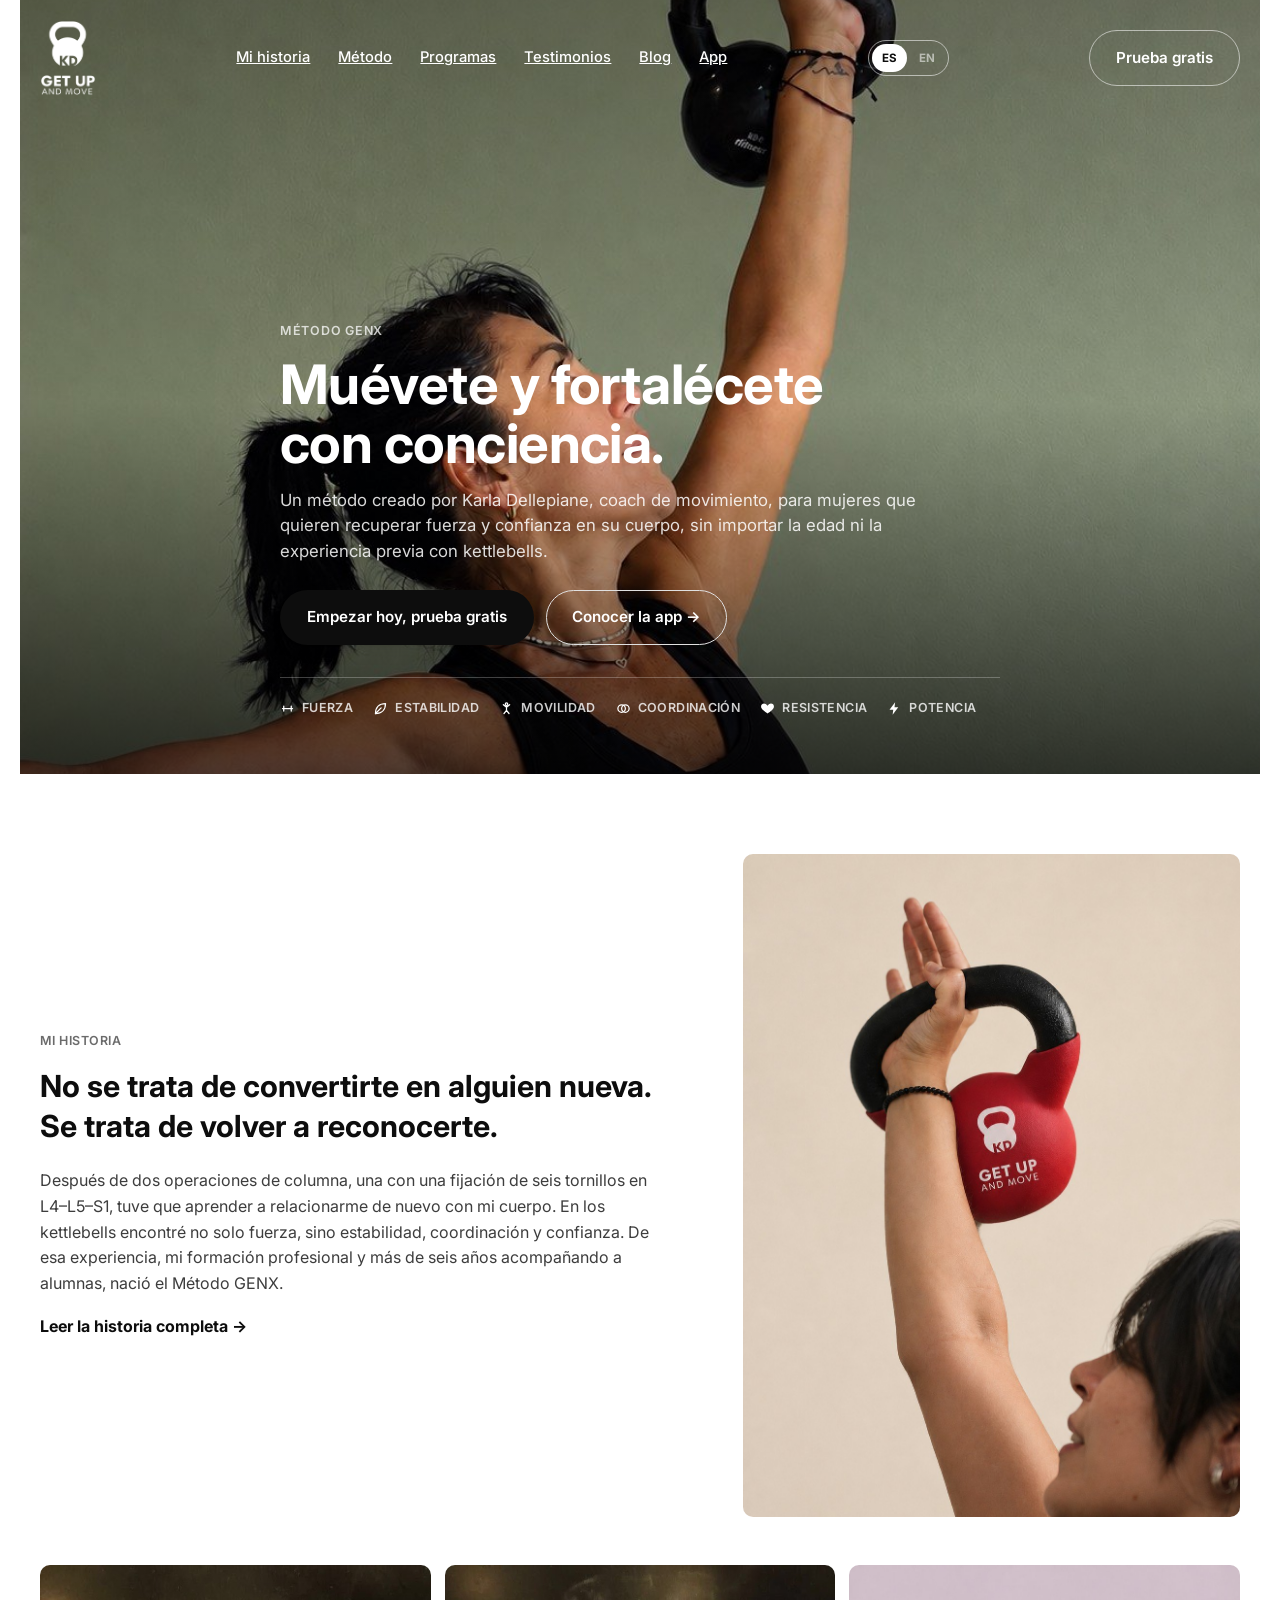
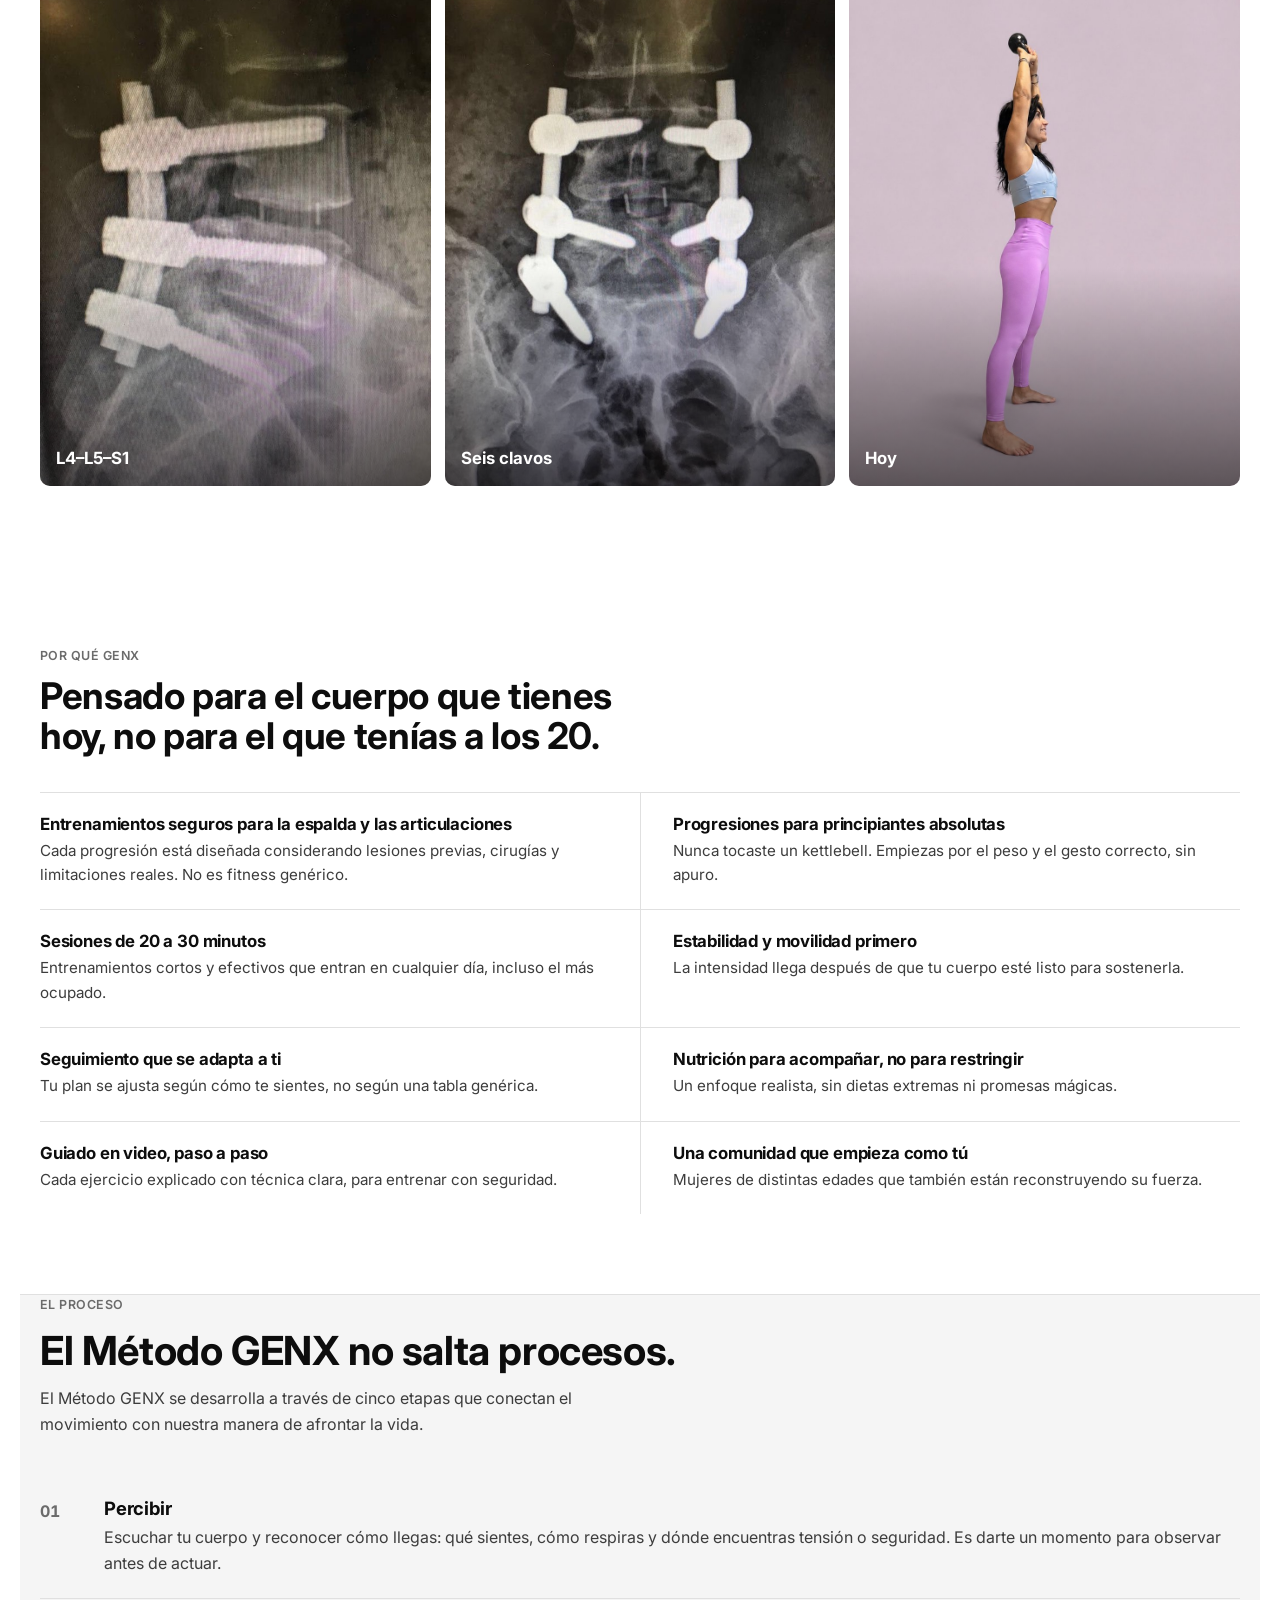
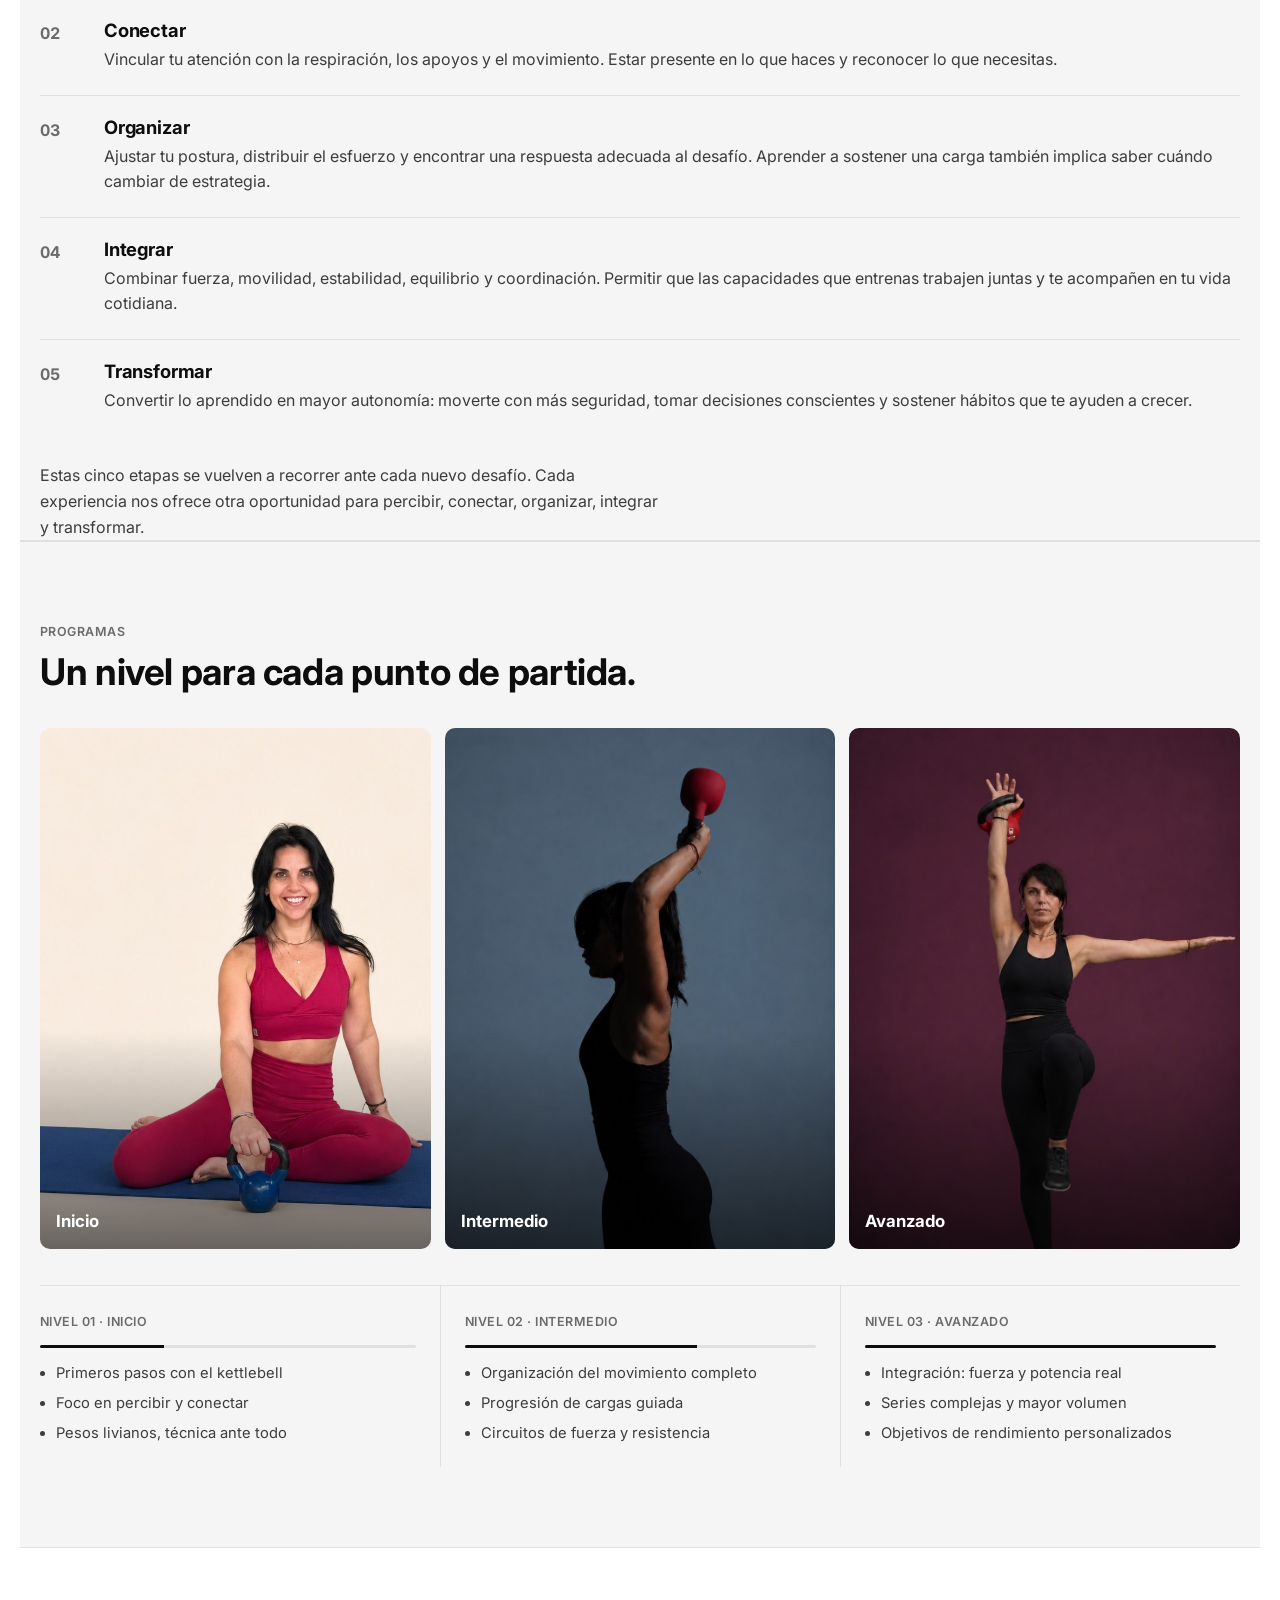
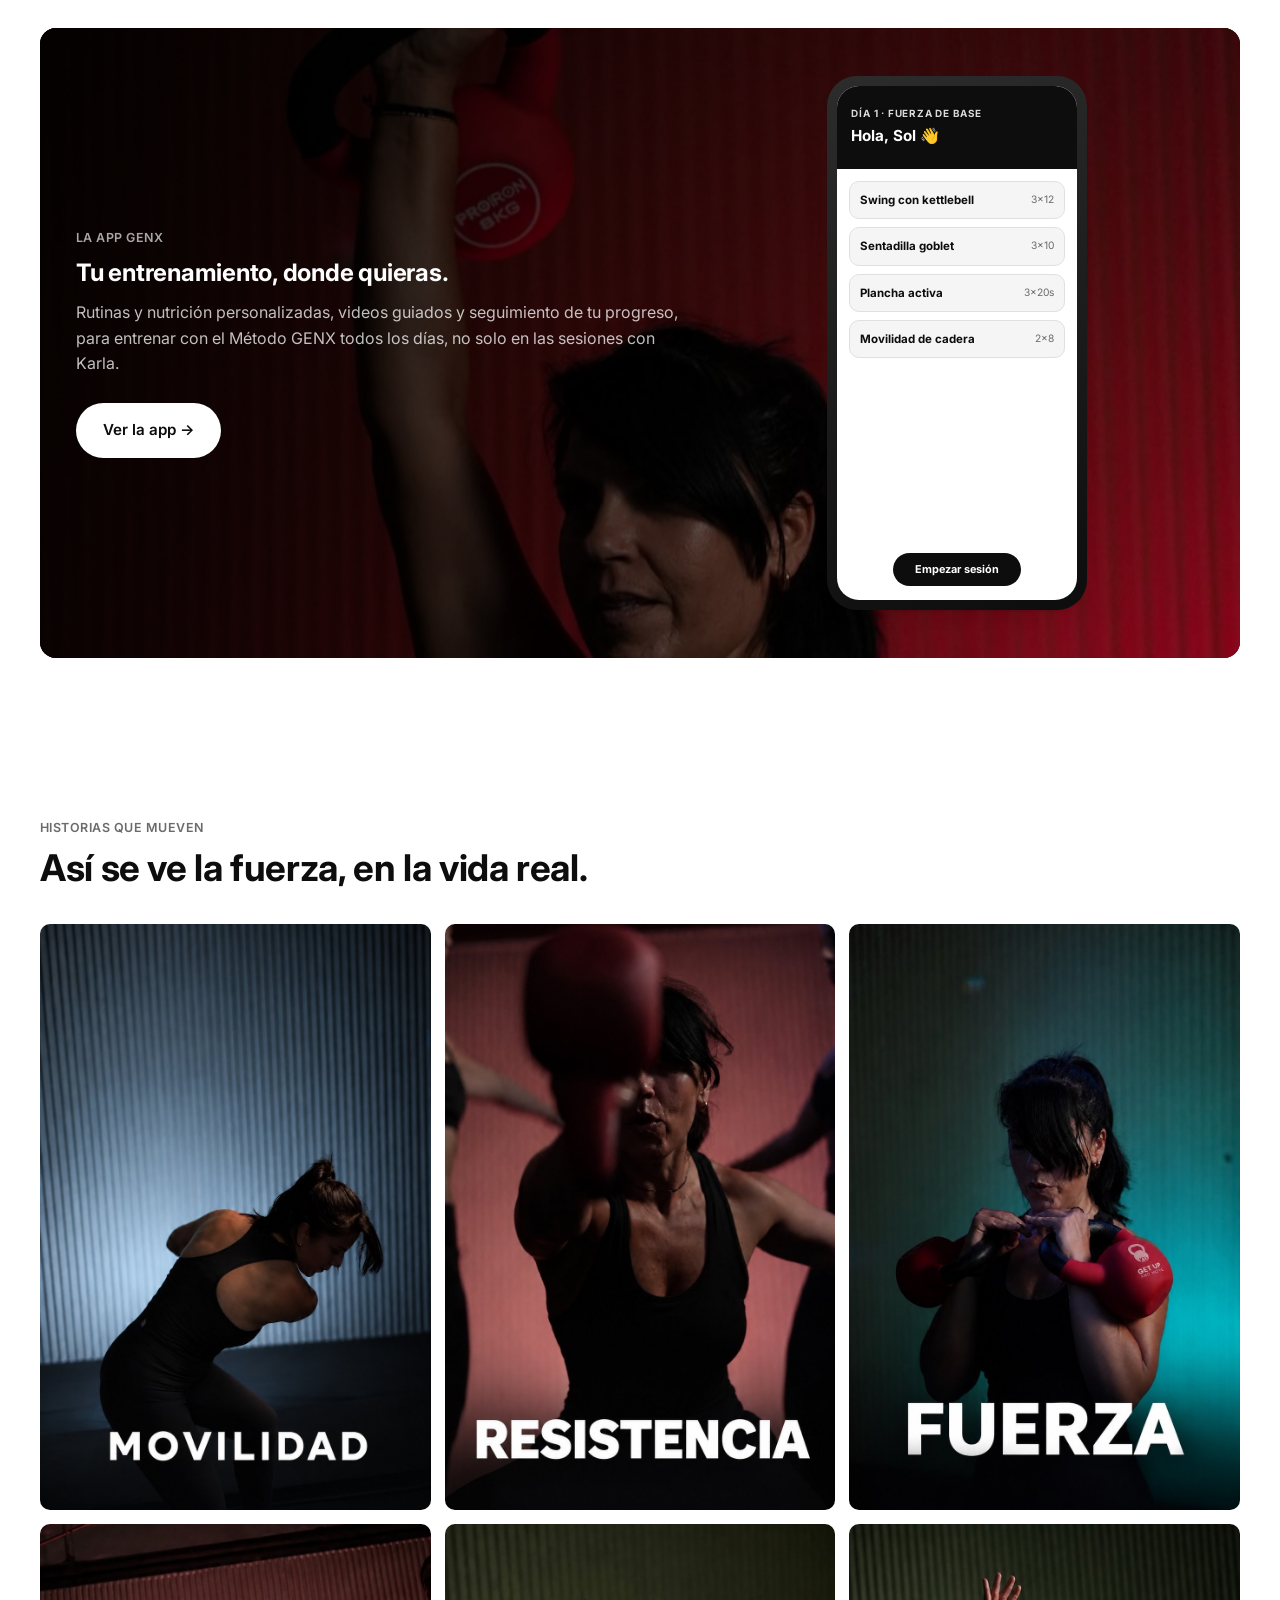
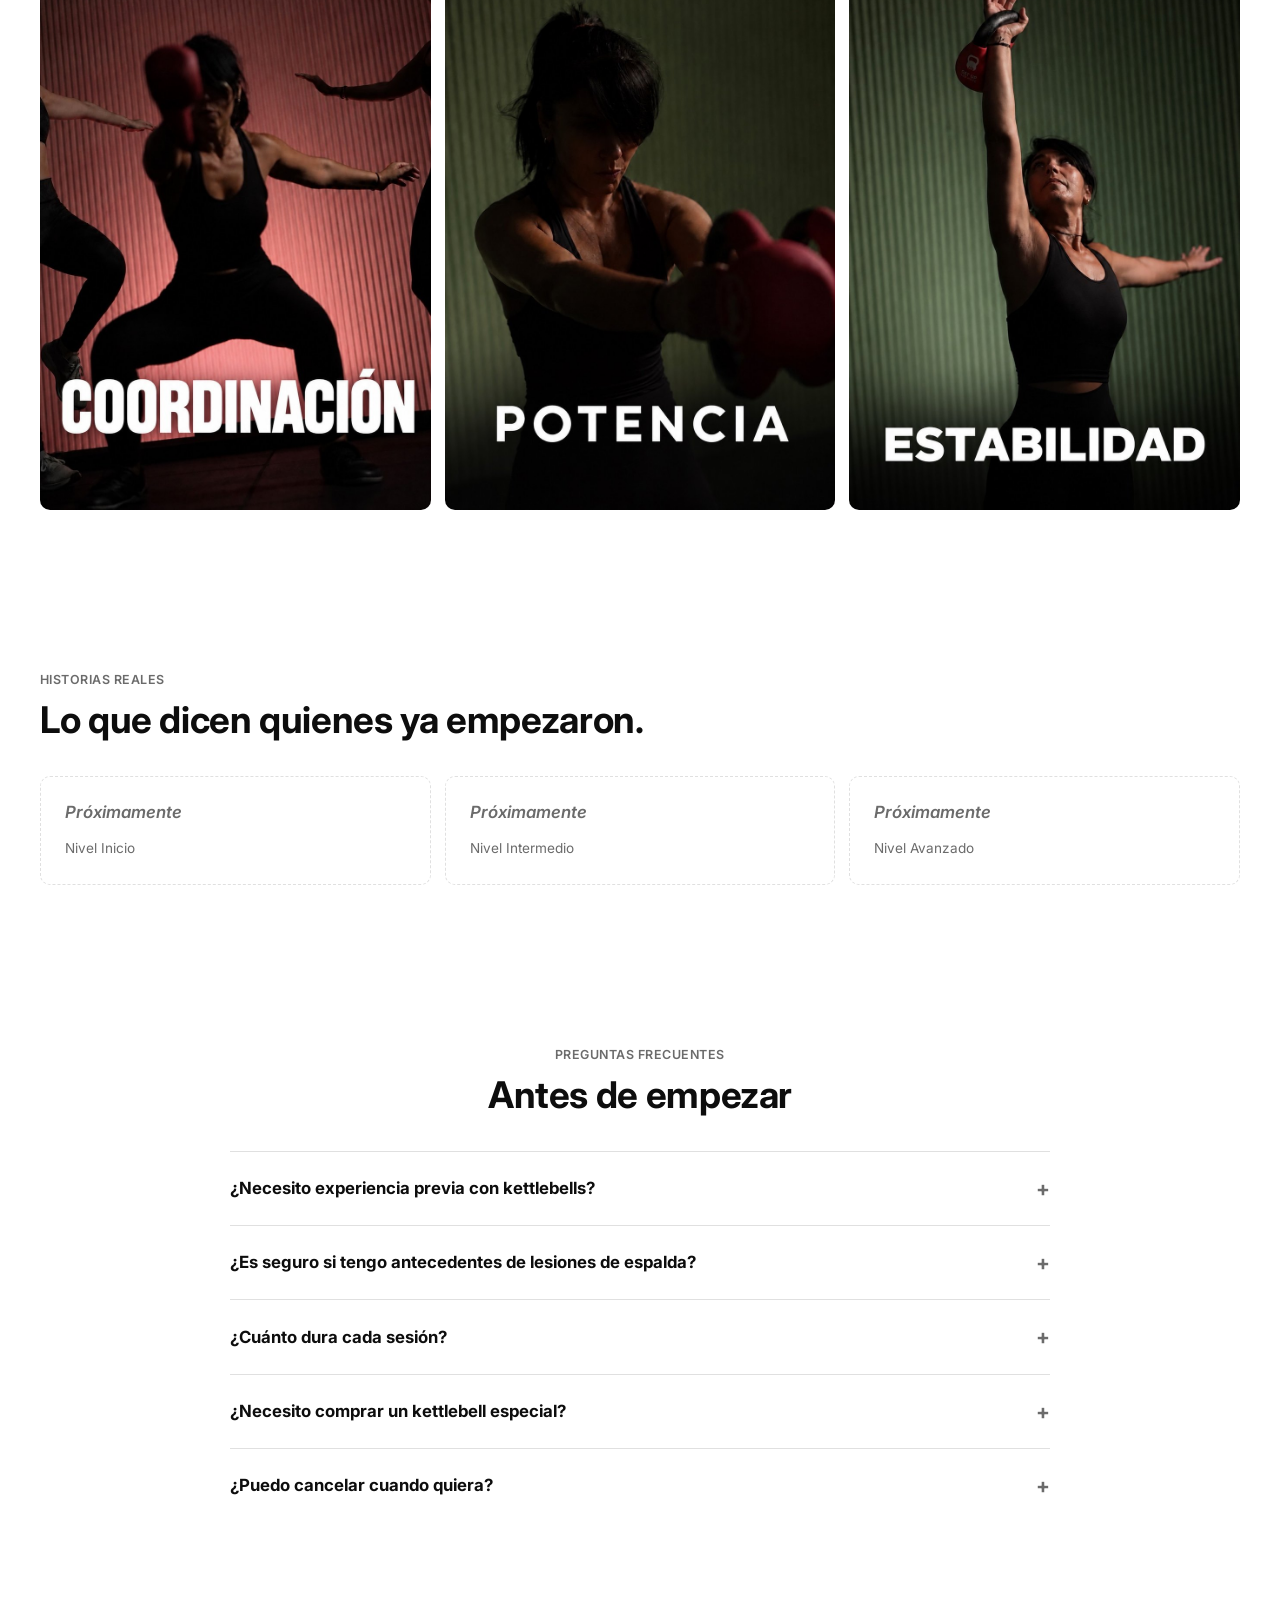
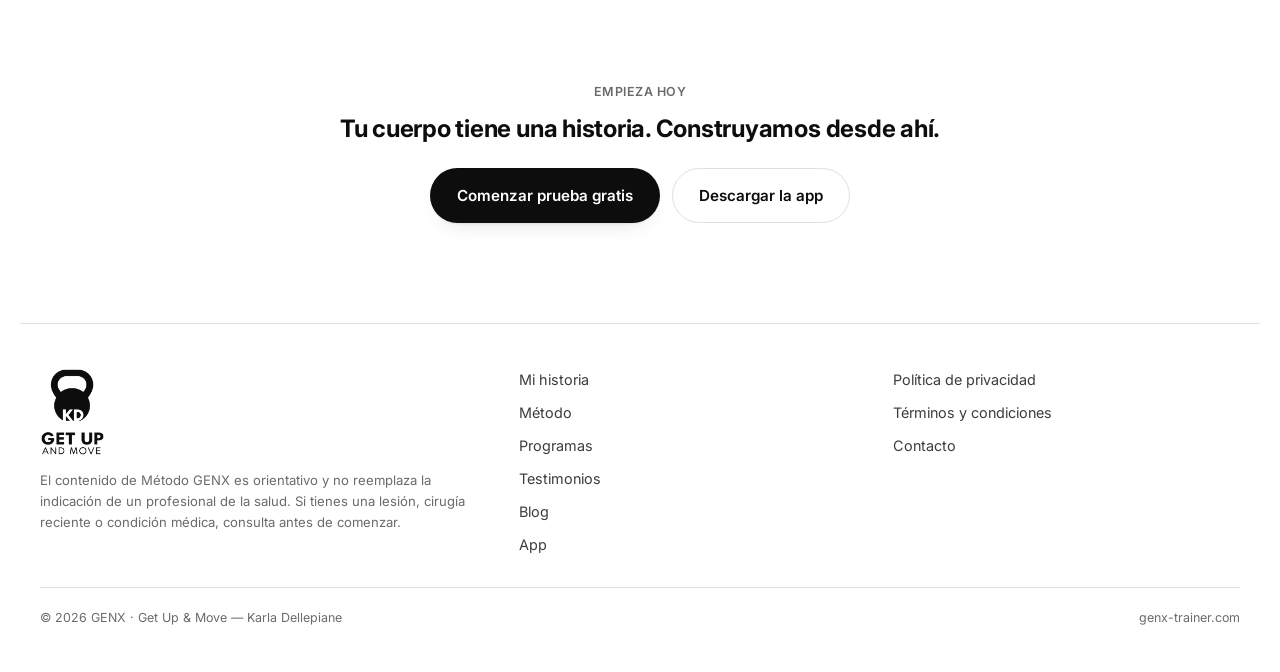
==== index.html @ 12da4c3a "Titulo de la radiografia: Seis clavos Co-Authored-By: Claude Sonnet 5.5 <noreply@anthropic.com>" ====
<!doctype html>
<html lang="es" translate="no">
<head>
<meta charset="UTF-8">
<meta name="google" content="notranslate">
<title data-i18n="meta.title_index">GENX Trainer</title>
<meta name="viewport" content="width=device-width, initial-scale=1, viewport-fit=cover">
<meta name="description" content="Método GENX de Karla Dellepiane: fuerza, estabilidad y confianza con kettlebells, pensado para mujeres que empiezan desde cero. Web y app de entrenamiento en español." data-i18n-content="meta.description_index">
<link rel="preconnect" href="https://fonts.googleapis.com">
<link rel="preconnect" href="https://fonts.gstatic.com" crossorigin>
<link href="https://fonts.googleapis.com/css2?family=Inter:wght@400;500;600;700;800&display=swap" rel="stylesheet">
<link rel="icon" href="favicon.ico" sizes="any">
<link rel="icon" type="image/png" sizes="32x32" href="img/favicon-32.png">
<link rel="apple-touch-icon" href="img/apple-touch-icon.png">
<link rel="stylesheet" href="styles.css">
</head>
<body>
<a class="skip-link" href="#main" data-i18n="skip.link">Saltar al contenido</a>

<header class="site">
  <div class="wrap nav-row on-photo">
    <a class="wordmark" href="#main">
      <img class="logo-img logo-header" src="img/logo-white.png" alt="Get Up and Move, logo de Karla Dellepiane" width="471" height="640">
    </a>
    <nav class="links" aria-label="Principal">
      <a href="#historia" data-i18n="nav.historia">Mi historia</a>
      <a href="#metodo" data-i18n="nav.metodo">Método</a>
      <a href="#programas" data-i18n="nav.programas">Programas</a>
      <a href="#testimonios" data-i18n="nav.testimonios">Testimonios</a>
      <a href="blog.html" data-i18n="nav.blog">Blog</a>
      <a href="app.html" data-i18n="nav.app">App</a>
    </nav>
    <div class="lang-toggle" role="group" aria-label="Idioma / Language">
      <button type="button" data-lang="es" aria-pressed="true">ES</button>
      <button type="button" data-lang="en" aria-pressed="false">EN</button>
    </div>
    <a class="btn btn-secondary on-photo" href="#empezar" data-i18n="nav.cta_free">Prueba gratis</a>
  </div>
</header>

<main id="main">

  <!-- HERO -->
  <section class="hero">
    <img src="img/hero-karla.jpg" alt="Karla Dellepiane presionando un kettlebell sobre su cabeza, con remera Get Up and Move" data-i18n-alt="hero.alt">
    <div class="wrap hero-inner">
      <p class="eyebrow-ruled" data-i18n="hero.eyebrow">MÉTODO GENX</p>
      <h1 data-i18n="hero.h1">Muévete y fortalécete con conciencia.</h1>
      <p class="lede measure" data-i18n="hero.lede">Un método creado por Karla Dellepiane, coach de movimiento, para mujeres que quieren recuperar fuerza y confianza en su cuerpo, sin importar la edad ni la experiencia previa con kettlebells.</p>
      <div class="hero-ctas">
        <a class="btn btn-primary" href="#empezar" data-i18n="hero.cta1">Empezar hoy, prueba gratis</a>
        <a class="btn btn-secondary on-photo" href="app.html" data-i18n="hero.cta2">Conocer la app →</a>
      </div>
      <div class="capacities">
        <div class="capacity"><svg class="ic" viewBox="0 0 24 24" fill="none" stroke="currentColor" stroke-width="2" stroke-linecap="round" aria-hidden="true"><line x1="4" y1="12" x2="20" y2="12"></line><line x1="6" y1="8" x2="6" y2="16"></line><line x1="18" y1="8" x2="18" y2="16"></line></svg><span data-i18n="cap.fuerza">Fuerza</span></div>
        <div class="capacity"><svg class="ic" viewBox="0 0 24 24" fill="none" stroke="currentColor" stroke-width="2" stroke-linecap="round" stroke-linejoin="round" aria-hidden="true"><path d="M4 20C4 10 10 4 20 4c0 10-6 16-16 16Z"></path><path d="M4 20 13 11"></path></svg><span data-i18n="cap.estabilidad">Estabilidad</span></div>
        <div class="capacity"><svg class="ic" viewBox="0 0 24 24" fill="none" stroke="currentColor" stroke-width="2" stroke-linecap="round" aria-hidden="true"><circle cx="12" cy="5" r="2"></circle><path d="M12 8v7M12 10l-5-4M12 10l5-4M12 15l-4 5M12 15l4 5"></path></svg><span data-i18n="cap.movilidad">Movilidad</span></div>
        <div class="capacity"><svg class="ic" viewBox="0 0 24 24" fill="none" stroke="currentColor" stroke-width="2" aria-hidden="true"><circle cx="9" cy="12" r="6"></circle><circle cx="15" cy="12" r="6"></circle></svg><span data-i18n="cap.coordinacion">Coordinación</span></div>
        <div class="capacity"><svg class="ic" viewBox="0 0 24 24" fill="currentColor" aria-hidden="true"><path d="M12 20s-7-4.35-9.5-8.5C.5 8 2.5 4 6.5 4c2 0 3.5 1.2 5.5 3.5C14 5.2 15.5 4 17.5 4c4 0 6 4 4 7.5C19 15.65 12 20 12 20Z"></path></svg><span data-i18n="cap.resistencia">Resistencia</span></div>
        <div class="capacity"><svg class="ic" viewBox="0 0 24 24" fill="currentColor" aria-hidden="true"><path d="M13 2 4 14h6l-1 8 9-12h-6z"></path></svg><span data-i18n="cap.potencia">Potencia</span></div>
      </div>
    </div>
  </section>

  <!-- HISTORIA -->
  <section class="section" id="historia">
    <div class="wrap split">
      <div>
        <p class="eyebrow" data-i18n="historia.eyebrow">Mi historia</p>
        <p class="pull" style="margin-top:16px;" data-i18n="historia.pull">No se trata de convertirte en alguien nueva. Se trata de volver a reconocerte.</p>
        <p class="measure" style="margin-top:22px; color:var(--gray-700);" data-i18n="historia.p1">Después de dos operaciones de columna, una con una fijación de seis tornillos en L4–L5–S1, tuve que aprender a relacionarme de nuevo con mi cuerpo. En los kettlebells encontré no solo fuerza, sino estabilidad, coordinación y confianza. De esa experiencia, mi formación profesional y más de seis años acompañando a alumnas, nació el Método GENX.</p>

        <details class="bio-toggle">
          <summary data-i18n="historia.toggle">Leer la historia completa</summary>
          <div class="bio-full">
            <p data-i18n="historia.bio1">Soy Karla Dellepiane, coach de movimiento especializada en kettlebells (pesas rusas), entrenamiento funcional, neurofísica aplicada al movimiento y nutrición deportiva.</p>
            <p data-i18n="historia.bio2">Mi camino como entrenadora no comenzó únicamente con el deseo de hacer ejercicio. Comenzó con mi propia necesidad de recuperar la confianza en mi cuerpo. Después de atravesar dos operaciones de columna, quedaron algunas consecuencias en mi lado izquierdo: sentía el pie acartonado y me costaba conectar y estabilizar esa pierna y esa cadera. Mi cuerpo había cambiado y yo necesitaba aprender a relacionarme con él de una manera diferente.</p>
            <p data-i18n="historia.bio3">En ese proceso aparecieron los kettlebells. Entrenar con ellos no solo me ayudó a desarrollar fuerza: también me permitió trabajar mi estabilidad, coordinación, atención y confianza. Aprendí a percibir mejor mi cuerpo, comprender sus señales y organizar cada movimiento antes de exigirle más.</p>
            <p data-i18n="historia.bio4">Lo que comenzó como parte de mi propio proceso se convirtió en una vocación. Me especialicé durante más de seis años en entrenamiento con kettlebells y complementé mi formación con entrenamiento funcional, TRX, mace y mazo, nutrición deportiva y neurofísica aplicada al movimiento. De esa experiencia nació el Método GENX, creado por mí bajo la identidad de Get Up &amp; Move.</p>
            <p data-i18n="historia.bio5">GENX reconoce que cada cuerpo tiene una historia. Por eso no saltamos procesos ni confundimos rapidez con progreso. Primero aprendemos a percibir, después a conectar y organizar; desde allí podemos integrar y transformar.</p>
            <p data-i18n-html="historia.signature"><strong>Karla Dellepiane</strong><br>Creadora del Método GENX / Get Up &amp; Move<br>Muévete y fortalécete con conciencia.</p>
          </div>
        </details>
      </div>
      <div class="mission-photo" style="aspect-ratio:3/4;">
        <img src="img/historia-karla.jpg" style="object-position:center 70%;" alt="Karla Dellepiane sosteniendo un kettlebell Get Up and Move sobre su cabeza" data-i18n-alt="historia.alt_portrait">
      </div>
    </div>

    <div class="wrap" style="margin-top:48px;">
      <div class="photo-grid cols-3">
        <figure class="photo-card"><img src="img/xray-lateral.jpg" alt="Radiografía lateral de la columna de Karla con la fijación de tornillos" data-i18n-alt="historia.alt_xray_lat"><figcaption>L4–L5–S1</figcaption></figure>
        <figure class="photo-card"><img src="img/xray-frontal.jpg" alt="Radiografía frontal de la columna de Karla con la fijación de tornillos" data-i18n-alt="historia.alt_xray_front"><figcaption data-i18n="caption.tornillos">Seis clavos</figcaption></figure>
        <figure class="photo-card"><img src="img/hoy.jpg" alt="Karla Dellepiane de pie con un kettlebell sobre la cabeza hoy" data-i18n-alt="historia.alt_hoy"><figcaption data-i18n="caption.hoy">Hoy</figcaption></figure>
      </div>
    </div>
  </section>

  <!-- BENEFICIOS -->
  <section class="section" id="beneficios">
    <div class="wrap">
      <div class="section-head">
        <p class="eyebrow" data-i18n="beneficios.eyebrow">Por qué GENX</p>
        <h2 data-i18n="beneficios.h2">Pensado para el cuerpo que tienes hoy, no para el que tenías a los 20.</h2>
      </div>
      <div class="benefits">
        <div class="benefit"><h4 data-i18n="benefit1.h">Entrenamientos seguros para la espalda y las articulaciones</h4><p data-i18n="benefit1.p">Cada progresión está diseñada considerando lesiones previas, cirugías y limitaciones reales. No es fitness genérico.</p></div>
        <div class="benefit"><h4 data-i18n="benefit2.h">Progresiones para principiantes absolutas</h4><p data-i18n="benefit2.p">Nunca tocaste un kettlebell. Empiezas por el peso y el gesto correcto, sin apuro.</p></div>
        <div class="benefit"><h4 data-i18n="benefit3.h">Sesiones de 20 a 30 minutos</h4><p data-i18n="benefit3.p">Entrenamientos cortos y efectivos que entran en cualquier día, incluso el más ocupado.</p></div>
        <div class="benefit"><h4 data-i18n="benefit4.h">Estabilidad y movilidad primero</h4><p data-i18n="benefit4.p">La intensidad llega después de que tu cuerpo esté listo para sostenerla.</p></div>
        <div class="benefit"><h4 data-i18n="benefit5.h">Seguimiento que se adapta a ti</h4><p data-i18n="benefit5.p">Tu plan se ajusta según cómo te sientes, no según una tabla genérica.</p></div>
        <div class="benefit"><h4 data-i18n="benefit6.h">Nutrición para acompañar, no para restringir</h4><p data-i18n="benefit6.p">Un enfoque realista, sin dietas extremas ni promesas mágicas.</p></div>
        <div class="benefit"><h4 data-i18n="benefit7.h">Guiado en video, paso a paso</h4><p data-i18n="benefit7.p">Cada ejercicio explicado con técnica clara, para entrenar con seguridad.</p></div>
        <div class="benefit"><h4 data-i18n="benefit8.h">Una comunidad que empieza como tú</h4><p data-i18n="benefit8.p">Mujeres de distintas edades que también están reconstruyendo su fuerza.</p></div>
      </div>
    </div>
  </section>

  <!-- MÉTODO -->
  <section class="method" id="metodo">
    <div class="wrap">
      <div class="method-head">
        <p class="eyebrow" data-i18n="metodo.eyebrow">El proceso</p>
        <h2 style="font-size:clamp(1.8rem,3.6vw,2.5rem); margin-top:14px;" data-i18n="metodo.h2">El Método GENX no salta procesos.</h2>
        <p class="measure" style="margin-top:14px; color:var(--gray-700);" data-i18n="metodo.lede">El Método GENX se desarrolla a través de cinco etapas que conectan el movimiento con nuestra manera de afrontar la vida.</p>
      </div>
      <ul class="step-list">
        <li class="step-list-item">
          <span class="step-num">01</span>
          <div><h3 data-i18n="step1.h">Percibir</h3><p data-i18n="step1.p">Escuchar tu cuerpo y reconocer cómo llegas: qué sientes, cómo respiras y dónde encuentras tensión o seguridad. Es darte un momento para observar antes de actuar.</p></div>
        </li>
        <li class="step-list-item">
          <span class="step-num">02</span>
          <div><h3 data-i18n="step2.h">Conectar</h3><p data-i18n="step2.p">Vincular tu atención con la respiración, los apoyos y el movimiento. Estar presente en lo que haces y reconocer lo que necesitas.</p></div>
        </li>
        <li class="step-list-item">
          <span class="step-num">03</span>
          <div><h3 data-i18n="step3.h">Organizar</h3><p data-i18n="step3.p">Ajustar tu postura, distribuir el esfuerzo y encontrar una respuesta adecuada al desafío. Aprender a sostener una carga también implica saber cuándo cambiar de estrategia.</p></div>
        </li>
        <li class="step-list-item">
          <span class="step-num">04</span>
          <div><h3 data-i18n="step4.h">Integrar</h3><p data-i18n="step4.p">Combinar fuerza, movilidad, estabilidad, equilibrio y coordinación. Permitir que las capacidades que entrenas trabajen juntas y te acompañen en tu vida cotidiana.</p></div>
        </li>
        <li class="step-list-item">
          <span class="step-num">05</span>
          <div><h3 data-i18n="step5.h">Transformar</h3><p data-i18n="step5.p">Convertir lo aprendido en mayor autonomía: moverte con más seguridad, tomar decisiones conscientes y sostener hábitos que te ayuden a crecer.</p></div>
        </li>
      </ul>
      <p class="measure" style="margin-top:28px; color:var(--gray-700);" data-i18n="metodo.note">Estas cinco etapas se vuelven a recorrer ante cada nuevo desafío. Cada experiencia nos ofrece otra oportunidad para percibir, conectar, organizar, integrar y transformar.</p>
    </div>
  </section>

  <!-- PROGRAMAS -->
  <section class="section" id="programas" style="background:var(--gray-50); border-block:1px solid var(--gray-200);">
    <div class="wrap">
      <div class="section-head">
        <p class="eyebrow" data-i18n="programas.eyebrow">Programas</p>
        <h2 data-i18n="programas.h2">Un nivel para cada punto de partida.</h2>
      </div>
      <div class="photo-grid cols-3">
        <figure class="photo-card photo-card-inicio"><img src="img/nivel1.jpg" alt="Nivel Inicio del Método GENX" data-i18n-alt="programas.alt_inicio"><figcaption data-i18n="caption.inicio">Inicio</figcaption></figure>
        <figure class="photo-card photo-card-intermedio"><img src="img/nivel2.jpg" alt="Nivel Intermedio del Método GENX" data-i18n-alt="programas.alt_intermedio"><figcaption data-i18n="caption.intermedio">Intermedio</figcaption></figure>
        <figure class="photo-card photo-card-avanzado"><img src="img/nivel3.jpg" alt="Nivel Avanzado del Método GENX" data-i18n-alt="programas.alt_avanzado"><figcaption data-i18n="caption.avanzado">Avanzado</figcaption></figure>
      </div>
      <div class="levels">
        <div class="level">
          <span class="eyebrow" data-i18n="level1.eyebrow">Nivel 01 · Inicio</span>
          <div class="bar"><i style="width:33%"></i></div>
          <ul>
            <li data-i18n="level1.li1">Primeros pasos con el kettlebell</li>
            <li data-i18n="level1.li2">Foco en percibir y conectar</li>
            <li data-i18n="level1.li3">Pesos livianos, técnica ante todo</li>
          </ul>
        </div>
        <div class="level">
          <span class="eyebrow" data-i18n="level2.eyebrow">Nivel 02 · Intermedio</span>
          <div class="bar"><i style="width:66%"></i></div>
          <ul>
            <li data-i18n="level2.li1">Organización del movimiento completo</li>
            <li data-i18n="level2.li2">Progresión de cargas guiada</li>
            <li data-i18n="level2.li3">Circuitos de fuerza y resistencia</li>
          </ul>
        </div>
        <div class="level">
          <span class="eyebrow" data-i18n="level3.eyebrow">Nivel 03 · Avanzado</span>
          <div class="bar"><i style="width:100%"></i></div>
          <ul>
            <li data-i18n="level3.li1">Integración: fuerza y potencia real</li>
            <li data-i18n="level3.li2">Series complejas y mayor volumen</li>
            <li data-i18n="level3.li3">Objetivos de rendimiento personalizados</li>
          </ul>
        </div>
      </div>
    </div>
  </section>

  <!-- APP TEASER -->
  <section class="section">
    <div class="wrap">
      <div class="dark-block teaser-photo">
        <img class="teaser-bg" src="img/accion-karla.jpg" alt="">
        <div class="dark-grid">
          <div>
            <p class="eyebrow" style="color:rgba(255,255,255,.65);" data-i18n="appteaser.eyebrow">La app GENX</p>
            <h2 style="margin-top:12px;" data-i18n="appteaser.h2">Tu entrenamiento, donde quieras.</h2>
            <p class="lede measure" style="margin-top:14px;" data-i18n="appteaser.p">Rutinas y nutrición personalizadas, videos guiados y seguimiento de tu progreso, para entrenar con el Método GENX todos los días, no solo en las sesiones con Karla.</p>
            <a class="btn btn-on-dark" href="app.html" style="margin-top:26px;" data-i18n="appteaser.cta">Ver la app →</a>
          </div>
          <div class="phone" aria-hidden="true">
            <div class="screen">
              <header><span class="day" data-i18n="phone.day1">Día 1 · Fuerza de base</span><br><span data-i18n="phone.hello">Hola, Sol 👋</span></header>
              <div class="rows">
                <div class="row"><b data-i18n="phone.row1">Swing con kettlebell</b><span>3×12</span></div>
                <div class="row"><b data-i18n="phone.row2">Sentadilla goblet</b><span>3×10</span></div>
                <div class="row"><b data-i18n="phone.row3">Plancha activa</b><span>3×20s</span></div>
                <div class="row"><b data-i18n="phone.row4">Movilidad de cadera</b><span>2×8</span></div>
              </div>
              <span class="fab" data-i18n="phone.start">Empezar sesión</span>
            </div>
          </div>
        </div>
      </div>
    </div>
  </section>

  <!-- HISTORIAS QUE MUEVEN -->
  <section class="section" id="historias">
    <div class="wrap">
      <div class="section-head">
        <p class="eyebrow" data-i18n="historias.eyebrow">Historias que mueven</p>
        <h2 data-i18n="historias.h2">Así se ve la fuerza, en la vida real.</h2>
      </div>
      <div class="photo-grid cols-pilares">
        <figure class="photo-card photo-card-pilar"><img src="img/pilar-movilidad.jpg" data-src-es="img/pilar-movilidad.jpg" data-src-en="img/pilar-movilidad-en.jpg" alt="Karla Dellepiane en movimiento, inclinada hacia adelante con la espalda al frente" data-i18n-alt="historias.alt_movilidad" loading="lazy" width="900" height="1347"></figure>
        <figure class="photo-card photo-card-pilar"><img src="img/pilar-resistencia.jpg" data-src-es="img/pilar-resistencia.jpg" data-src-en="img/pilar-resistencia-en.jpg" alt="Karla Dellepiane sosteniendo un kettlebell hacia la cámara, con gesto de esfuerzo" data-i18n-alt="historias.alt_resistencia" loading="lazy" width="900" height="1347"></figure>
        <figure class="photo-card photo-card-pilar"><img src="img/pilar-fuerza.jpg" data-src-es="img/pilar-fuerza.jpg" data-src-en="img/pilar-fuerza-en.jpg" alt="Karla Dellepiane sosteniendo dos kettlebells cruzadas al pecho" data-i18n-alt="historias.alt_fuerza" loading="lazy" width="900" height="1347"></figure>
        <figure class="photo-card photo-card-pilar"><img src="img/pilar-coordinacion.jpg" data-src-es="img/pilar-coordinacion.jpg" data-src-en="img/pilar-coordinacion-en.jpg" alt="Karla Dellepiane en sentadilla amplia con un kettlebell, durante una clase grupal" data-i18n-alt="historias.alt_coordinacion" loading="lazy" width="900" height="1347"></figure>
        <figure class="photo-card photo-card-pilar"><img src="img/pilar-potencia.jpg" data-src-es="img/pilar-potencia.jpg" data-src-en="img/pilar-potencia-en.jpg" alt="Karla Dellepiane extendiendo un kettlebell hacia adelante con el brazo estirado" data-i18n-alt="historias.alt_potencia" loading="lazy" width="900" height="1347"></figure>
        <figure class="photo-card photo-card-pilar"><img src="img/pilar-estabilidad.jpg" data-src-es="img/pilar-estabilidad.jpg" data-src-en="img/pilar-estabilidad-en.jpg" alt="Karla Dellepiane con un kettlebell sobre la cabeza y el otro brazo abierto" data-i18n-alt="historias.alt_estabilidad" loading="lazy" width="900" height="1347"></figure>
      </div>
    </div>
  </section>

  <!-- TESTIMONIOS -->
  <section class="section" id="testimonios">
    <div class="wrap">
      <div class="section-head">
        <p class="eyebrow" data-i18n="testimonios.eyebrow">Historias reales</p>
        <h2 data-i18n="testimonios.h2">Lo que dicen quienes ya empezaron.</h2>
      </div>
      <div class="testis">
        <div class="testi testi-placeholder">
          <p class="quote" data-i18n="testi.soon">Próximamente</p>
          <p class="who" data-i18n="testi.who1">Nivel Inicio</p>
        </div>
        <div class="testi testi-placeholder">
          <p class="quote" data-i18n="testi.soon">Próximamente</p>
          <p class="who" data-i18n="testi.who2">Nivel Intermedio</p>
        </div>
        <div class="testi testi-placeholder">
          <p class="quote" data-i18n="testi.soon">Próximamente</p>
          <p class="who" data-i18n="testi.who3">Nivel Avanzado</p>
        </div>
      </div>
    </div>
  </section>

  <!-- FAQ -->
  <section class="section" id="faq">
    <div class="wrap" style="max-width:820px; margin-inline:auto;">
      <div class="section-head center">
        <p class="eyebrow" data-i18n="faq.eyebrow">Preguntas frecuentes</p>
        <h2 data-i18n="faq.h2">Antes de empezar</h2>
      </div>
      <details class="faq-item"><summary data-i18n="faq1.q">¿Necesito experiencia previa con kettlebells?</summary><p data-i18n="faq1.a">No. El nivel Inicio está pensado para quien nunca entrenó con pesas rusas. Empiezas por la técnica y el peso adecuado para ti.</p></details>
      <details class="faq-item"><summary data-i18n="faq2.q">¿Es seguro si tengo antecedentes de lesiones de espalda?</summary><p data-i18n="faq2.a">El método nació de una recuperación real y prioriza la seguridad articular en cada progresión. Aun así, no reemplaza la indicación de tu médico o kinesiólogo: consulta antes de empezar si tienes una condición activa.</p></details>
      <details class="faq-item"><summary data-i18n="faq3.q">¿Cuánto dura cada sesión?</summary><p data-i18n="faq3.a">Entre 20 y 30 minutos, pensadas para sostenerse en el tiempo sin ocupar toda tu agenda.</p></details>
      <details class="faq-item"><summary data-i18n="faq4.q">¿Necesito comprar un kettlebell especial?</summary><p data-i18n="faq4.a">Alcanza con un kettlebell del peso indicado según tu nivel; en la app te decimos exactamente cuál conseguir antes de empezar.</p></details>
      <details class="faq-item"><summary data-i18n="faq5.q">¿Puedo cancelar cuando quiera?</summary><p data-i18n="faq5.a">Sí, la suscripción se cancela cuando quieras desde tu cuenta, sin permanencia mínima.</p></details>
    </div>
  </section>

  <!-- CTA FINAL -->
  <section class="section" id="empezar">
    <div class="wrap center" style="max-width:640px;">
      <p class="eyebrow" data-i18n="final.eyebrow">Empieza hoy</p>
      <h2 style="margin-top:14px;" data-i18n="final.h2">Tu cuerpo tiene una historia. Construyamos desde ahí.</h2>
      <div class="hero-ctas" style="justify-content:center; margin-top:26px;">
        <a class="btn btn-primary" href="#" data-i18n="final.cta1">Comenzar prueba gratis</a>
        <a class="btn btn-secondary" href="app.html" data-i18n="final.cta2">Descargar la app</a>
      </div>
    </div>
  </section>

</main>

<footer class="site">
  <div class="wrap foot-grid">
    <div>
      <a class="wordmark" href="#main">
        <img class="logo-img" src="img/logo.png" alt="Get Up and Move, logo de Karla Dellepiane" width="471" height="640">
      </a>
      <p class="disclaimer" data-i18n="footer.disclaimer_index">El contenido de Método GENX es orientativo y no reemplaza la indicación de un profesional de la salud. Si tienes una lesión, cirugía reciente o condición médica, consulta antes de comenzar.</p>
    </div>
    <nav aria-label="Sitio">
      <a href="#historia" data-i18n="nav.historia">Mi historia</a>
      <a href="#metodo" data-i18n="nav.metodo">Método</a>
      <a href="#programas" data-i18n="nav.programas">Programas</a>
      <a href="#testimonios" data-i18n="nav.testimonios">Testimonios</a>
      <a href="blog.html" data-i18n="nav.blog">Blog</a>
      <a href="app.html" data-i18n="nav.app">App</a>
    </nav>
    <nav aria-label="Legal">
      <a href="#" data-i18n="footer.privacy">Política de privacidad</a>
      <a href="#" data-i18n="footer.terms">Términos y condiciones</a>
      <a href="#" data-i18n="footer.contact">Contacto</a>
    </nav>
  </div>
  <div class="wrap foot-legal">
    <span>© 2026 GENX · Get Up &amp; Move — Karla Dellepiane</span>
    <span>genx-trainer.com</span>
  </div>
</footer>

<script src="i18n.js" defer></script>
</body>
</html>
---- styles.css ----
/* ============================================================
   GET UP & MOVE / Método GENX — sistema de diseño
   Dirección "On": blanco / negro / gris puro, sin acento de
   color — todo el color lo aportan las fotos reales de Karla.
   Muy fotográfico: hero a sangre, grillas de fotos con caption,
   tipografía bold simple (Inter), botones en píldora.
   ============================================================ */

:root{
  color-scheme: light;

  --ink: #0D0D0D;
  --white: #FFFFFF;
  --gray-50: #F5F5F5;
  --gray-100: #EDEDED;
  --gray-200: #E0E0E0;
  --gray-500: #6B6B6B;
  --gray-700: #3D3D3D;

  --logo-ink: #0D0D0D;
  --logo-chalk: #FFFFFF;
  --chalk: #FFFFFF;

  --radius-s: 4px;
  --radius-m: 10px;
  --radius-l: 16px;
  --radius-pill: 999px;

  --max-w: 1200px;
  --measure: 62ch;

  --shadow-soft: 0 1px 2px rgba(0,0,0,.06), 0 10px 24px -16px rgba(0,0,0,.25);

  padding-top: env(safe-area-inset-top, 0px);
  padding-bottom: env(safe-area-inset-bottom, 0px);
}

*{ box-sizing: border-box; }
html,body{ margin:0; }

body{
  background: var(--white);
  color: var(--ink);
  font-family: "Inter", ui-sans-serif, system-ui, "Segoe UI", Roboto, sans-serif;
  font-size: 16px;
  line-height: 1.6;
  -webkit-font-smoothing: antialiased;
  padding-inline: max(20px, env(safe-area-inset-left, 0px));
}

img{ max-width:100%; display:block; }
[hidden]{ display:none !important; }

.wrap{ max-width: var(--max-w); margin-inline: auto; }

h1,h2,h3,h4{
  font-family: inherit;
  font-weight: 700;
  letter-spacing: -0.01em;
  line-height: 1.08;
  text-wrap: balance;
  margin: 0;
  color: var(--ink);
}
em, .accent-script{ font-style:normal; font-weight:700; }

p{ margin:0; }
.measure{ max-width: var(--measure); }

a{ color: inherit; }

.eyebrow{
  font-family: inherit;
  font-weight: 600;
  font-size: .78rem;
  letter-spacing: .04em;
  text-transform: uppercase;
  color: var(--gray-500);
}
.eyebrow-ruled{ font-family:inherit; font-weight:600; font-size:.78rem; letter-spacing:.06em; text-transform:uppercase; color:rgba(255,255,255,.75); }

.skip-link{
  position:absolute; left:12px; top:-60px;
  background:var(--ink); color:var(--white);
  padding:10px 16px; border-radius: var(--radius-s);
  transition: top .15s ease;
  z-index: 100;
}
.skip-link:focus{ top:12px; }

:focus-visible{
  outline: 2.5px solid var(--ink);
  outline-offset: 3px;
}

button, .btn{
  font-family: inherit;
  font-weight: 600;
  font-size: .95rem;
  cursor: pointer;
  border: 1.5px solid transparent;
  border-radius: var(--radius-pill);
  padding: .95em 1.7em;
  display: inline-flex;
  align-items: center;
  gap: .5em;
  text-decoration: none;
  transition: transform .15s ease, box-shadow .15s ease, background .15s ease;
}
.btn-primary{ background: var(--ink); color: var(--white); box-shadow: var(--shadow-soft); }
.btn-primary:hover{ transform: translateY(-2px); }
.btn-secondary{ background: transparent; color: var(--ink); border-color: var(--gray-200); }
.btn-secondary:hover{ border-color: var(--ink); }
.btn-on-dark{ background: var(--white); color: var(--ink); }

/* on-photo variants (sit directly over an image, no card behind them) */
.on-photo{ color:#fff; }
.on-photo .btn-secondary{ color:#fff; border-color: rgba(255,255,255,.55); }
.on-photo .btn-secondary:hover{ border-color:#fff; }

/* ---------- header ---------- */
header.site{ position: relative; z-index: 40; }
.nav-row{
  display:flex; align-items:center; justify-content:space-between;
  padding-block: 20px;
}
.nav-row.on-photo{ position:absolute; inset: env(safe-area-inset-top,0px) 0 auto 0; color:#fff; }
.nav-row.on-photo .wordmark, .nav-row.on-photo nav.links a{ color:#fff; }
.wordmark{
  display:flex; align-items:center; gap:10px;
  text-decoration:none;
  color: inherit;
  font-weight:800; letter-spacing:-0.01em; font-size:.95rem;
}
.wordmark .logo-img{ display:block; height:56px; width:auto; flex-shrink:0; }
footer.site .wordmark .logo-img{ height:88px; }
.nav-row .wordmark .logo-img{ height:64px; }
@media (min-width: 760px){ .nav-row .wordmark .logo-img{ height:76px; } }
nav.links{ display:none; gap: 28px; font-weight:500; font-size:.92rem; }
nav.links a:hover{ opacity:.7; }
@media (min-width: 900px){ nav.links{ display:flex; } }

/* ---------- hero (foto a sangre) ---------- */
.hero{ position:relative; min-height:86vh; min-height:86svh; display:flex; align-items:flex-end; overflow:hidden; }
.hero > img{ position:absolute; inset:0; width:100%; height:100%; object-fit:cover; object-position:center 10%; }
.hero::after{ content:""; position:absolute; inset:0; background:linear-gradient(0deg, rgba(0,0,0,.68) 0%, rgba(0,0,0,.05) 48%, rgba(0,0,0,.28) 100%); }
.hero-inner{ position:relative; z-index:1; padding:48px 0 56px; color:#fff; max-width:720px; }
.hero-inner h1{ font-size: clamp(2.1rem, 5.2vw, 3.4rem); line-height:1.1; color:#fff; margin-top:14px; }
.hero-inner .lede{ color:rgba(255,255,255,.85); margin-top:14px; font-size:1.05rem; line-height:1.5; }
.hero-ctas{ display:flex; flex-wrap:wrap; gap:12px; margin-top:26px; }

.capacities{ display:flex; flex-wrap:wrap; gap:16px 20px; margin-top:32px; padding-top:20px; border-top:1px solid rgba(255,255,255,.25); }
.capacity{ display:flex; align-items:center; gap:7px; color:rgba(255,255,255,.8); }
.capacity .ic{ width:15px; height:15px; color:#fff; flex-shrink:0; }
.capacity span{ font-size:.78rem; font-weight:600; text-transform:uppercase; letter-spacing:.03em; }

@media (max-width: 640px){
  .hero{ min-height:100vh; min-height:100svh; }
  .hero-inner{ padding: 24px 0 36px; max-width:100%; }
  .eyebrow-ruled{ font-size:.7rem; }
  .hero-inner h1{ font-size: 1.8rem; line-height:1.15; margin-top:10px; }
  .hero-inner .lede{ font-size:.9rem; line-height:1.45; margin-top:10px; }
  .hero-ctas{ gap:10px; margin-top:18px; }
  .hero-ctas .btn{ padding:.8em 1.3em; font-size:.85rem; }
  .capacities{ gap:8px 14px; margin-top:18px; padding-top:12px; }
  .capacity .ic{ width:12px; height:12px; }
  .capacity span{ font-size:.64rem; }
  .section-head h2{ font-size:1.5rem; }
  .pull{ font-size:1.25rem; }
}

/* ---------- sections ---------- */
.section{ padding-block: 80px; }
.section-tight{ padding-block: 40px; }
.section-head{ max-width: 640px; margin-bottom: 36px; }
.section-head h2{ font-size: clamp(1.7rem, 3.2vw, 2.3rem); margin-top: 10px; }
.section-head p.lede{ color:var(--gray-700); margin-top:10px; }
.center{ text-align:center; margin-inline:auto; }

/* ---------- historia: misión grid ---------- */
.split{ display:grid; gap: 36px; }
@media (min-width: 900px){ .split{ grid-template-columns: 1.3fr 1fr; align-items:center; gap:56px; } }
.pull{ font-size: clamp(1.4rem, 2.8vw, 1.9rem); line-height:1.3; font-weight:700; color:var(--ink); margin:0; }

.mission-grid{ display:grid; gap:14px; grid-template-columns:1fr; margin-top:40px; }
@media (min-width:900px){ .mission-grid{ grid-template-columns: 1.3fr 1fr; } }
.mission-photo{ border-radius: var(--radius-m); overflow:hidden; aspect-ratio:16/11; }
.mission-photo img{ width:100%; height:100%; object-fit:cover; object-position:center 15%; }
.mission-side{ display:flex; flex-direction:column; gap:14px; }
.mission-small-row{ display:grid; grid-template-columns:1fr 1fr; gap:14px; }
.mission-small{ border-radius: var(--radius-m); overflow:hidden; aspect-ratio:4/5; background:#000; }
.mission-small img{ width:100%; height:100%; object-fit:cover; }

.bio-toggle{ margin-top: 18px; }
.bio-toggle summary{ cursor:pointer; font-weight:700; color: var(--ink); list-style:none; }
.bio-toggle summary::-webkit-details-marker{ display:none; }
.bio-toggle summary::after{ content:" →"; }
.bio-toggle[open] summary::after{ content:" ↑"; }
.bio-full{ margin-top:16px; display:flex; flex-direction:column; gap:14px; color: var(--gray-700); }

/* ---------- método: lista simple ---------- */
.method{ background: var(--gray-50); border-block: 1px solid var(--gray-200); }
.method-head{ max-width: 640px; margin-bottom: 40px; }
.step-list{ list-style:none; margin:0; padding:0; display:flex; flex-direction:column; }
.step-list-item{ display:grid; grid-template-columns:44px 1fr; gap:20px; padding-block:22px; border-top:1px solid var(--gray-200); }
.step-list-item:first-child{ border-top:none; }
.step-num{ font-weight:700; color:var(--gray-500); font-variant-numeric:tabular-nums; }
.step-list-item h3{ font-size:1.15rem; margin-bottom:6px; }
.step-list-item p{ color:var(--gray-700); }

/* ---------- photo grid (programas / historias que mueven) ---------- */
.photo-grid{ display:grid; gap:14px; grid-template-columns:1fr; }
@media (min-width:700px){ .photo-grid.cols-3{ grid-template-columns:repeat(3,1fr); } }
@media (min-width:700px){ .photo-grid.cols-4{ grid-template-columns:repeat(2,1fr); } }
@media (min-width:1000px){ .photo-grid.cols-4{ grid-template-columns:repeat(4,1fr); } }
.photo-card{ position:relative; aspect-ratio:3/4; border-radius: var(--radius-m); overflow:hidden; margin:0; }
.photo-card img{ width:100%; height:100%; object-fit:cover; object-position:center; }
.photo-card-inicio img{ object-position:center 8%; }
.photo-card-intermedio img{ object-position:center 20%; }
.photo-card-avanzado img{ object-position:center 60%; }
.photo-card-fuerza img{ object-position:center 25%; }
.photo-card-alegria img{ object-position:center 22%; }
.photo-card-potencia img{ object-position:center 22%; }
.photo-card-comunidad img{ object-position:center 32%; }
.photo-grid.cols-pilares{ gap:14px; }
@media (min-width:600px){ .photo-grid.cols-pilares{ grid-template-columns:repeat(2,1fr); } }
@media (min-width:1000px){ .photo-grid.cols-pilares{ grid-template-columns:repeat(3,1fr); } }
.photo-card-pilar{ aspect-ratio:2/3; }
.photo-card-pilar img{ object-position:center bottom; }
.photo-card-pilar::after{ display:none; }
.photo-card::after{ content:""; position:absolute; inset:0; background:linear-gradient(0deg, rgba(0,0,0,.58) 0%, transparent 42%); }
.photo-card figcaption{ position:absolute; left:16px; bottom:14px; z-index:1; color:#fff; font-weight:700; font-size:1.05rem; }

/* ---------- programas: detalle por nivel ---------- */
.levels{ display:grid; gap:0; grid-template-columns:1fr; margin-top:36px; }
@media (min-width:860px){ .levels{ grid-template-columns:repeat(3,1fr); } }
.level{ padding:22px 24px 22px 0; border-top:1px solid var(--gray-200); }
@media (min-width:860px){ .level:not(:first-child){ padding-left:24px; border-left:1px solid var(--gray-200); } }
.level .bar{ height:3px; background:var(--gray-200); border-radius:2px; margin:12px 0 14px; overflow:hidden; }
.level .bar i{ display:block; height:100%; background:var(--ink); }
.level ul{ margin:0; padding-left:1.1em; color:var(--gray-700); font-size:.92rem; display:flex; flex-direction:column; gap:6px; }

/* ---------- beneficios ---------- */
.benefits{ display:grid; gap:0; grid-template-columns:1fr; }
@media (min-width:760px){ .benefits{ grid-template-columns:1fr 1fr; } }
.benefit{ padding:22px 24px 22px 0; border-top:1px solid var(--gray-200); }
@media (min-width:760px){ .benefit:nth-child(even){ padding-left:32px; border-left:1px solid var(--gray-200); } }
.benefit.lg{ grid-column:1 / -1; padding-left:0; border-left:none; }
.benefit h4{ font-size: 1.05rem; margin-bottom:6px; }
.benefit p{ color: var(--gray-700); font-size:.95rem; }

/* ---------- testimonios ---------- */
.testi-note{ font-size:.85rem; color: var(--gray-500); margin-bottom: 24px; }
.testis{ display:grid; gap:14px; }
@media (min-width:860px){ .testis{ grid-template-columns: repeat(3,1fr); } }
.testi{ background: var(--white); border-radius: var(--radius-m); padding: 24px; border: 1.5px solid var(--gray-200); }
.testi p.quote{ font-weight:600; font-size:1.05rem; line-height:1.4; margin-bottom:14px; }
.testi .who{ font-size:.85rem; color: var(--gray-500); }
.testi-placeholder{ border-style:dashed; }
.testi-placeholder .quote{ color:var(--gray-500); font-style:italic; font-weight:500; }

/* ---------- language toggle ---------- */
.lang-toggle{ display:flex; align-items:center; gap:2px; border:1.5px solid var(--gray-200); border-radius: var(--radius-pill); padding:3px; }
.nav-row.on-photo .lang-toggle{ border-color: rgba(255,255,255,.55); }
.lang-toggle button{ border:none; background:transparent; padding:.4em .85em; border-radius: var(--radius-pill); cursor:pointer; color:inherit; font:inherit; font-size:.72rem; font-weight:700; letter-spacing:.02em; opacity:.55; }
.lang-toggle button:hover{ opacity:.85; }
.lang-toggle button[aria-pressed="true"]{ opacity:1; background:var(--ink); color:var(--white); }
.nav-row.on-photo .lang-toggle button[aria-pressed="true"]{ background:#fff; color:var(--ink); }

/* ---------- app teaser: foto card oscura ---------- */
.dark-block{ position:relative; isolation:isolate; overflow:hidden; border-radius: var(--radius-l); background:var(--ink); color:var(--white); padding:48px 36px; }
.dark-block h2{ color: var(--white); }
.dark-block .lede{ color: rgba(255,255,255,.75); }
.dark-block.teaser-photo::before{ content:""; position:absolute; inset:0; z-index:0; background: linear-gradient(100deg, rgba(0,0,0,.9) 0%, rgba(0,0,0,.5) 55%, rgba(0,0,0,.15) 100%), var(--teaser-img, none); background-size:cover; background-position:70% 30%; }
.dark-block.teaser-photo{ background-image: none; }
.dark-block.teaser-photo img.teaser-bg{ position:absolute; inset:0; width:100%; height:100%; object-fit:cover; object-position:70% 30%; z-index:-1; }
.dark-grid{ position:relative; z-index:1; display:grid; gap:32px; align-items:center; }
@media (min-width: 900px){ .dark-grid{ grid-template-columns: 1.1fr .9fr; } }

/* ---------- phone mock ---------- */
.phone{ width: min(100%, 260px); aspect-ratio: 9/18.5; margin-inline:auto; border-radius: 30px; background: linear-gradient(160deg, #2c2c2c, #0d0d0d); padding: 10px; box-shadow: var(--shadow-soft); }
.phone .screen{ height:100%; width:100%; border-radius: 22px; background: var(--white); color: var(--ink); overflow:hidden; display:flex; flex-direction:column; font-size:.72rem; }
.phone .screen header{ background: var(--ink); color:var(--white); padding: 14px 14px 20px; font-weight:700; font-size:.95rem; }
.phone .screen .day{ font-size:.62rem; opacity:.85; letter-spacing:.08em; text-transform:uppercase; }
.phone .screen .rows{ padding: 12px; display:flex; flex-direction:column; gap:8px; flex:1; }
.phone .row{ background: var(--gray-50); border-radius: 10px; padding: 9px 10px; display:flex; justify-content:space-between; border: 1px solid var(--gray-200); }
.phone .row b{ font-size:.72rem; }
.phone .row span{ color: var(--gray-500); font-size:.64rem; }
.phone .fab{ align-self:center; margin: 6px 0 14px; background: var(--ink); color:var(--white); border-radius:999px; padding:8px 22px; font-weight:700; font-size:.68rem; }

/* ---------- features grid (app) ---------- */
.features{ display:grid; gap:0; grid-template-columns: 1fr; }
@media (min-width: 700px){ .features{ grid-template-columns: repeat(2,1fr); } }
@media (min-width: 1020px){ .features{ grid-template-columns: repeat(3,1fr); } }
.feature{ padding:22px 24px 22px 0; border-top:1px solid var(--gray-200); }
@media (min-width:700px){ .feature:not(:nth-child(3n+1)){ padding-left:24px; border-left:1px solid var(--gray-200); } }
.feature .ic{ width:34px; height:34px; display:flex; align-items:center; justify-content:center; margin-bottom:12px; font-size:1.3rem; }
.feature h4{ margin-bottom:6px; font-size:1.02rem; }
.feature p{ color:var(--gray-700); font-size:.92rem; }

/* ---------- screenshots row ---------- */
.shots{ display:grid; gap: 24px; }
@media (min-width: 860px){ .shots{ grid-template-columns: repeat(3,1fr); } }
.shot figcaption{ margin-top:14px; text-align:center; color:var(--gray-700); font-size:.9rem; }

/* ---------- waitlist form ---------- */
.waitlist{ display:flex; flex-wrap:wrap; gap:12px; margin-top: 20px; }
.waitlist input[type="email"]{ flex:1; min-width:220px; padding: .95em 1.1em; border-radius:999px; border:1.5px solid var(--gray-200); background: var(--white); color: var(--ink); font-family:inherit; font-size:.95rem; }
.dark-block .waitlist input[type="email"]{ background: rgba(255,255,255,.1); border-color: rgba(255,255,255,.35); color: var(--white); }
.form-note{ font-size:.78rem; color:var(--gray-500); margin-top:10px; }
.dark-block .form-note{ color: rgba(255,255,255,.65); }

/* ---------- store row ---------- */
.stores{ display:flex; flex-wrap:wrap; gap:12px; margin-top:22px; }
.store-btn{ display:flex; align-items:center; gap:10px; border:1.5px solid var(--gray-200); border-radius: var(--radius-s); padding: 10px 16px; font-size:.82rem; color: var(--gray-700); }
.dark-block .store-btn{ border-color: rgba(255,255,255,.35); color: rgba(255,255,255,.85); }
.store-btn b{ display:block; font-size:.92rem; color:inherit; }

/* ---------- faq ---------- */
.faq-item{ border-top: 1px solid var(--gray-200); padding-block: 20px; }
.faq-item summary{ cursor:pointer; list-style:none; display:flex; justify-content:space-between; align-items:center; font-weight:700; font-size:1.05rem; gap: 16px; }
.faq-item summary::-webkit-details-marker{ display:none; }
.faq-item summary::after{ content:"+"; font-size:1.3rem; color:var(--gray-500); flex-shrink:0; }
.faq-item[open] summary::after{ content:"–"; }
.faq-item p{ margin-top:12px; color:var(--gray-700); max-width: var(--measure); }

/* ---------- footer ---------- */
footer.site{ border-top:1px solid var(--gray-200); padding-block: 44px; margin-top: 20px; }
.foot-grid{ display:grid; gap: 28px; }
@media (min-width: 760px){ .foot-grid{ grid-template-columns: 1.3fr 1fr 1fr; } }
.foot-grid nav{ display:flex; flex-direction:column; gap:10px; font-size:.9rem; }
.foot-grid a{ text-decoration:none; color:var(--gray-700); }
.foot-legal{ margin-top: 30px; padding-top:20px; border-top:1px solid var(--gray-200); font-size:.78rem; color:var(--gray-500); display:flex; flex-wrap:wrap; gap:16px; justify-content:space-between; }
.disclaimer{ font-size:.82rem; color:var(--gray-500); max-width: 74ch; margin-top:14px; }

@media (prefers-reduced-motion: no-preference){
  .rise{ animation: rise .6s ease both; }
  @keyframes rise{ from{ opacity:0; transform: translateY(14px);} to{ opacity:1; transform:none; } }
}

/* ---------- blog ---------- */
html[lang="en"] [data-lang-block="es"]{ display:none; }
html:not([lang="en"]) [data-lang-block="en"]{ display:none; }
.post-list{ display:grid; gap:28px; grid-template-columns:1fr; }
.post-card{ display:grid; grid-template-columns:1fr; gap:0; text-decoration:none; border:1px solid var(--gray-200); border-radius:var(--radius-l); overflow:hidden; background:var(--white); }
.post-card:hover .post-more{ text-decoration:underline; }
.post-card-img{ aspect-ratio:4/3; overflow:hidden; background:var(--gray-100); }
.post-card-img img{ width:100%; height:100%; object-fit:cover; object-position:center 30%; }
.post-card-body{ padding:26px 24px 28px; display:flex; flex-direction:column; gap:12px; justify-content:center; }
.post-card-body h2{ font-size:clamp(1.4rem,2.6vw,1.9rem); }
.post-excerpt{ color:var(--gray-700); }
.post-more{ font-weight:600; margin-top:4px; }
@media (min-width:860px){
  .post-card{ grid-template-columns:5fr 6fr; }
  .post-card-img{ aspect-ratio:auto; min-height:360px; }
  .post-card-body{ padding:40px; }
}
.post-back{ display:inline-block; margin-bottom:28px; color:var(--gray-700); font-weight:500; text-decoration:none; }
.post-back:hover{ text-decoration:underline; }
.post-hero{ display:grid; grid-template-columns:1fr; gap:28px; align-items:center; margin-bottom:48px; }
.post-hero h1{ font-size:clamp(1.9rem,4vw,2.9rem); margin-top:12px; }
.post-by{ color:var(--gray-500); margin-top:16px; }
.post-hero-img{ border-radius:var(--radius-l); overflow:hidden; aspect-ratio:4/5; background:var(--gray-100); }
.post-hero-img img{ width:100%; height:100%; object-fit:cover; object-position:center 20%; }
@media (min-width:860px){
  .post-hero{ grid-template-columns:6fr 5fr; gap:56px; }
}
.post-body{ max-width:var(--measure); margin-inline:auto; display:flow-root; font-size:1.0625rem; line-height:1.75; color:var(--gray-700); }
.post-body > *{ margin:0 0 20px; }
.post-body h2{ font-size:clamp(1.4rem,2.6vw,1.8rem); margin-top:32px; clear:right; color:var(--ink); }
.post-lede{ font-size:1.25rem; line-height:1.6; color:var(--ink); }
.post-quote{ border-left:3px solid var(--ink); padding-left:20px; color:var(--ink); font-weight:500; }
.post-stages{ padding-left:1.3em; display:flex; flex-direction:column; gap:12px; clear:right; }
.post-stages strong{ color:var(--ink); }
.post-figure{ margin:4px 0 16px; width:150px; }
@media (min-width:600px){ .post-figure{ float:right; margin:6px 0 16px 28px; width:170px; } }
.post-figure img{ width:100%; height:auto; border-radius:var(--radius-m); }
.post-figure figcaption{ color:var(--gray-500); font-size:.8rem; line-height:1.4; margin-top:6px; }
.post-sign{ margin-top:16px; color:var(--ink); clear:both; }
.post-disclaimer{ max-width:var(--measure); margin:48px auto 0; padding-top:20px; border-top:1px solid var(--gray-200); color:var(--gray-500); font-size:.9rem; }
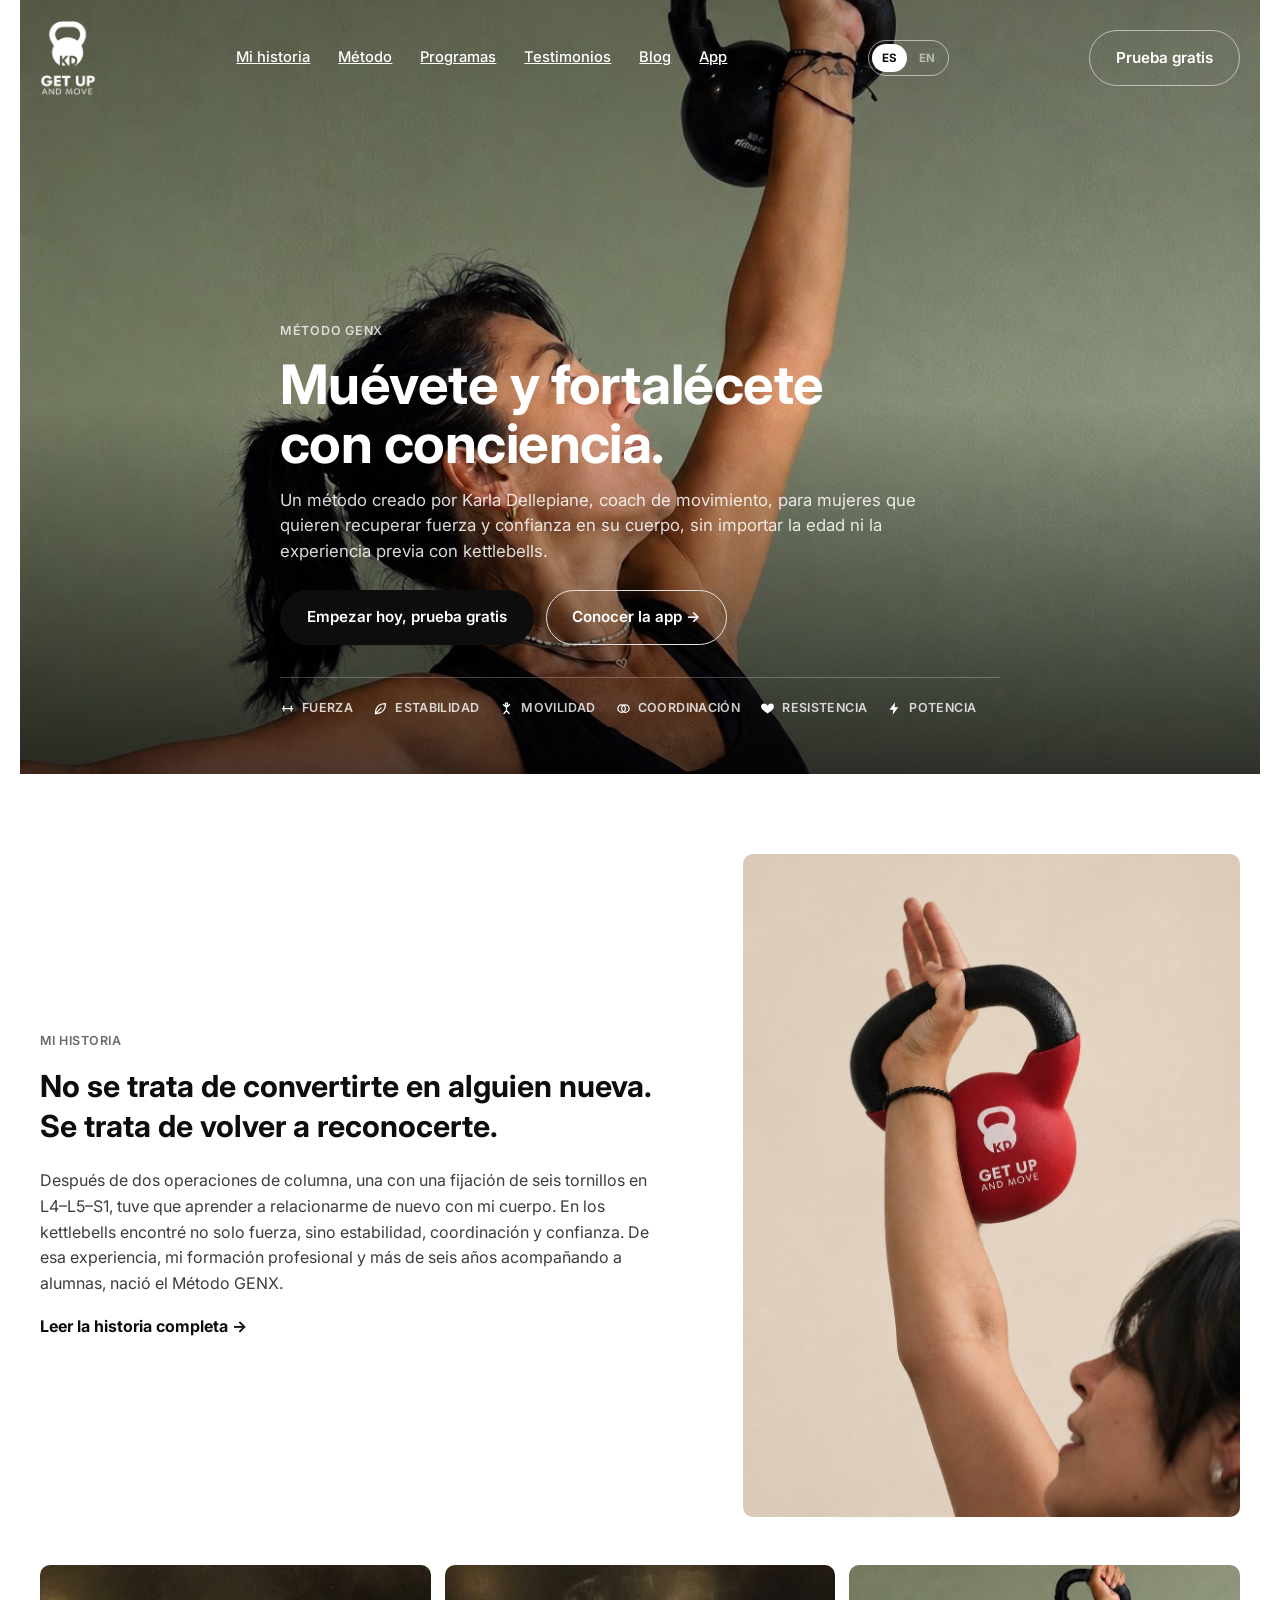
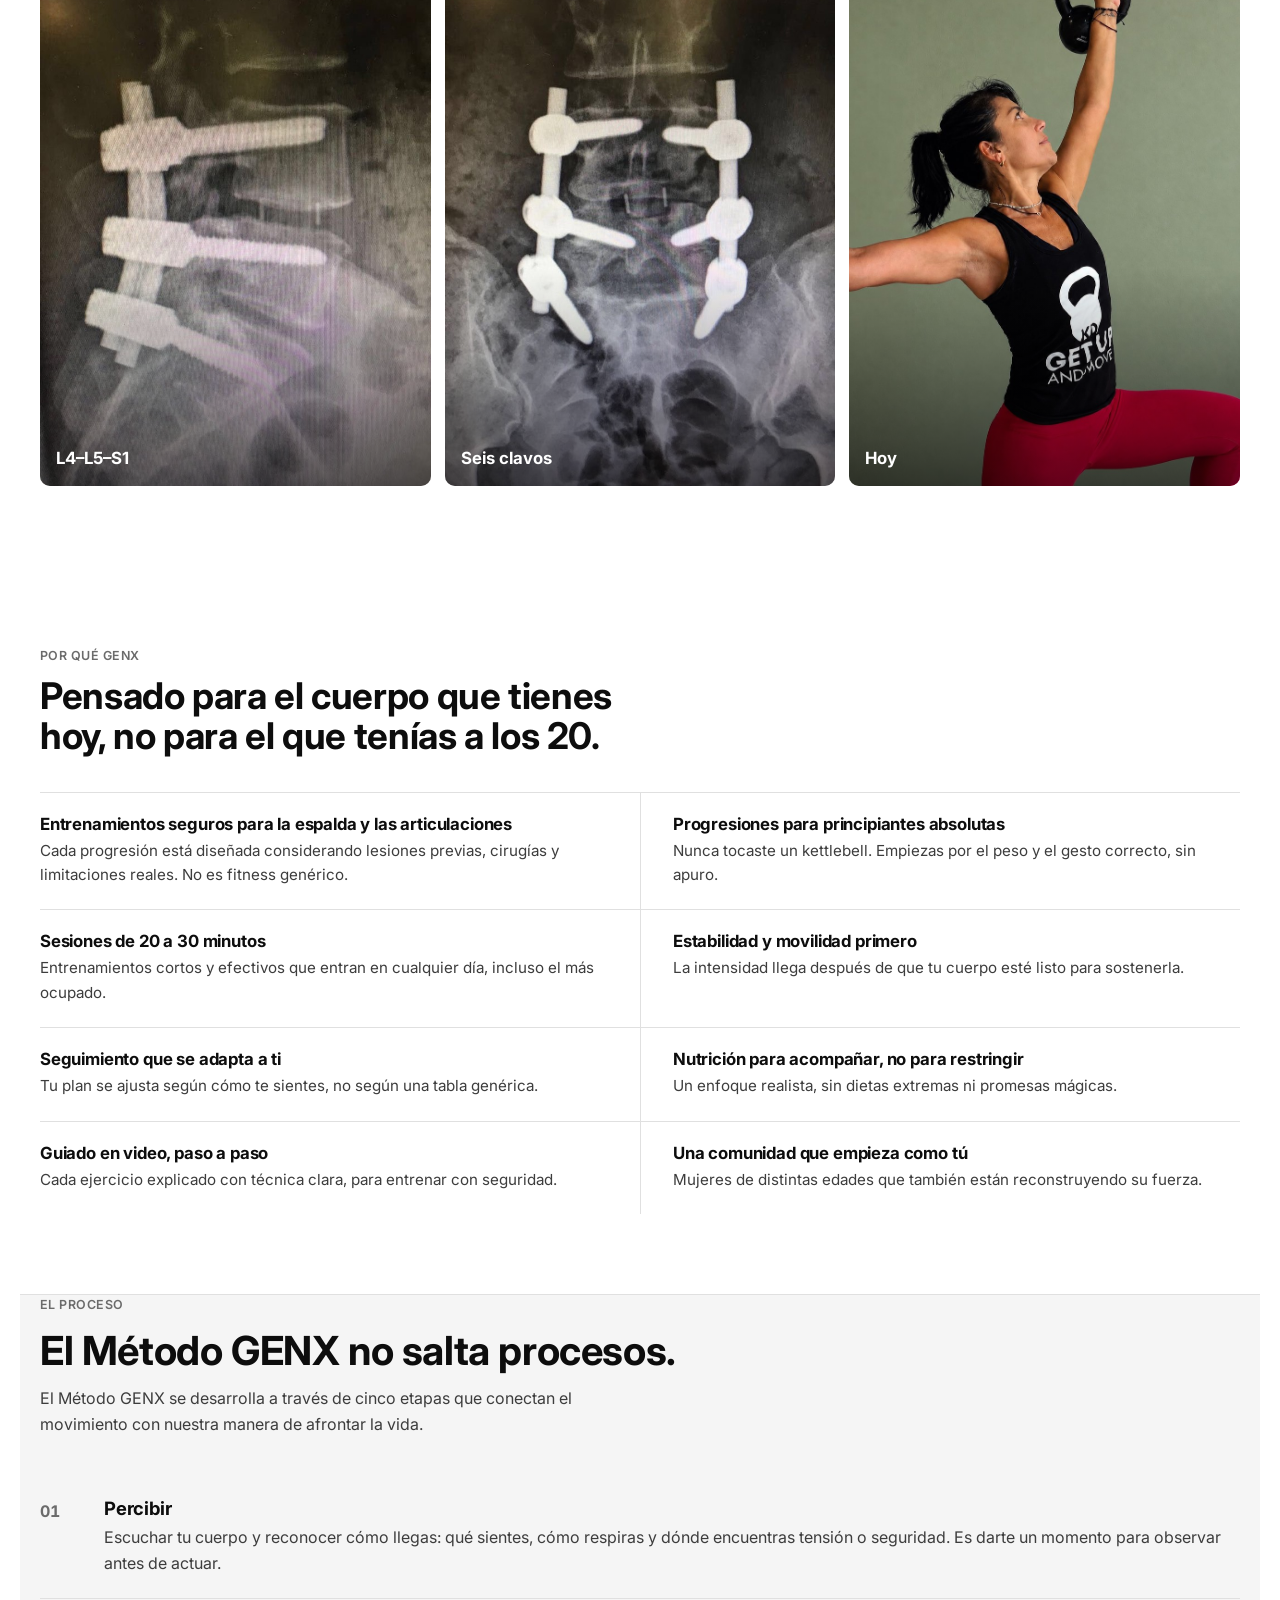
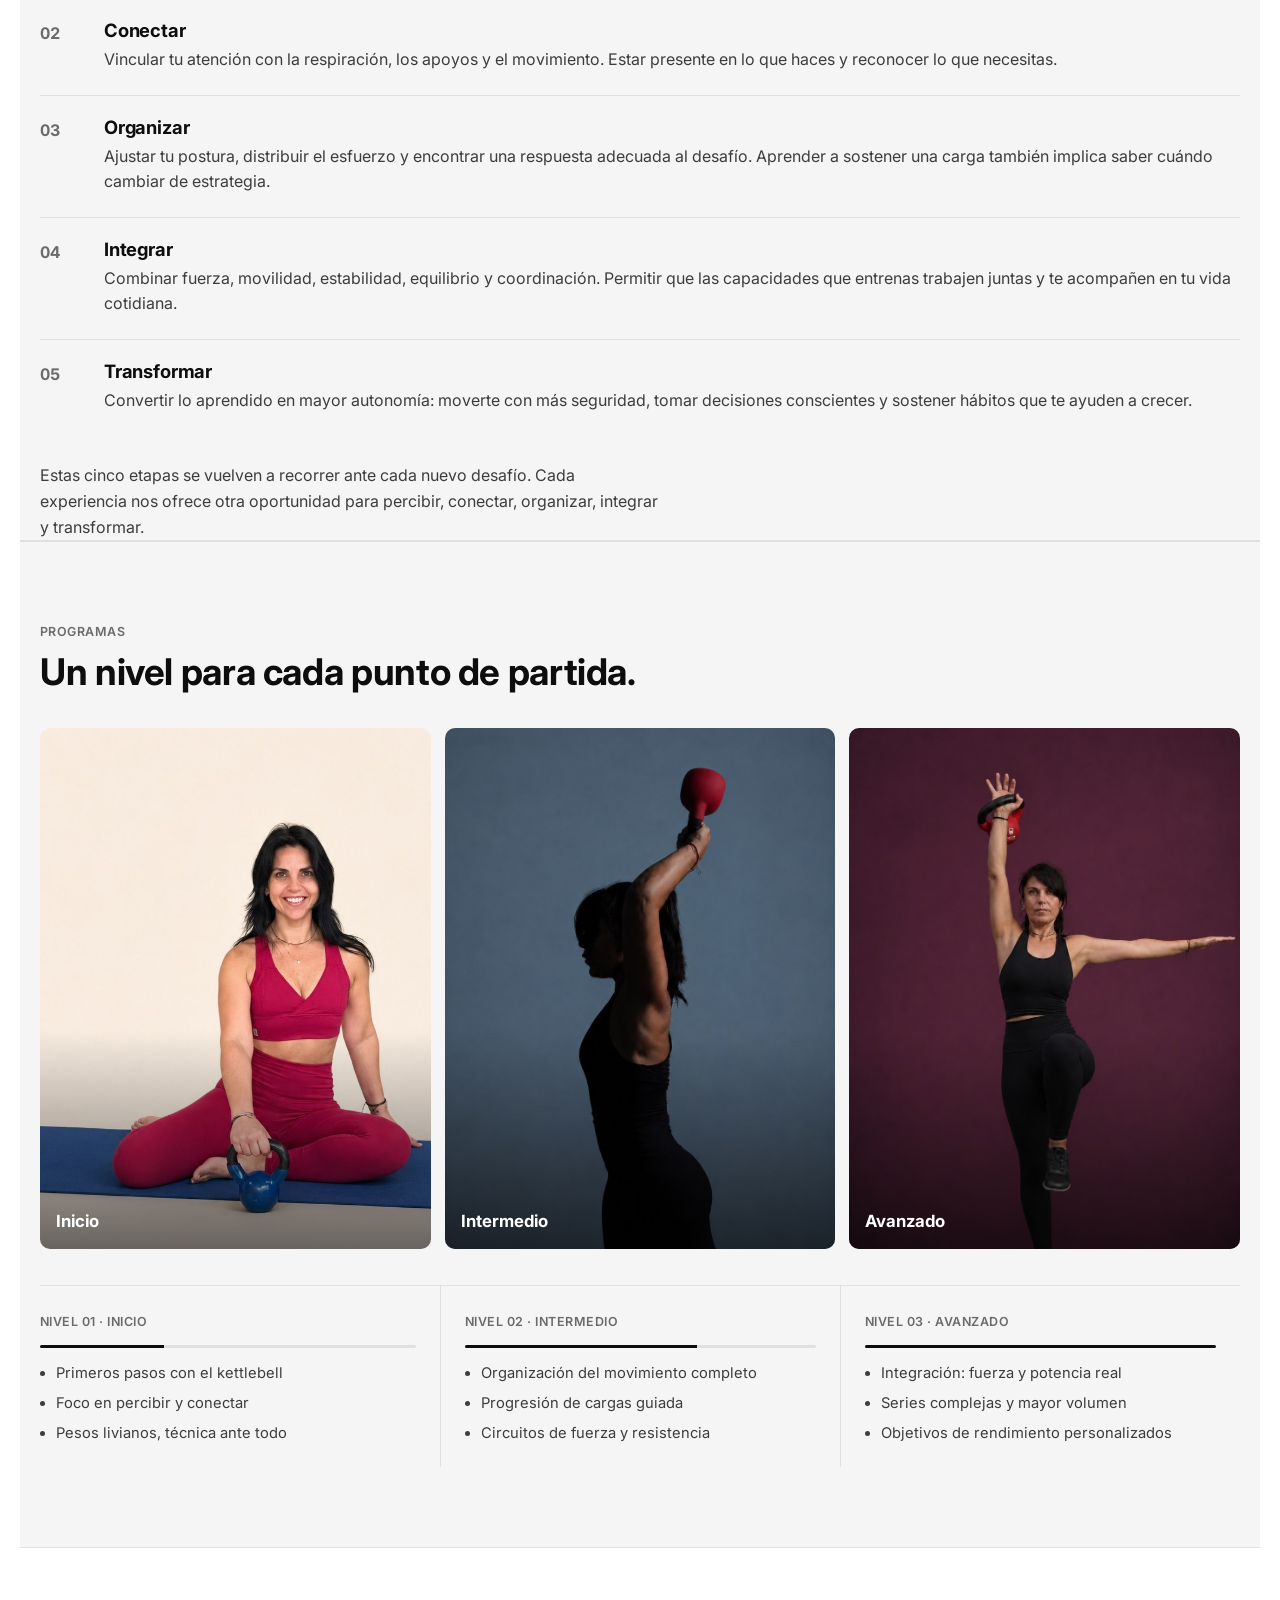
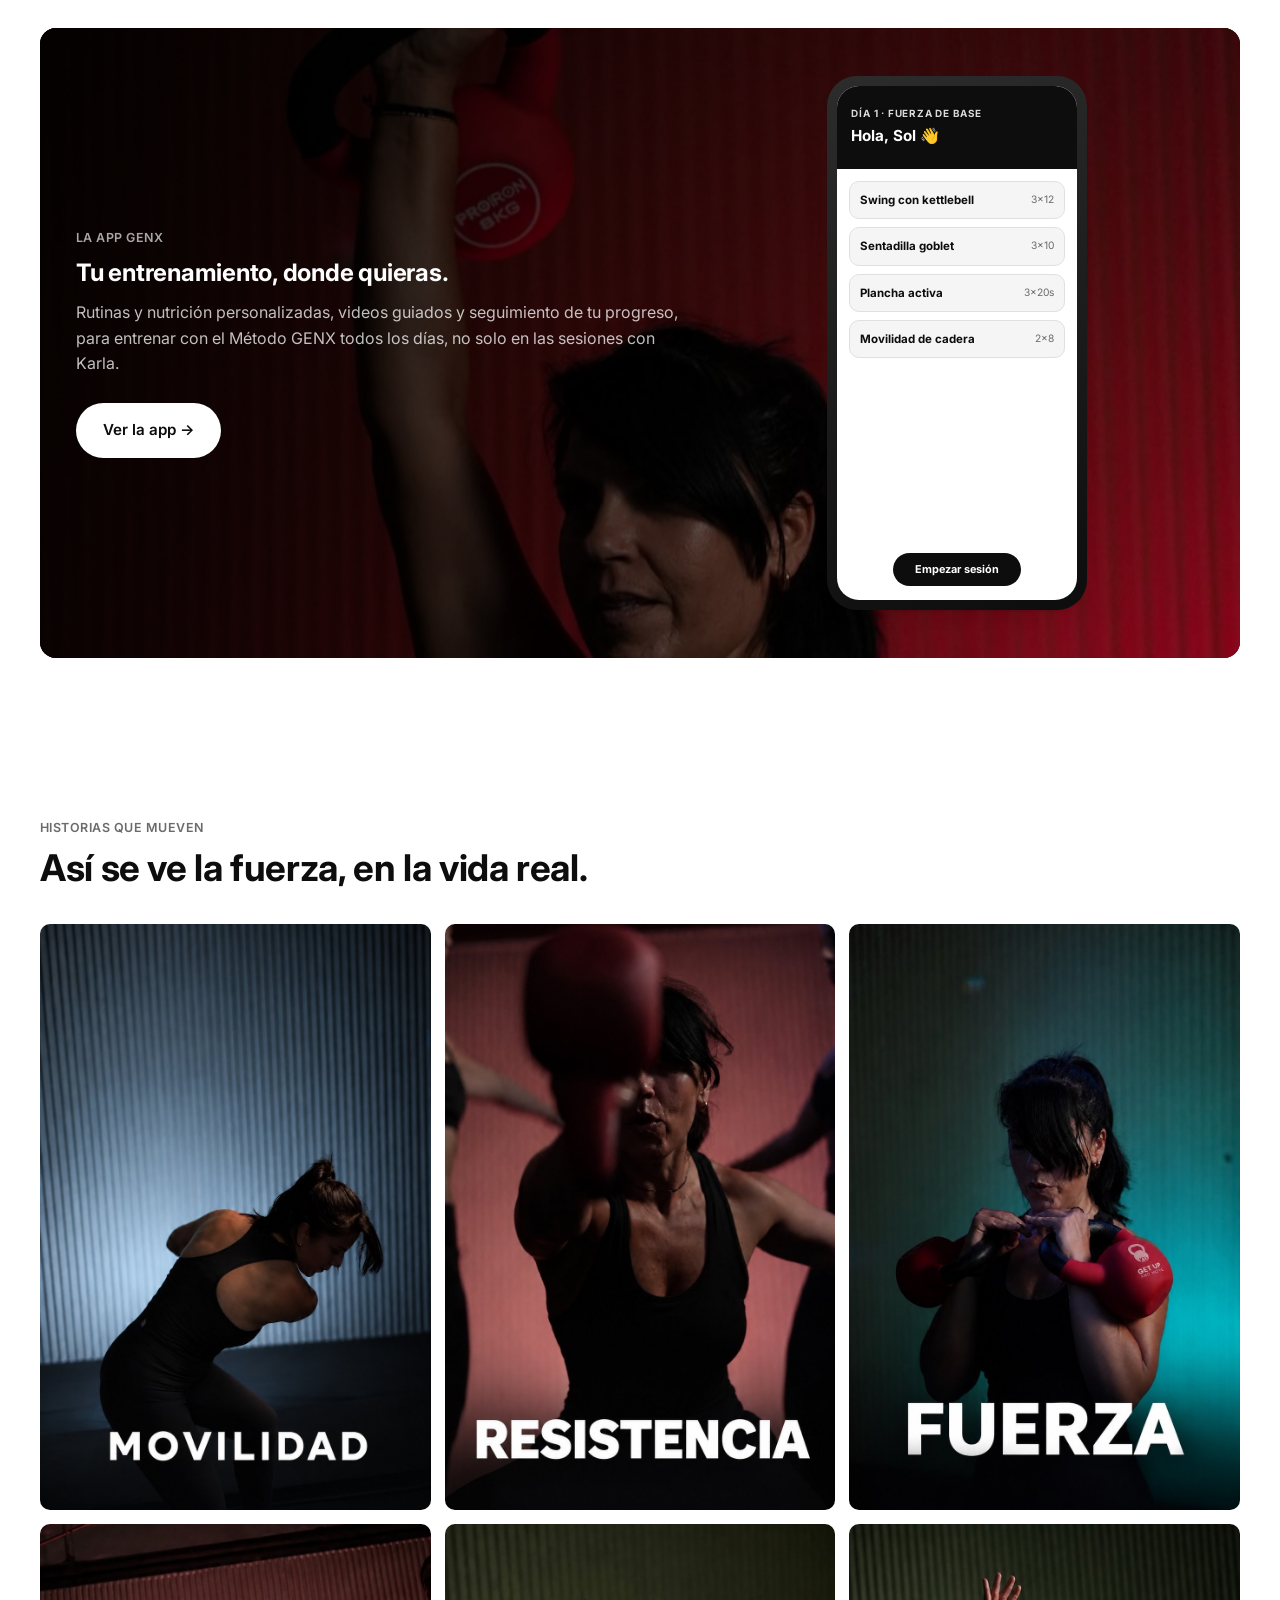
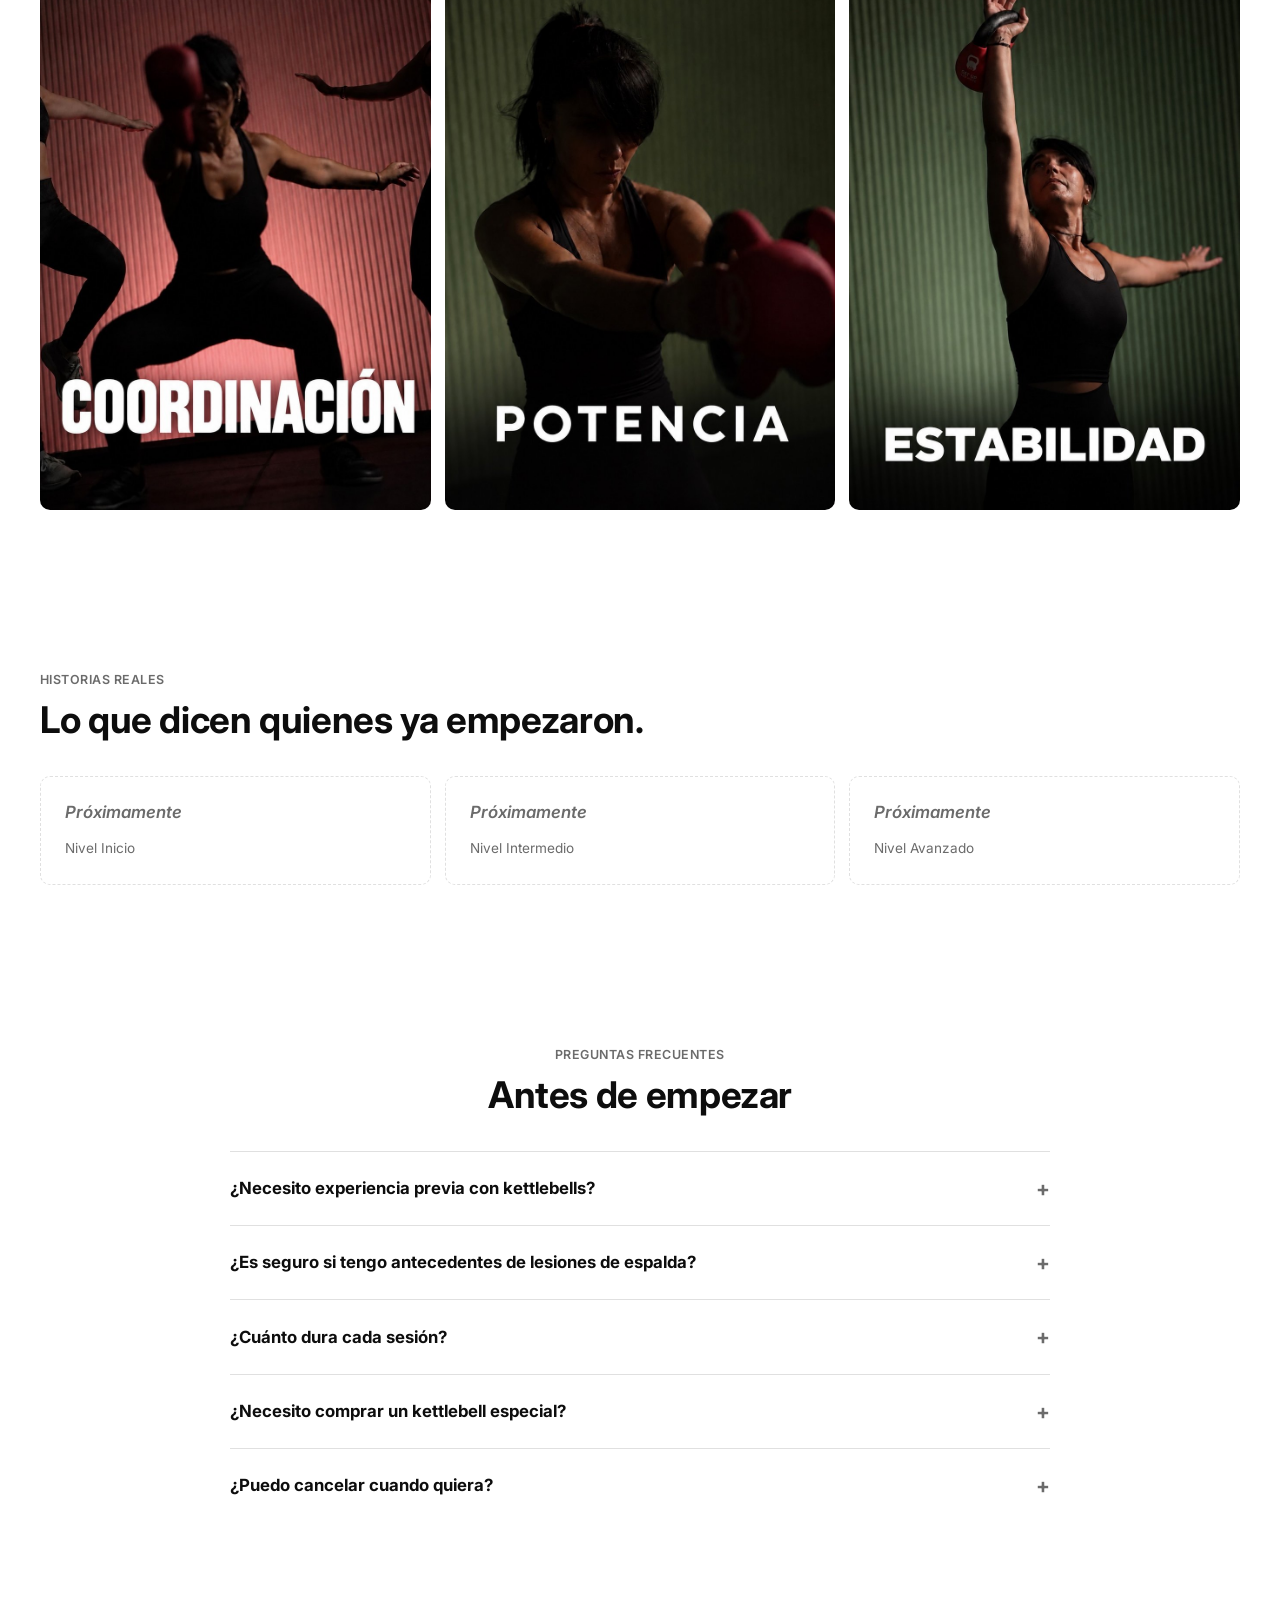
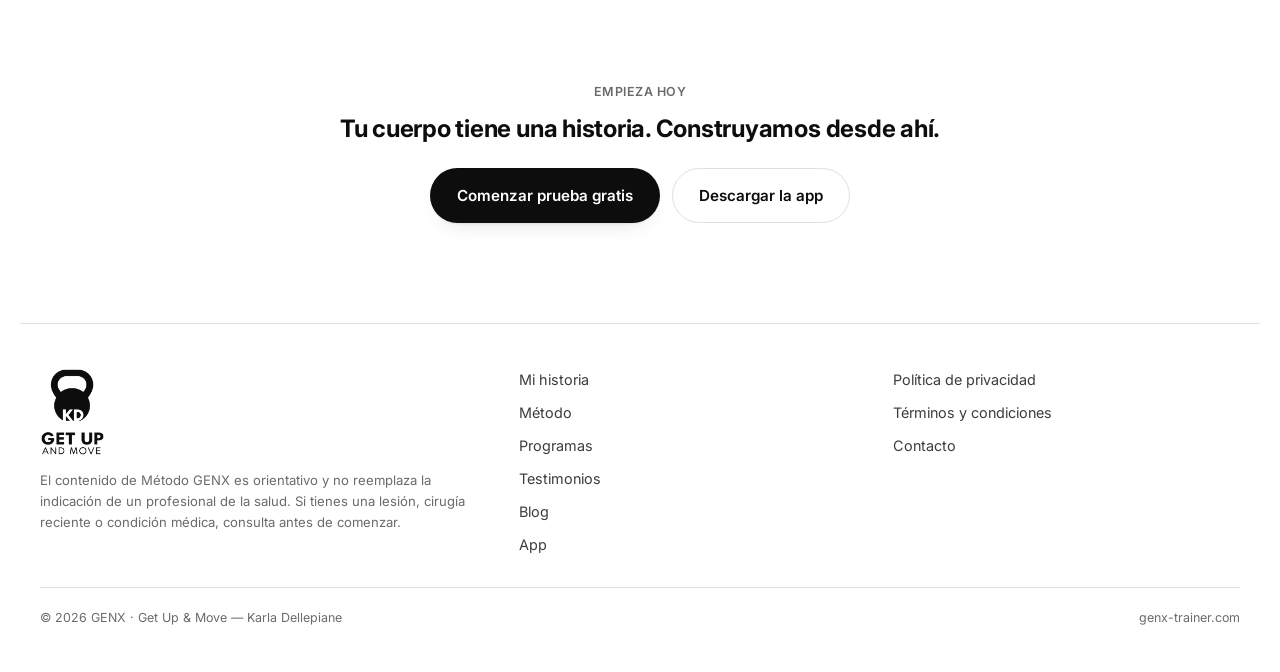
==== commit 69683ad6: "Foto Hoy: kettlebell sobre la cabeza con fondo verde Co-Authored-By: Claude Sonnet 5.5 <noreply@anth" ====
--- a/index.html
+++ b/index.html
@@ -91,7 +91,7 @@
       <div class="photo-grid cols-3">
         <figure class="photo-card"><img src="img/xray-lateral.jpg" alt="Radiografía lateral de la columna de Karla con la fijación de tornillos" data-i18n-alt="historia.alt_xray_lat"><figcaption>L4–L5–S1</figcaption></figure>
         <figure class="photo-card"><img src="img/xray-frontal.jpg" alt="Radiografía frontal de la columna de Karla con la fijación de tornillos" data-i18n-alt="historia.alt_xray_front"><figcaption data-i18n="caption.tornillos">Seis clavos</figcaption></figure>
-        <figure class="photo-card"><img src="img/hoy.jpg" alt="Karla Dellepiane de pie con un kettlebell sobre la cabeza hoy" data-i18n-alt="historia.alt_hoy"><figcaption data-i18n="caption.hoy">Hoy</figcaption></figure>
+        <figure class="photo-card"><img src="img/hoy.jpg" alt="Karla Dellepiane entrenando con un kettlebell sobre la cabeza hoy" data-i18n-alt="historia.alt_hoy"><figcaption data-i18n="caption.hoy">Hoy</figcaption></figure>
       </div>
     </div>
   </section>
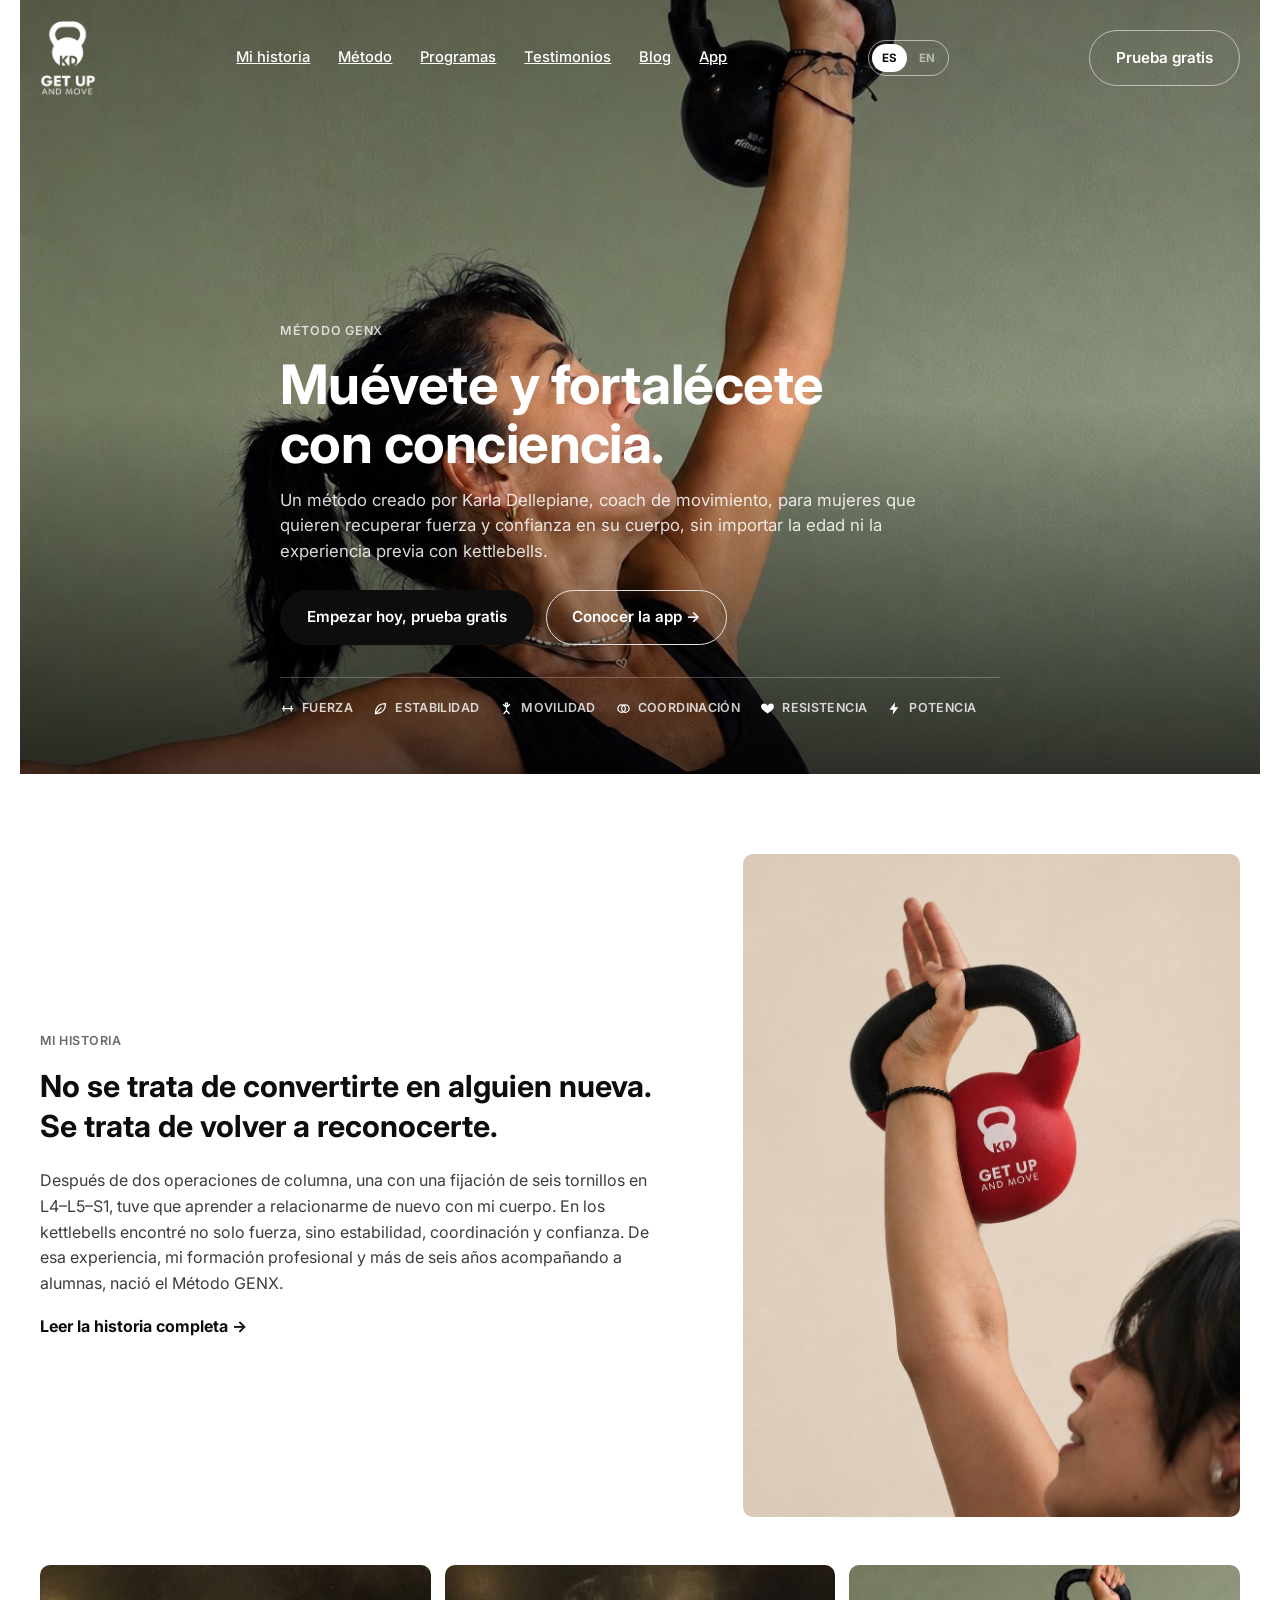
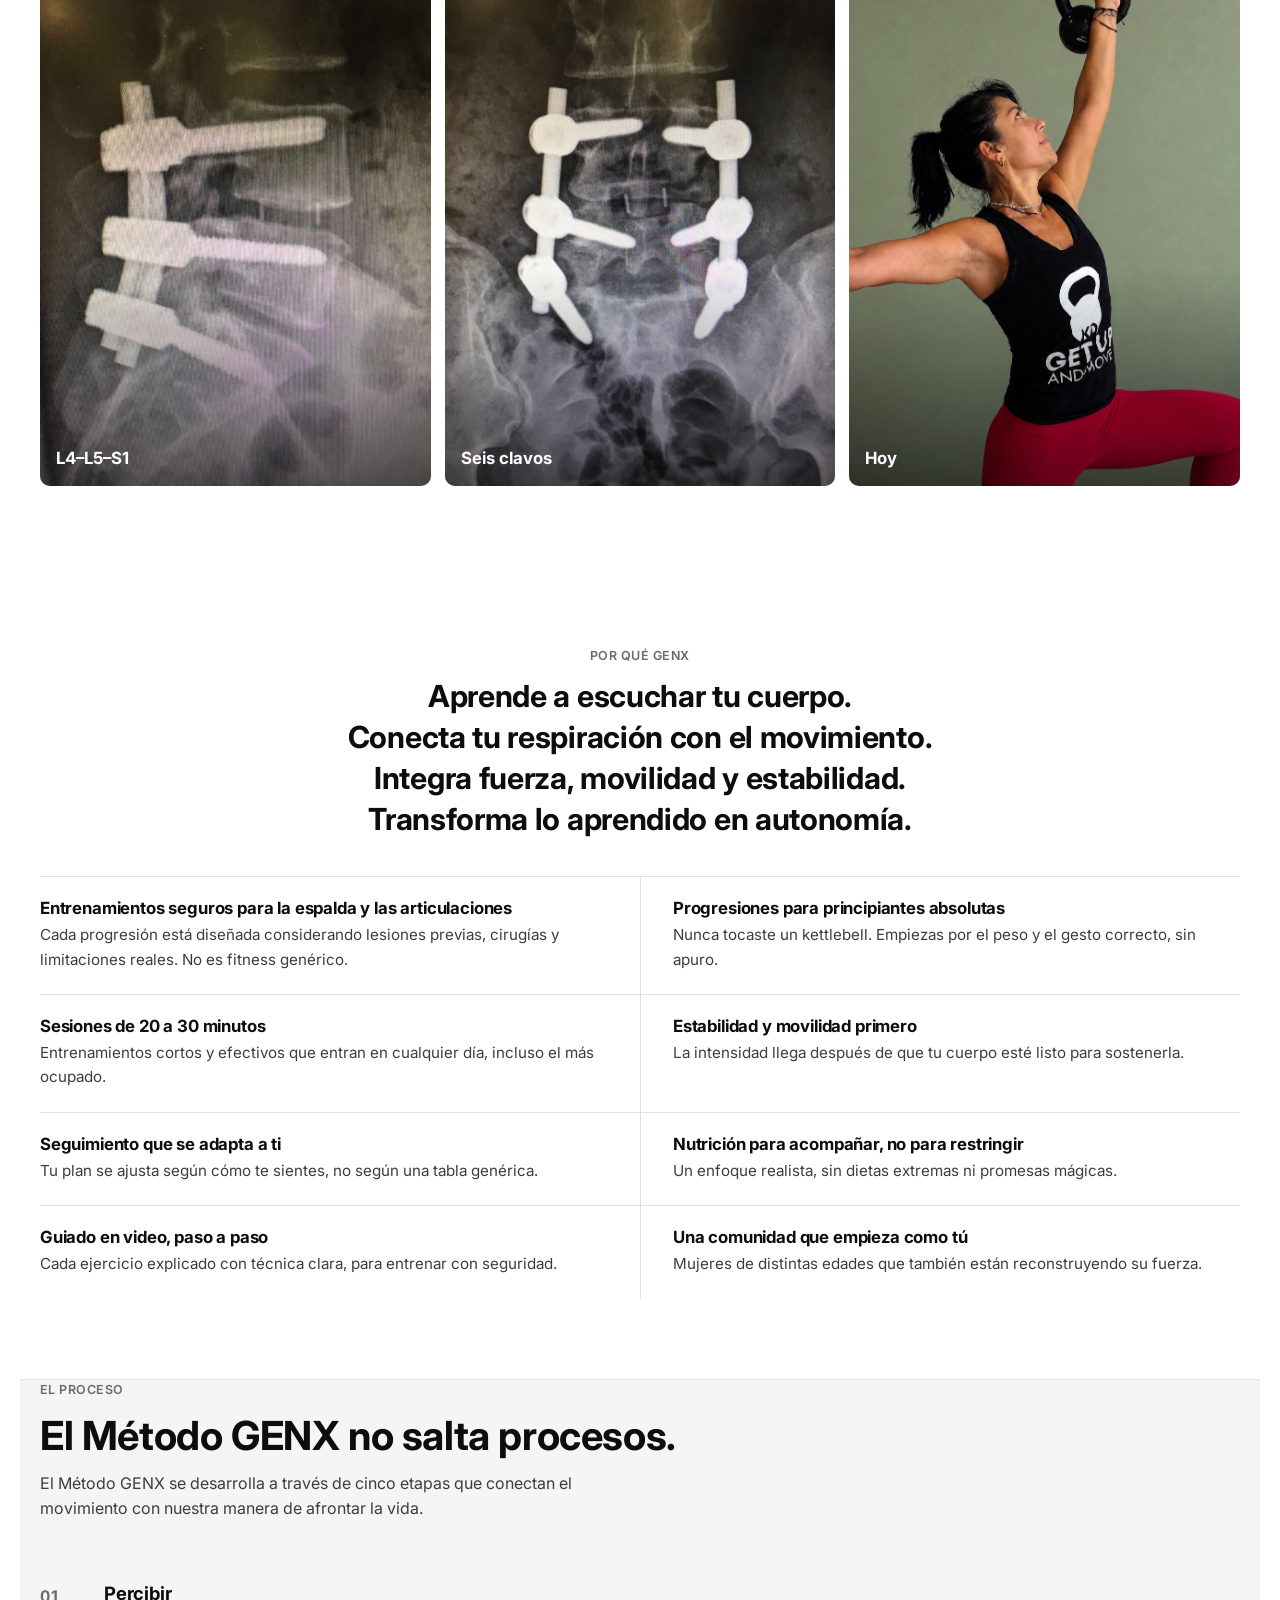
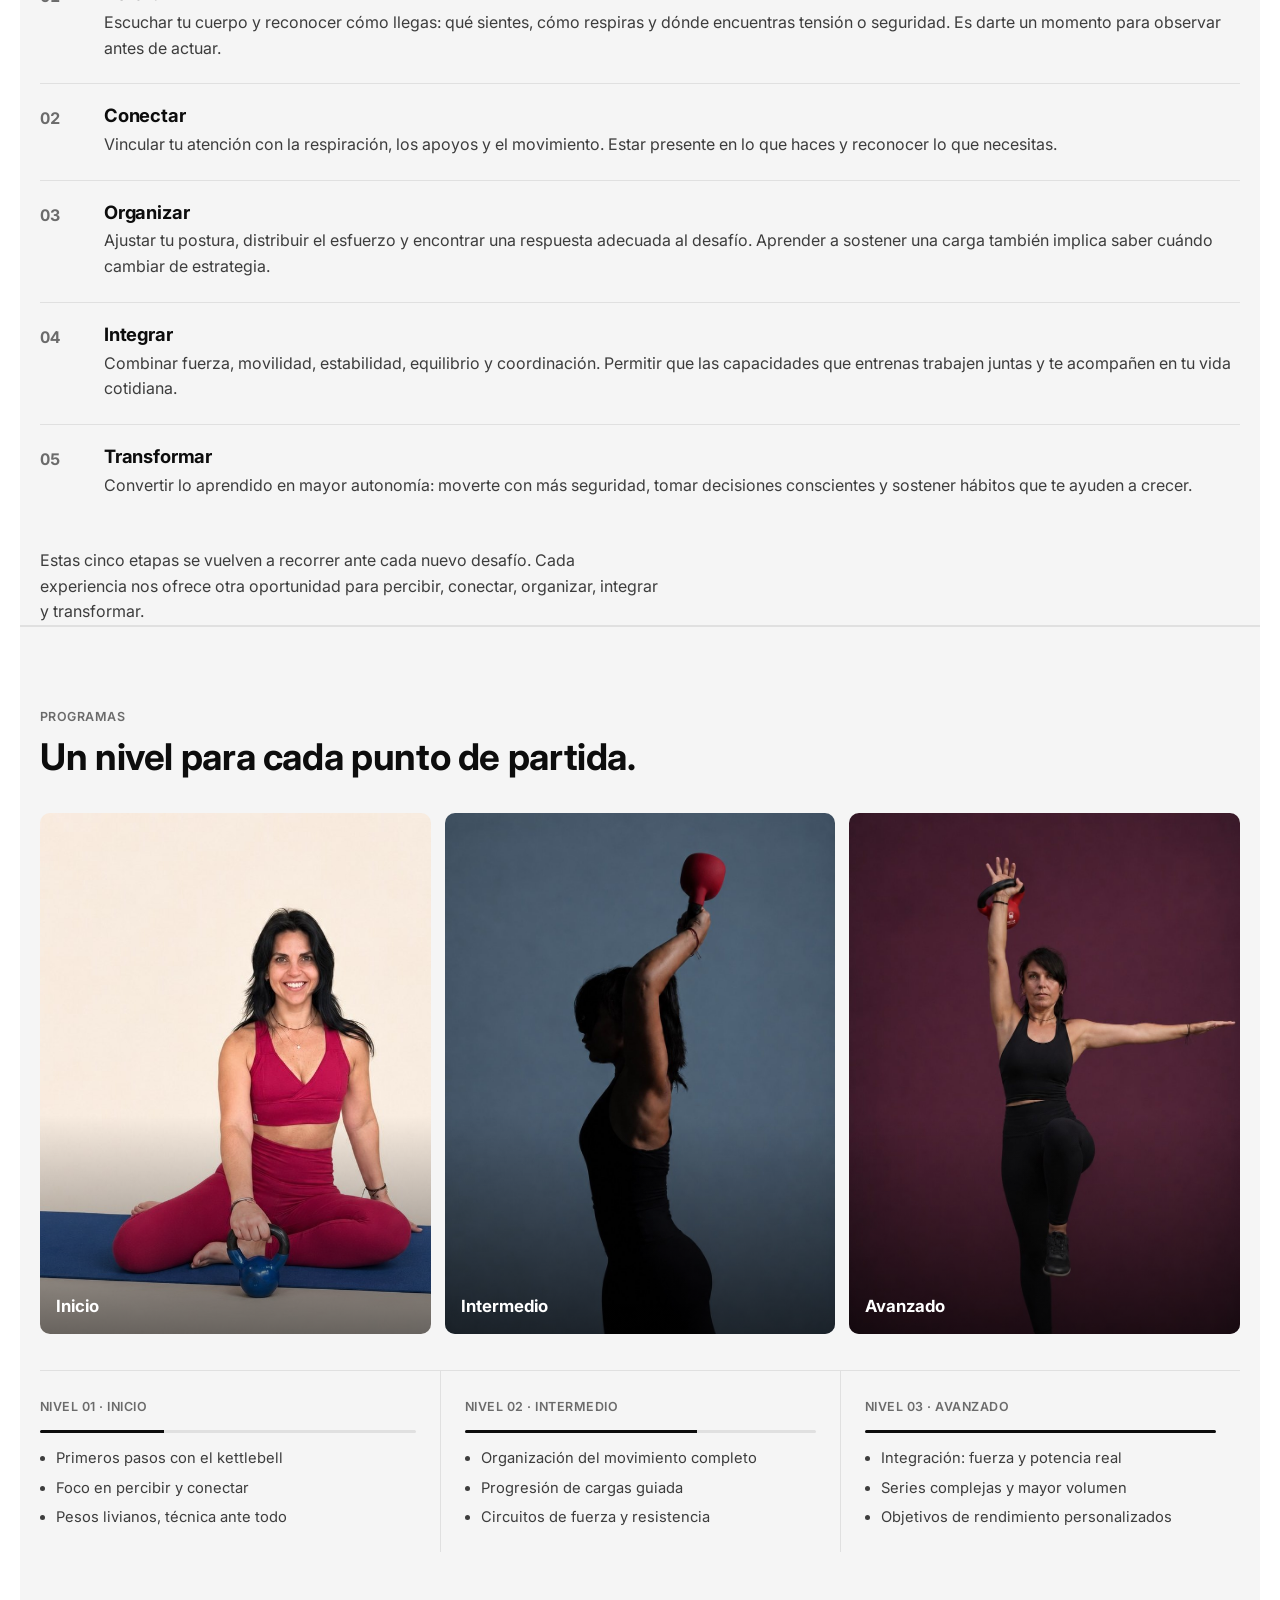
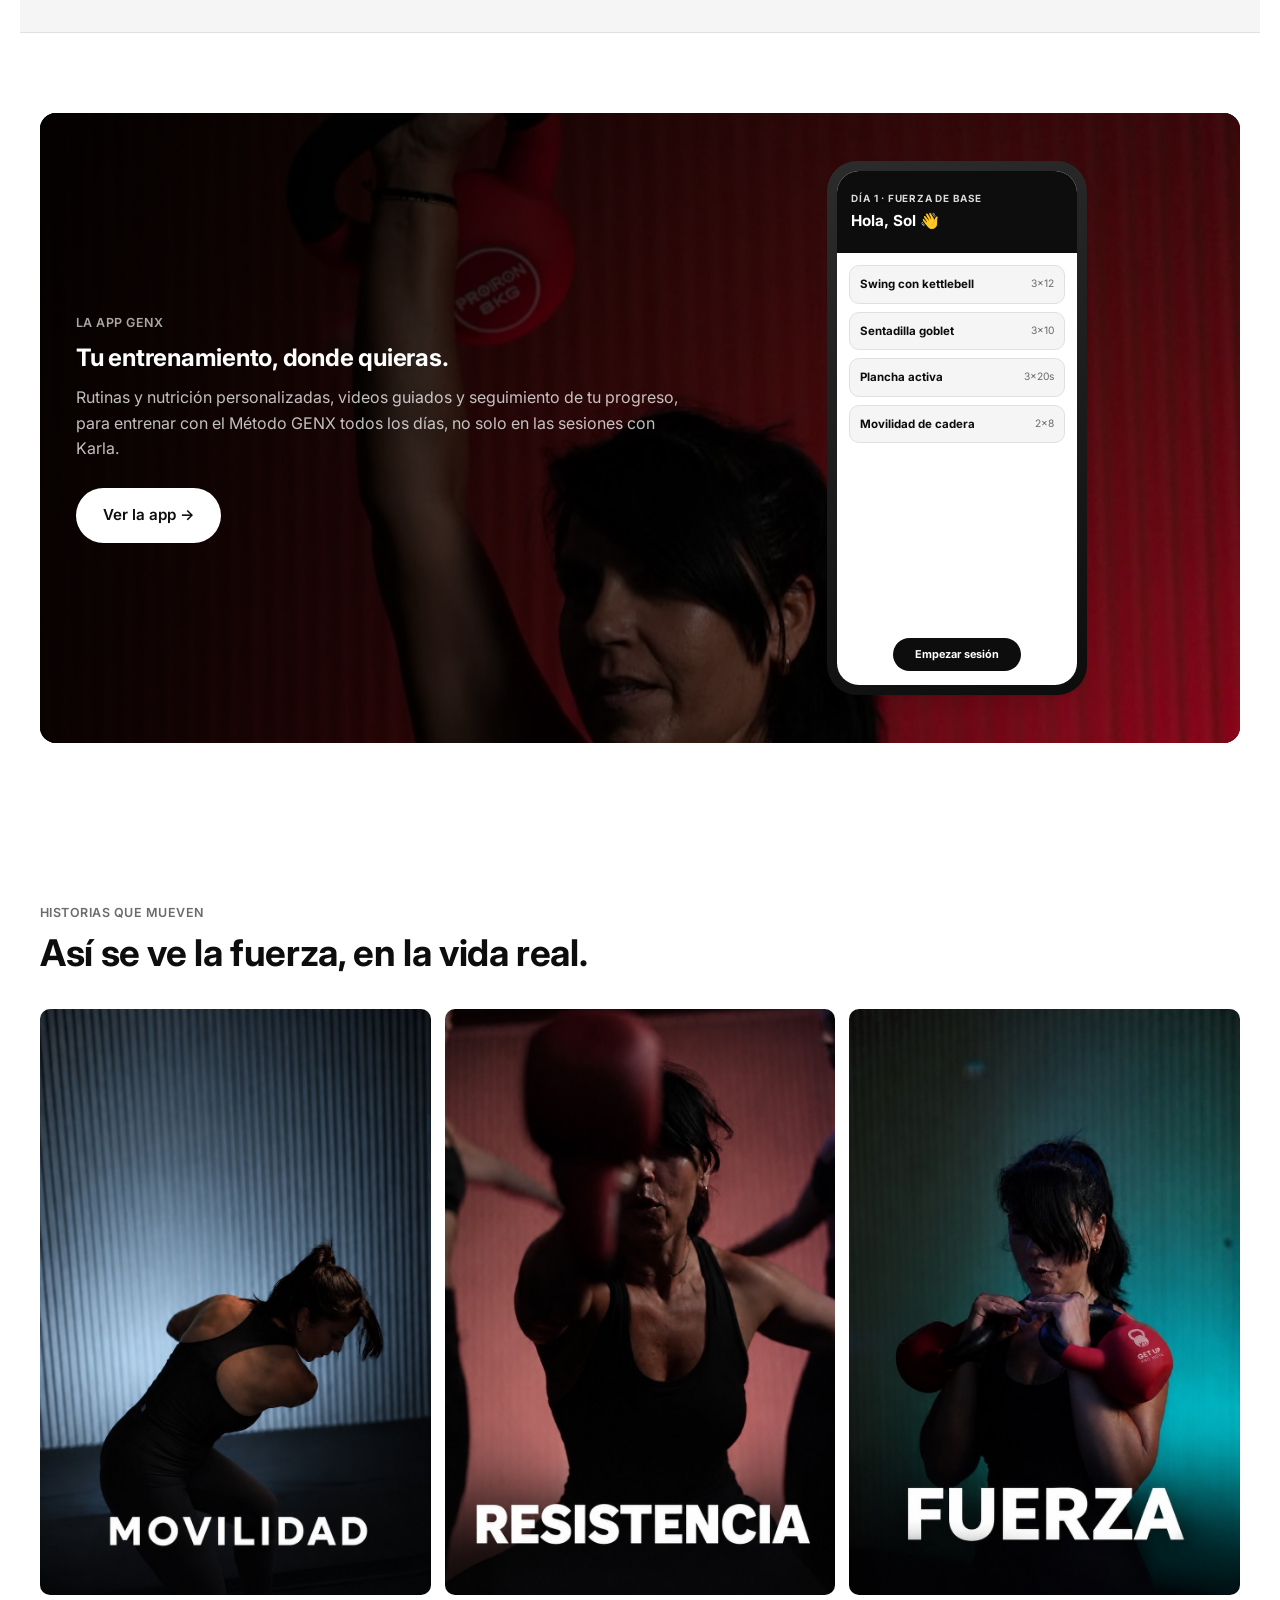
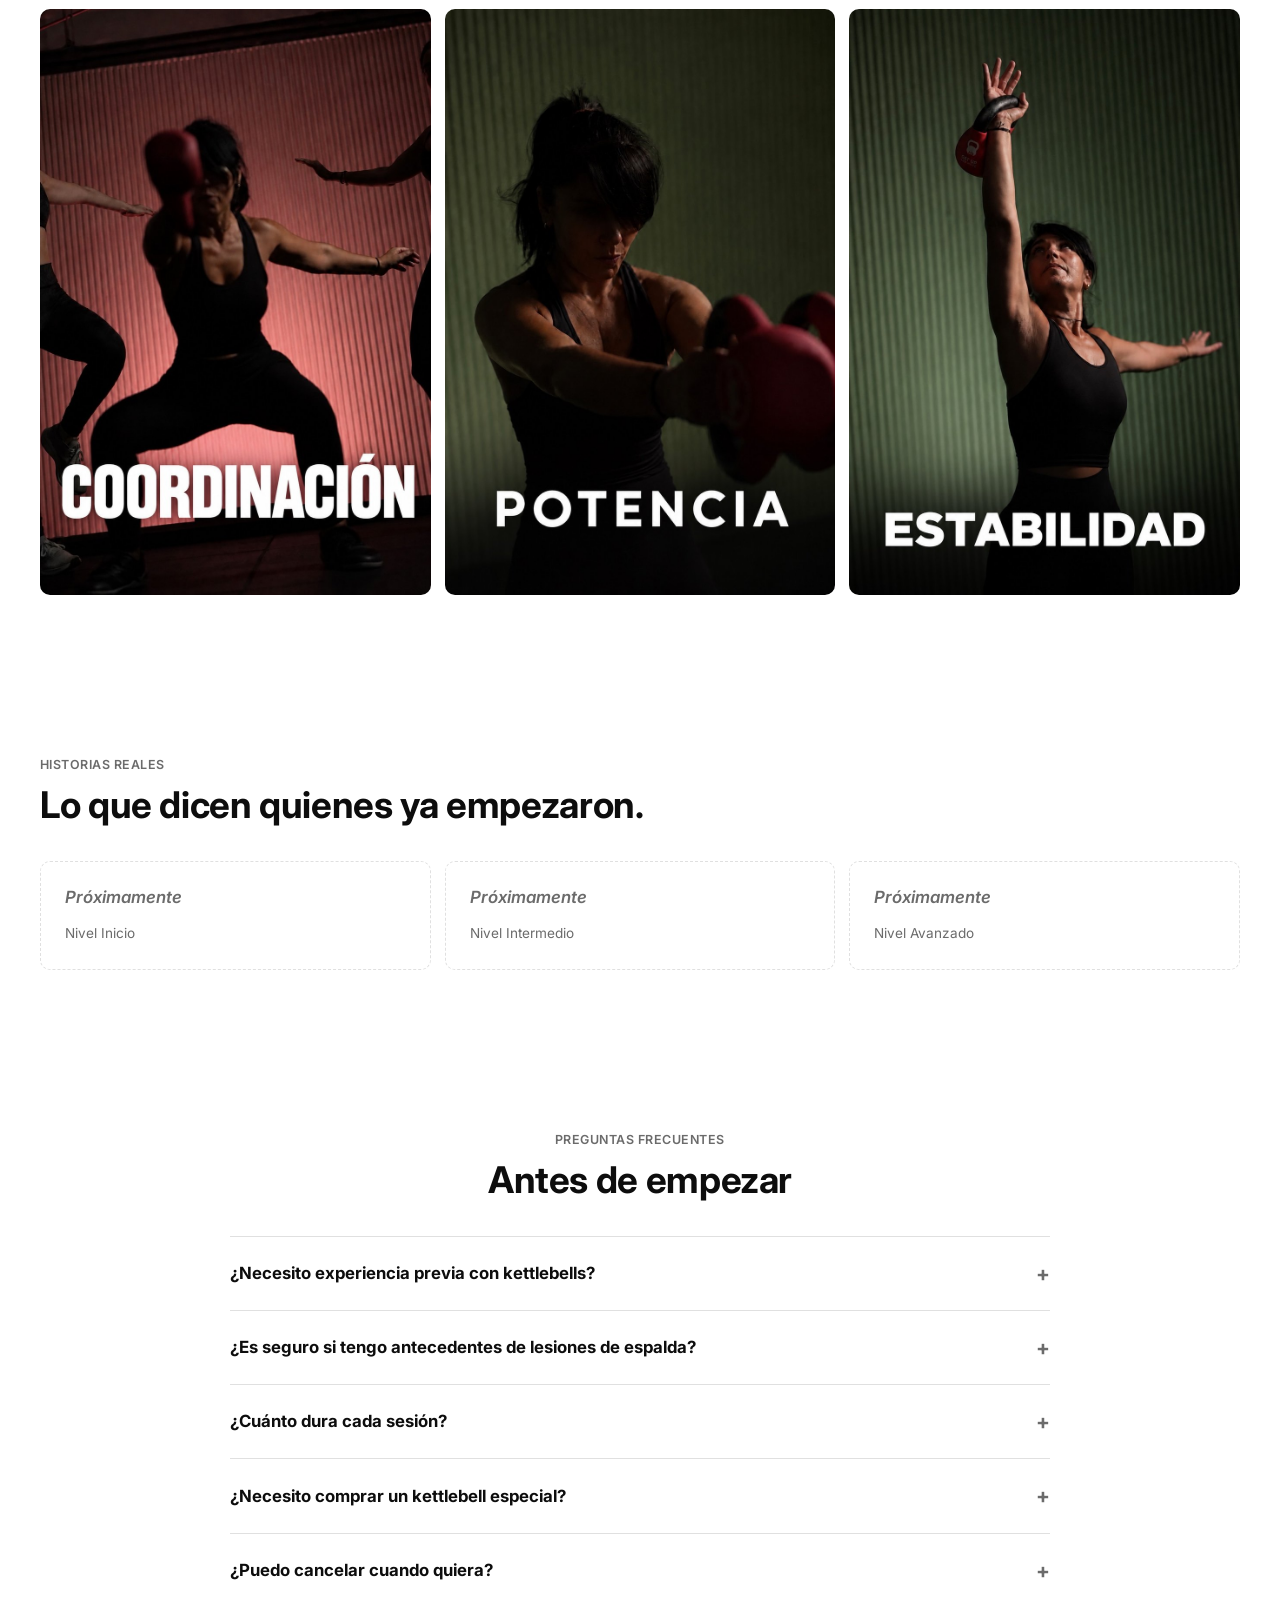
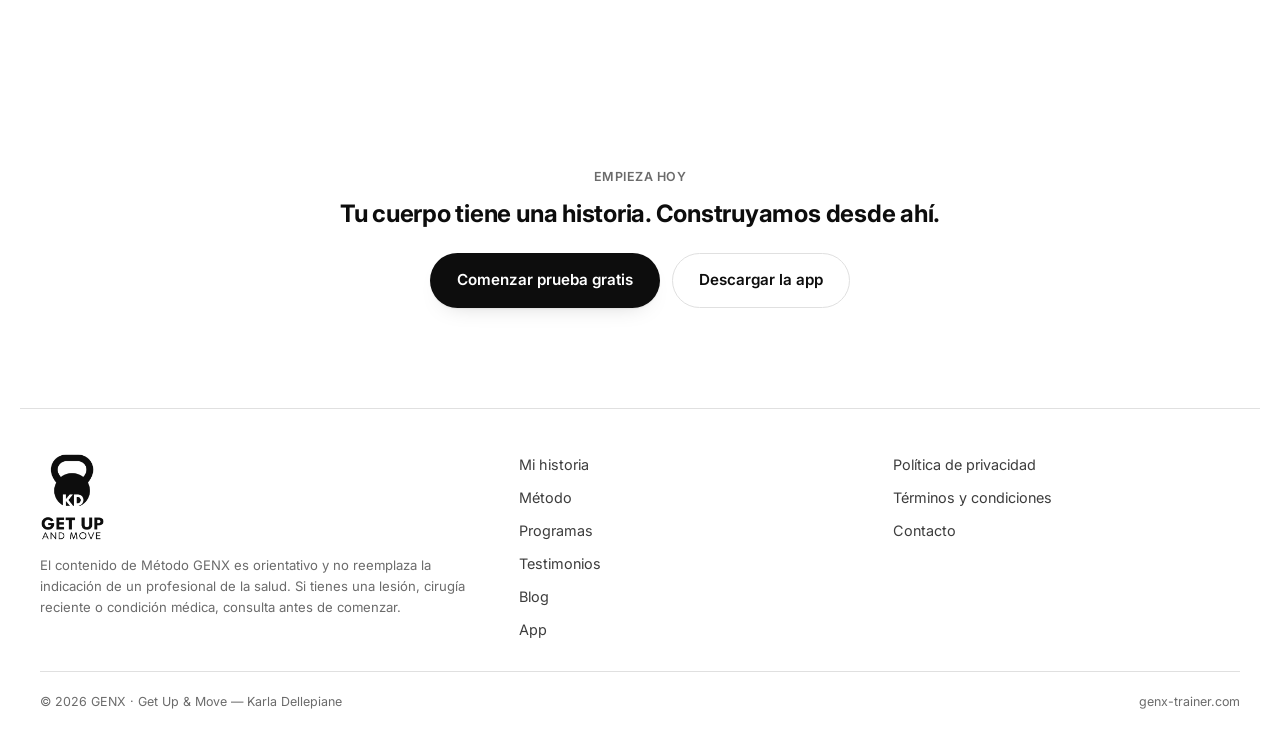
==== commit 40902287: "Por que GENX: nuevo titular en cuatro lineas, centrado Co-Authored-By: Claude Sonnet 5.5 <noreply@an" ====
--- a/index.html
+++ b/index.html
@@ -99,9 +99,9 @@
   <!-- BENEFICIOS -->
   <section class="section" id="beneficios">
     <div class="wrap">
-      <div class="section-head">
+      <div class="section-head section-head-center">
         <p class="eyebrow" data-i18n="beneficios.eyebrow">Por qué GENX</p>
-        <h2 data-i18n="beneficios.h2">Pensado para el cuerpo que tienes hoy, no para el que tenías a los 20.</h2>
+        <h2 class="h2-lines" data-i18n-html="beneficios.h2">Aprende a escuchar tu cuerpo.<br>Conecta tu respiración con el movimiento.<br>Integra fuerza, movilidad y estabilidad.<br>Transforma lo aprendido en autonomía.</h2>
       </div>
       <div class="benefits">
         <div class="benefit"><h4 data-i18n="benefit1.h">Entrenamientos seguros para la espalda y las articulaciones</h4><p data-i18n="benefit1.p">Cada progresión está diseñada considerando lesiones previas, cirugías y limitaciones reales. No es fitness genérico.</p></div>
--- a/styles.css
+++ b/styles.css
@@ -241,6 +241,9 @@
 .level ul{ margin:0; padding-left:1.1em; color:var(--gray-700); font-size:.92rem; display:flex; flex-direction:column; gap:6px; }
 
 /* ---------- beneficios ---------- */
+.section-head.section-head-center{ text-align:center; margin-left:auto; margin-right:auto; max-width:900px; }
+.section-head-center .eyebrow{ text-align:center; }
+.section-head .h2-lines{ font-size:clamp(1.25rem,2.6vw,1.9rem); line-height:1.35; }
 .benefits{ display:grid; gap:0; grid-template-columns:1fr; }
 @media (min-width:760px){ .benefits{ grid-template-columns:1fr 1fr; } }
 .benefit{ padding:22px 24px 22px 0; border-top:1px solid var(--gray-200); }
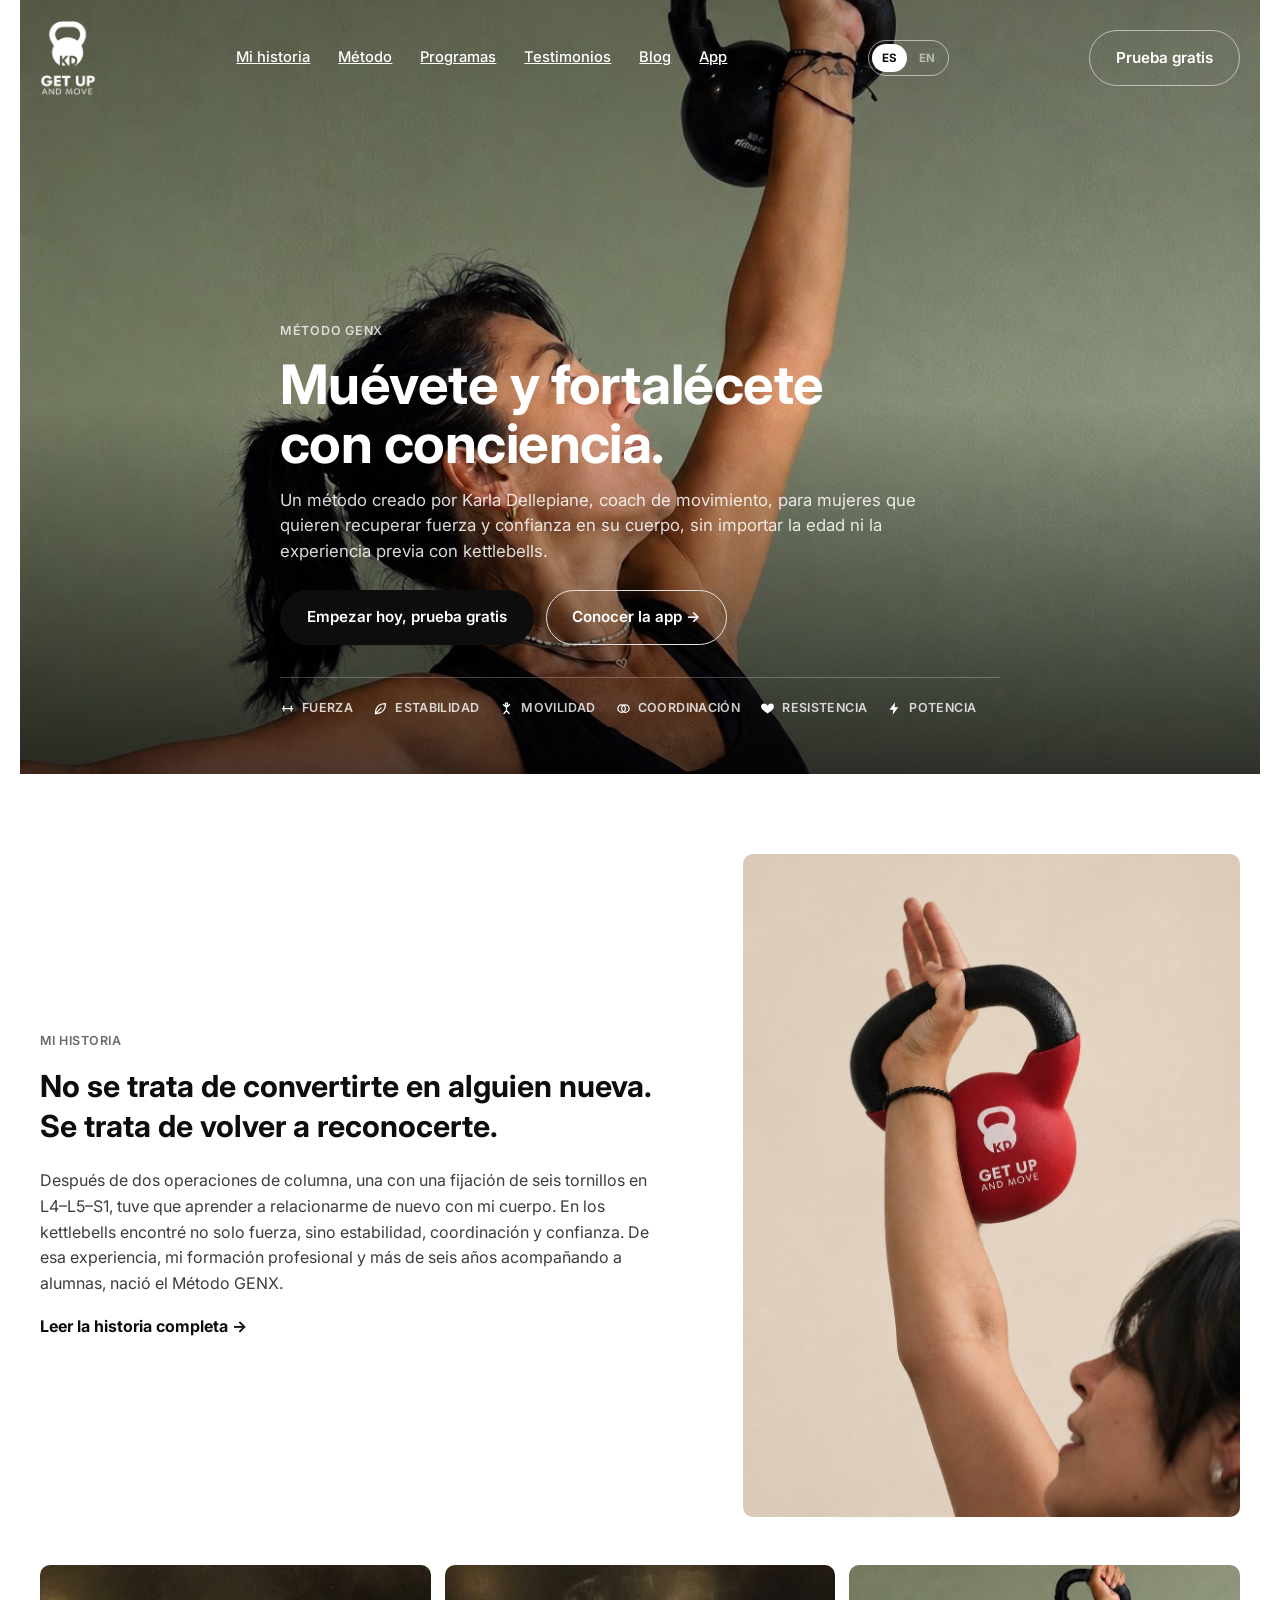
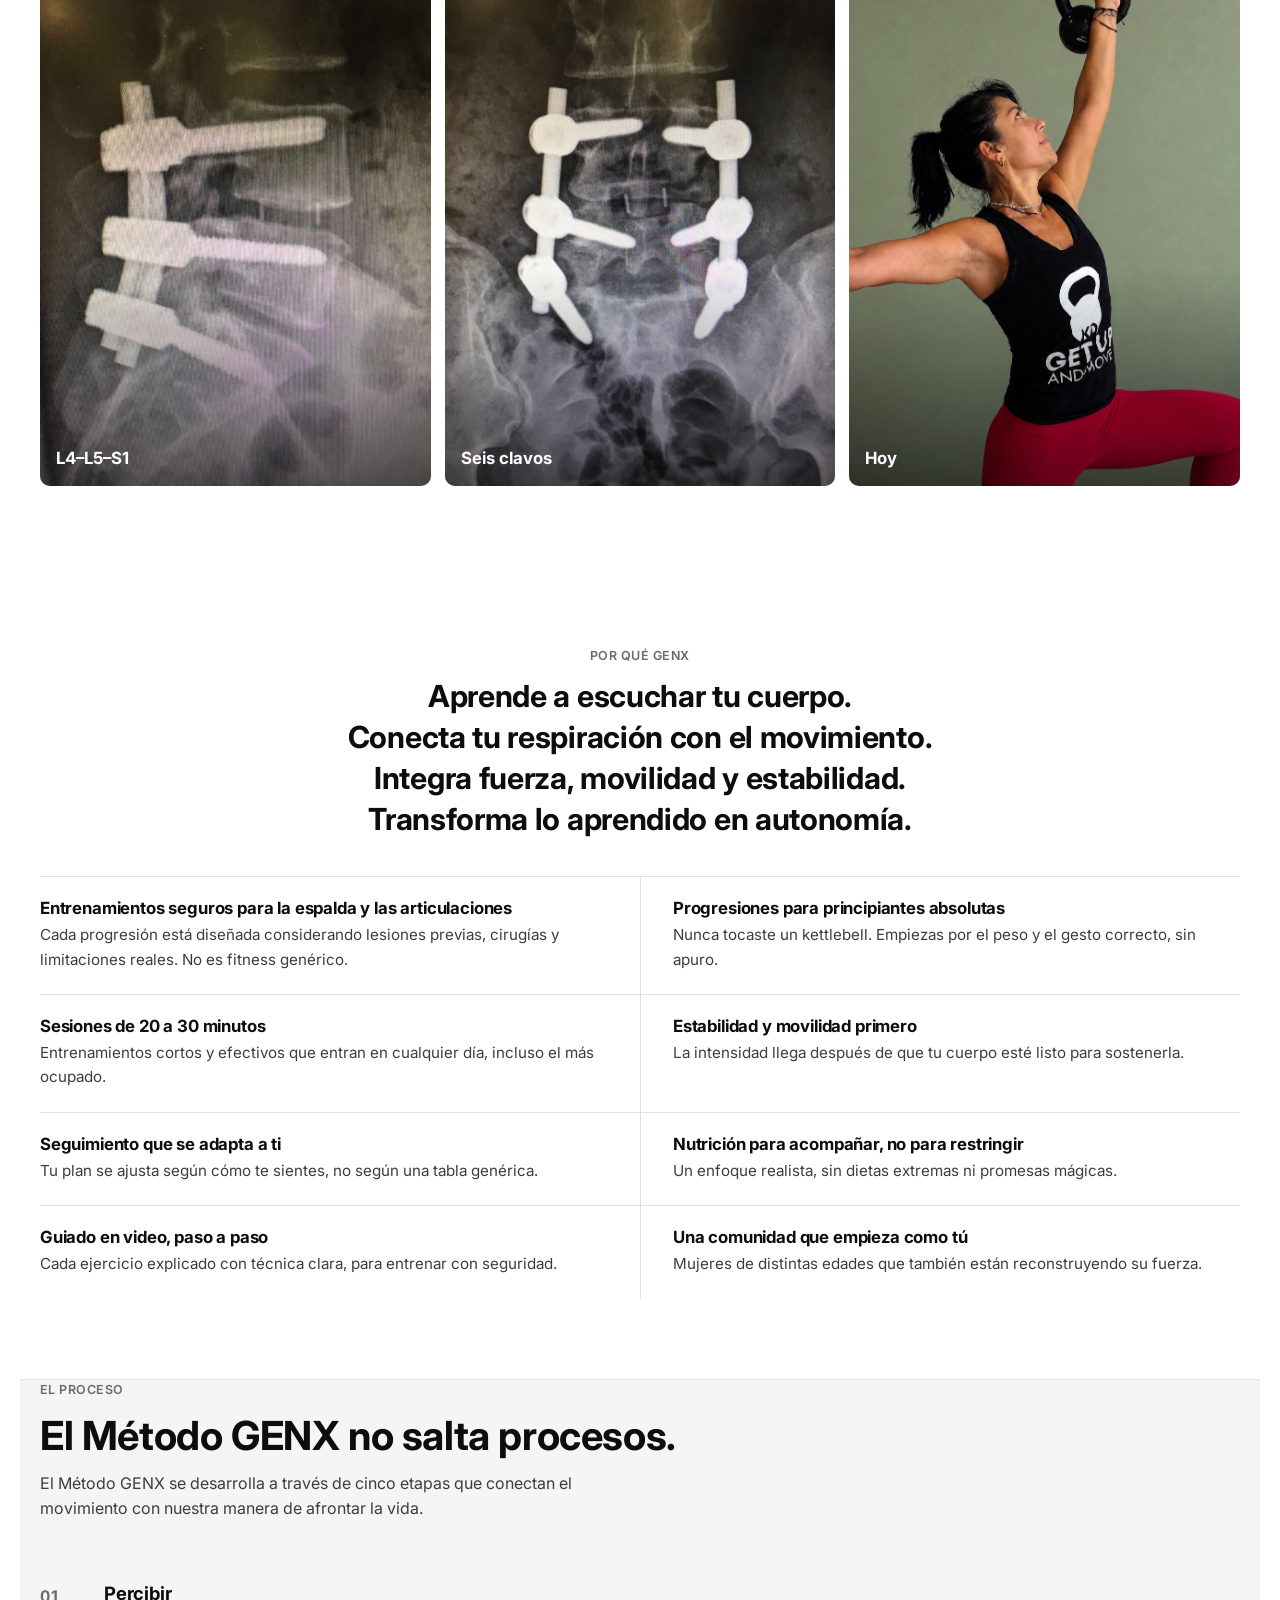
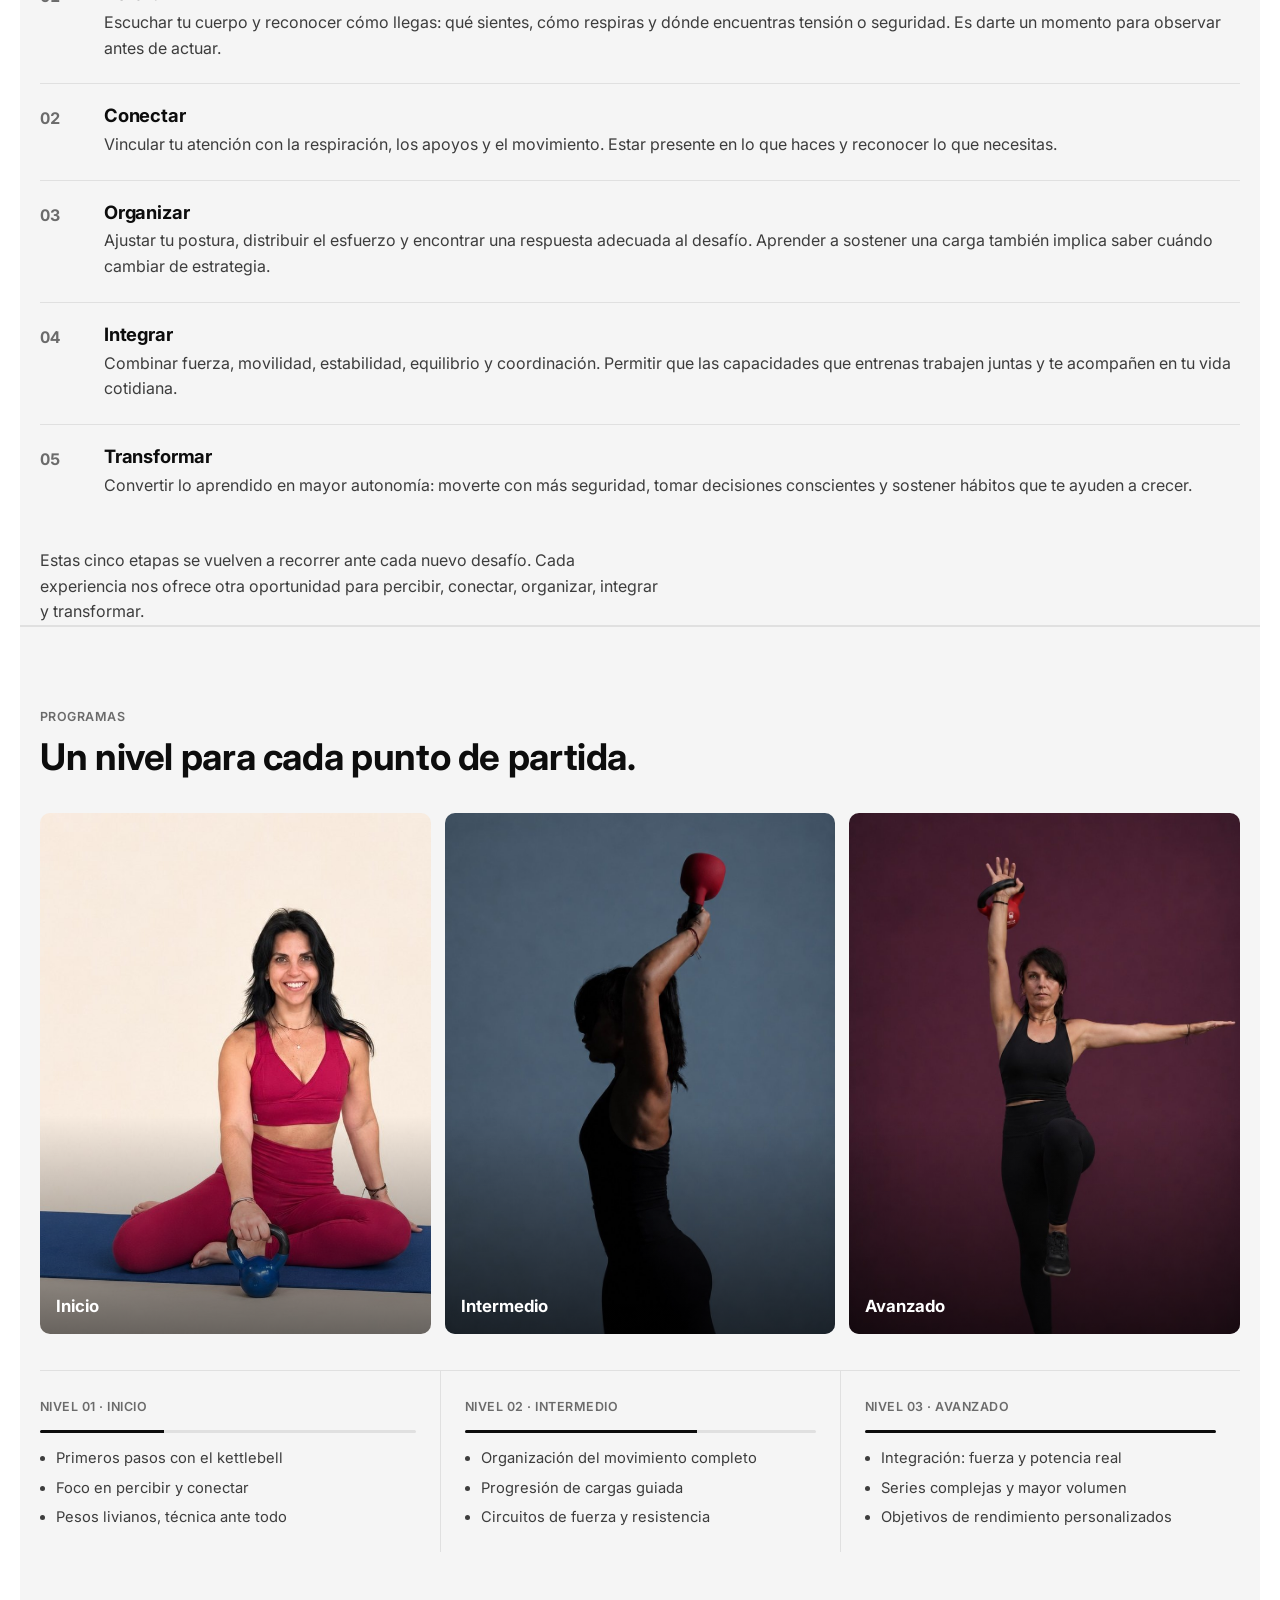
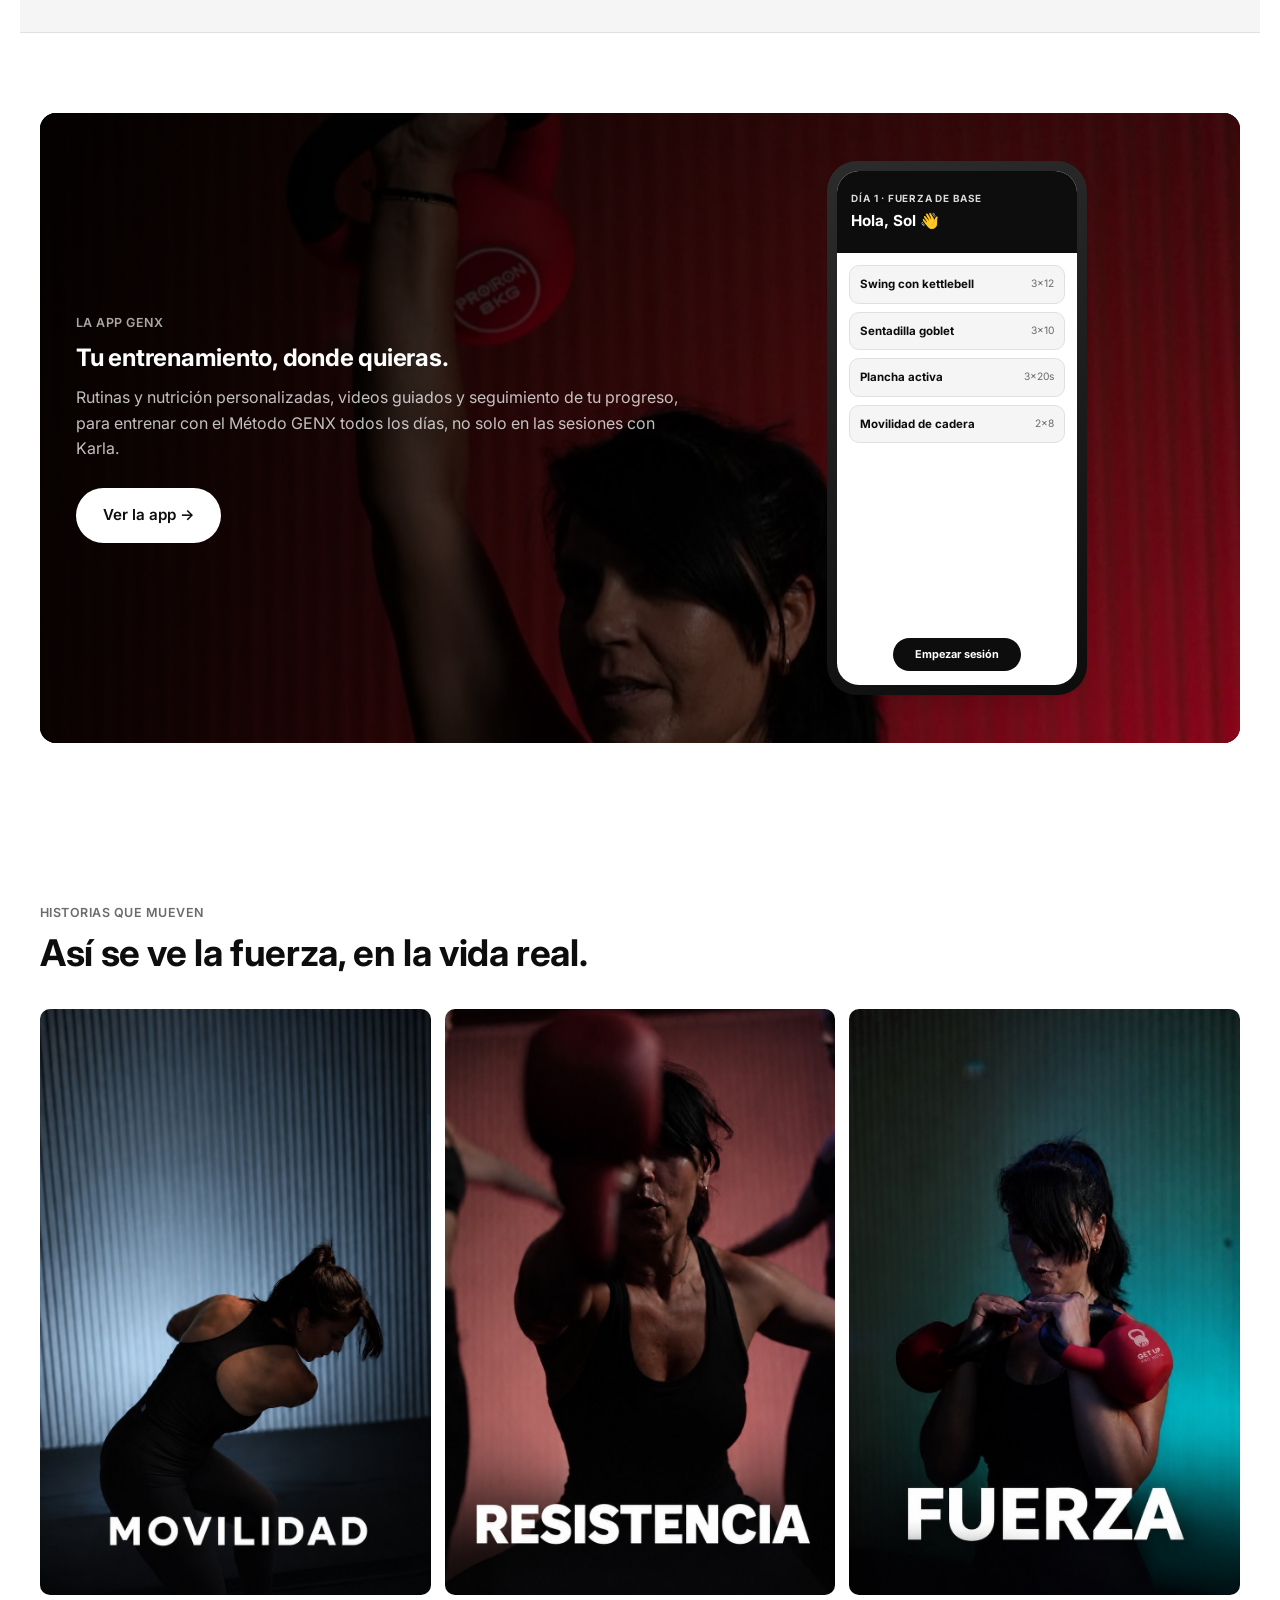
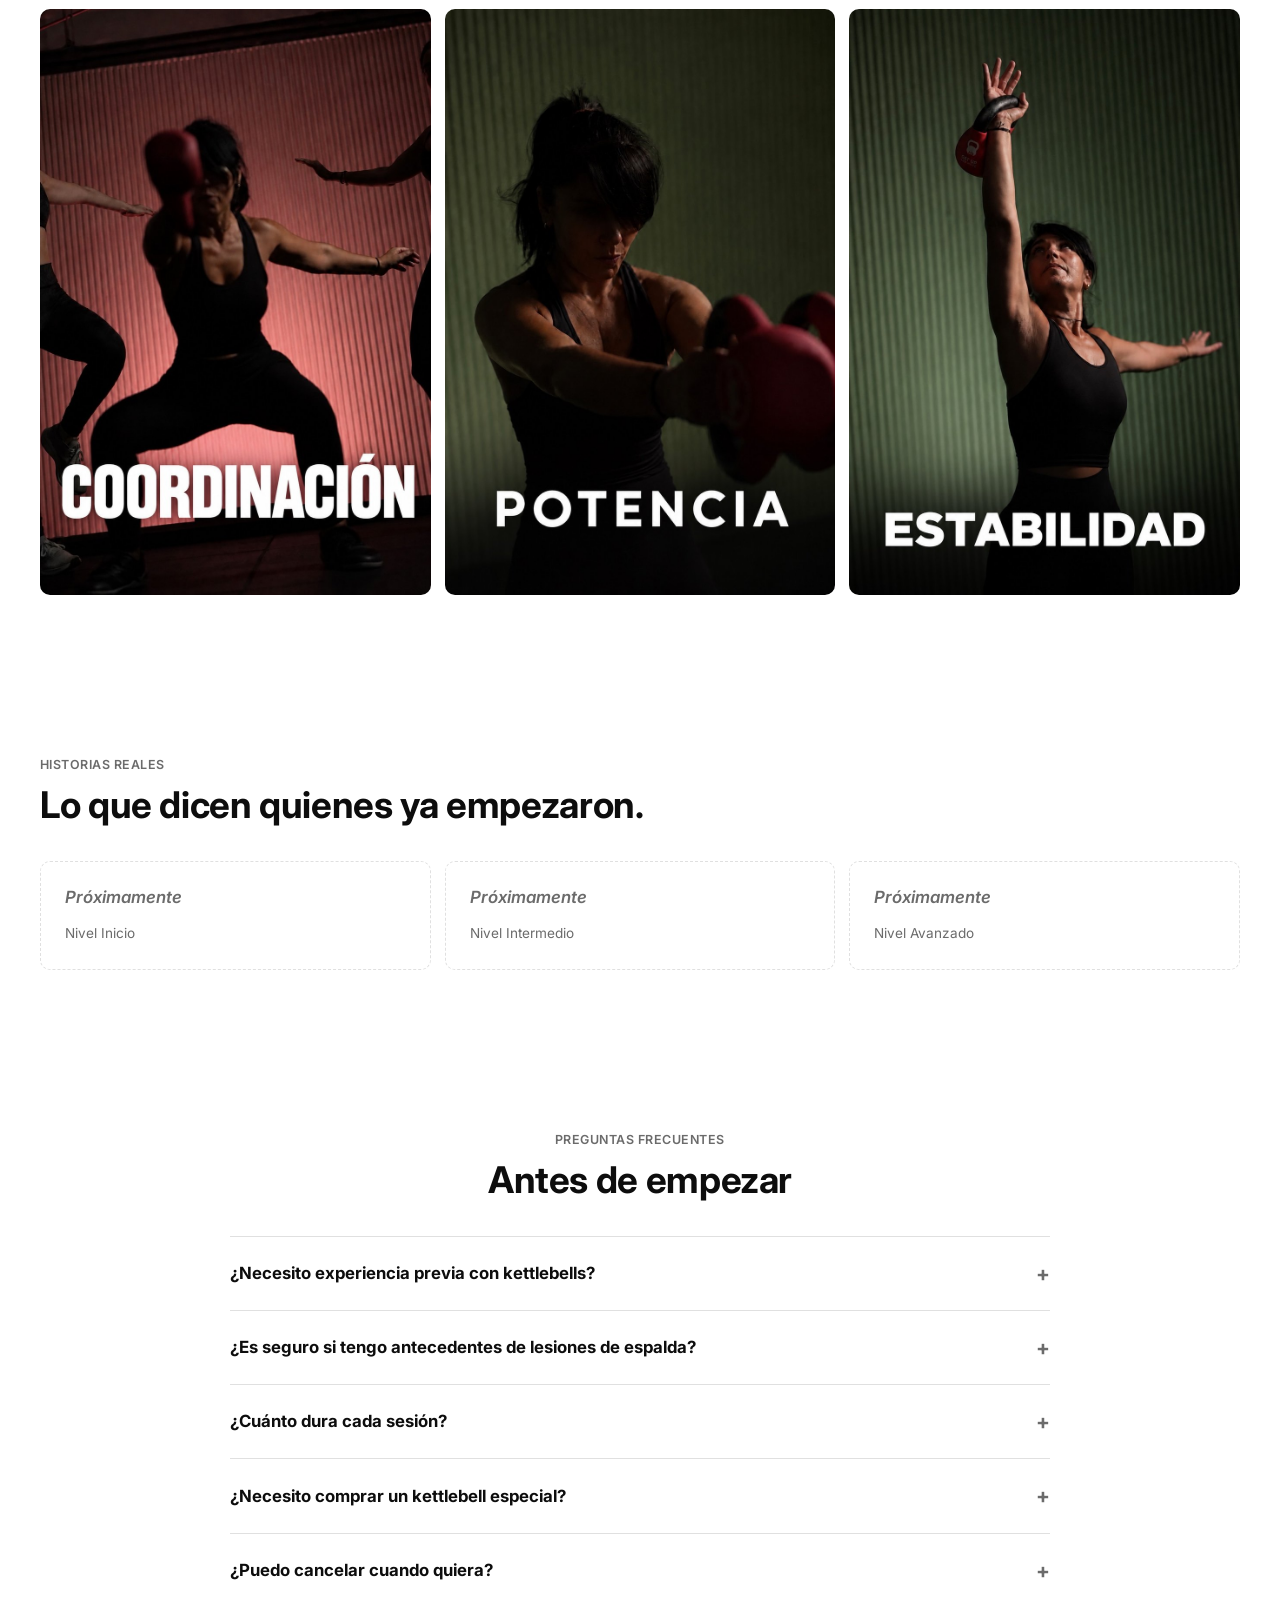
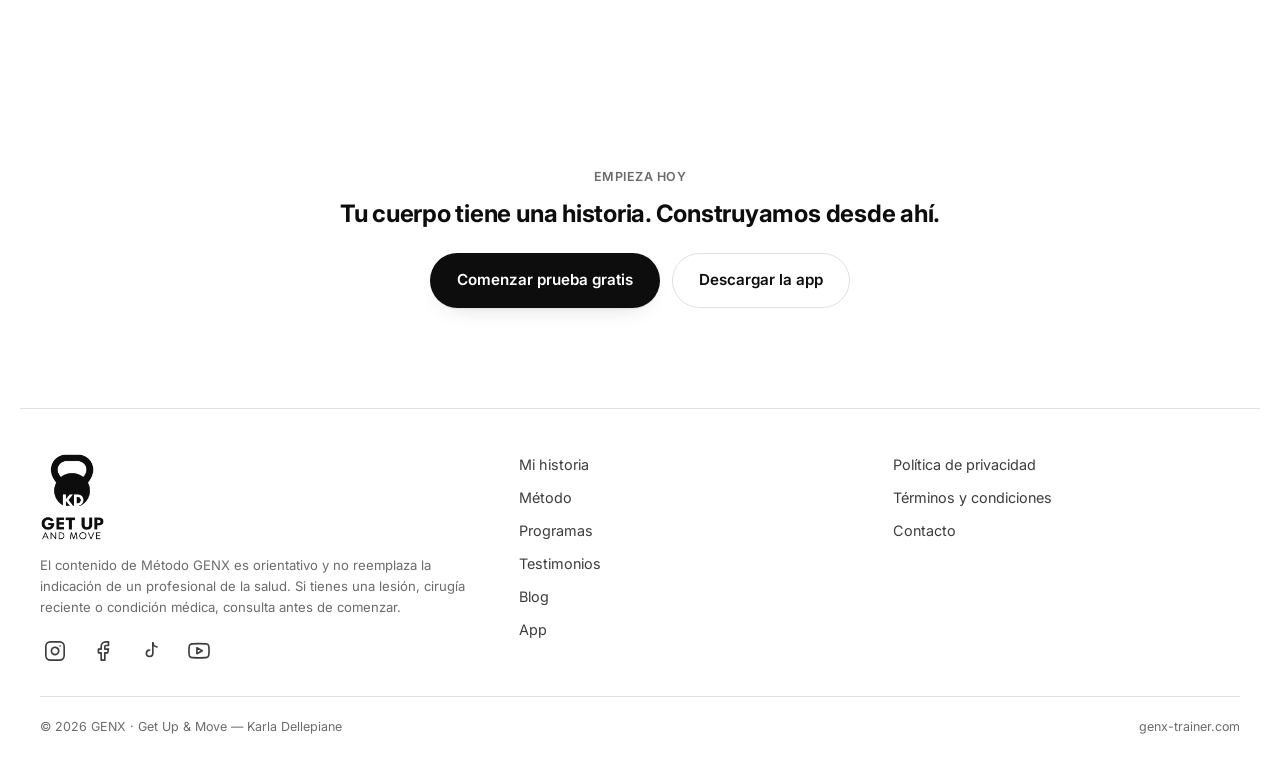
==== commit 520d29f1: "Redes sociales en el pie de pagina: Instagram, Facebook, TikTok, YouTube Co-Authored-By: Claude Sonn" ====
--- a/index.html
+++ b/index.html
@@ -301,6 +301,12 @@
         <img class="logo-img" src="img/logo.png" alt="Get Up and Move, logo de Karla Dellepiane" width="471" height="640">
       </a>
       <p class="disclaimer" data-i18n="footer.disclaimer_index">El contenido de Método GENX es orientativo y no reemplaza la indicación de un profesional de la salud. Si tienes una lesión, cirugía reciente o condición médica, consulta antes de comenzar.</p>
+      <div class="social" aria-label="Redes sociales">
+        <a href="https://www.instagram.com/kdellepianep" target="_blank" rel="noopener noreferrer" aria-label="Instagram" title="Instagram"><svg viewBox="0 0 24 24" width="22" height="22" fill="none" stroke="currentColor" stroke-width="1.8" stroke-linecap="round" stroke-linejoin="round" aria-hidden="true"><rect x="2" y="2" width="20" height="20" rx="5"/><path d="M16 11.37A4 4 0 1 1 12.63 8 4 4 0 0 1 16 11.37z"/><line x1="17.5" y1="6.5" x2="17.51" y2="6.5"/></svg></a>
+        <a href="https://www.facebook.com/karladellepianetrainer" target="_blank" rel="noopener noreferrer" aria-label="Facebook" title="Facebook"><svg viewBox="0 0 24 24" width="22" height="22" fill="none" stroke="currentColor" stroke-width="1.8" stroke-linecap="round" stroke-linejoin="round" aria-hidden="true"><path d="M18 2h-3a5 5 0 0 0-5 5v3H7v4h3v8h4v-8h3l1-4h-4V7a1 1 0 0 1 1-1h3z"/></svg></a>
+        <a href="https://www.tiktok.com/@karladellepiane" target="_blank" rel="noopener noreferrer" aria-label="TikTok" title="TikTok"><svg viewBox="0 0 24 24" width="22" height="22" fill="none" stroke="currentColor" stroke-width="1.8" stroke-linecap="round" stroke-linejoin="round" aria-hidden="true"><path d="M14 3v11.5a3.5 3.5 0 1 1-3.5-3.5"/><path d="M14 3c.3 2.4 1.9 4.2 4.5 4.5"/></svg></a>
+        <a href="https://www.youtube.com/@genxtrainer1249" target="_blank" rel="noopener noreferrer" aria-label="YouTube" title="YouTube"><svg viewBox="0 0 24 24" width="22" height="22" fill="none" stroke="currentColor" stroke-width="1.8" stroke-linecap="round" stroke-linejoin="round" aria-hidden="true"><path d="M22.54 6.42a2.78 2.78 0 0 0-1.94-2C18.88 4 12 4 12 4s-6.88 0-8.6.46a2.78 2.78 0 0 0-1.94 2A29 29 0 0 0 1 11.75a29 29 0 0 0 .46 5.33A2.78 2.78 0 0 0 3.4 19c1.72.46 8.6.46 8.6.46s6.88 0 8.6-.46a2.78 2.78 0 0 0 1.94-2 29 29 0 0 0 .46-5.25 29 29 0 0 0-.46-5.33z"/><polygon points="9.75 15.02 15.5 11.75 9.75 8.48 9.75 15.02"/></svg></a>
+      </div>
     </div>
     <nav aria-label="Sitio">
       <a href="#historia" data-i18n="nav.historia">Mi historia</a>
--- a/styles.css
+++ b/styles.css
@@ -334,6 +334,9 @@
 .foot-grid nav{ display:flex; flex-direction:column; gap:10px; font-size:.9rem; }
 .foot-grid a{ text-decoration:none; color:var(--gray-700); }
 .foot-legal{ margin-top: 30px; padding-top:20px; border-top:1px solid var(--gray-200); font-size:.78rem; color:var(--gray-500); display:flex; flex-wrap:wrap; gap:16px; justify-content:space-between; }
+.social{ display:flex; gap:18px; margin-top:18px; }
+.social a{ color:var(--gray-700); display:inline-flex; padding:4px; transition:opacity .15s; }
+.social a:hover{ opacity:.6; }
 .disclaimer{ font-size:.82rem; color:var(--gray-500); max-width: 74ch; margin-top:14px; }
 
 @media (prefers-reduced-motion: no-preference){
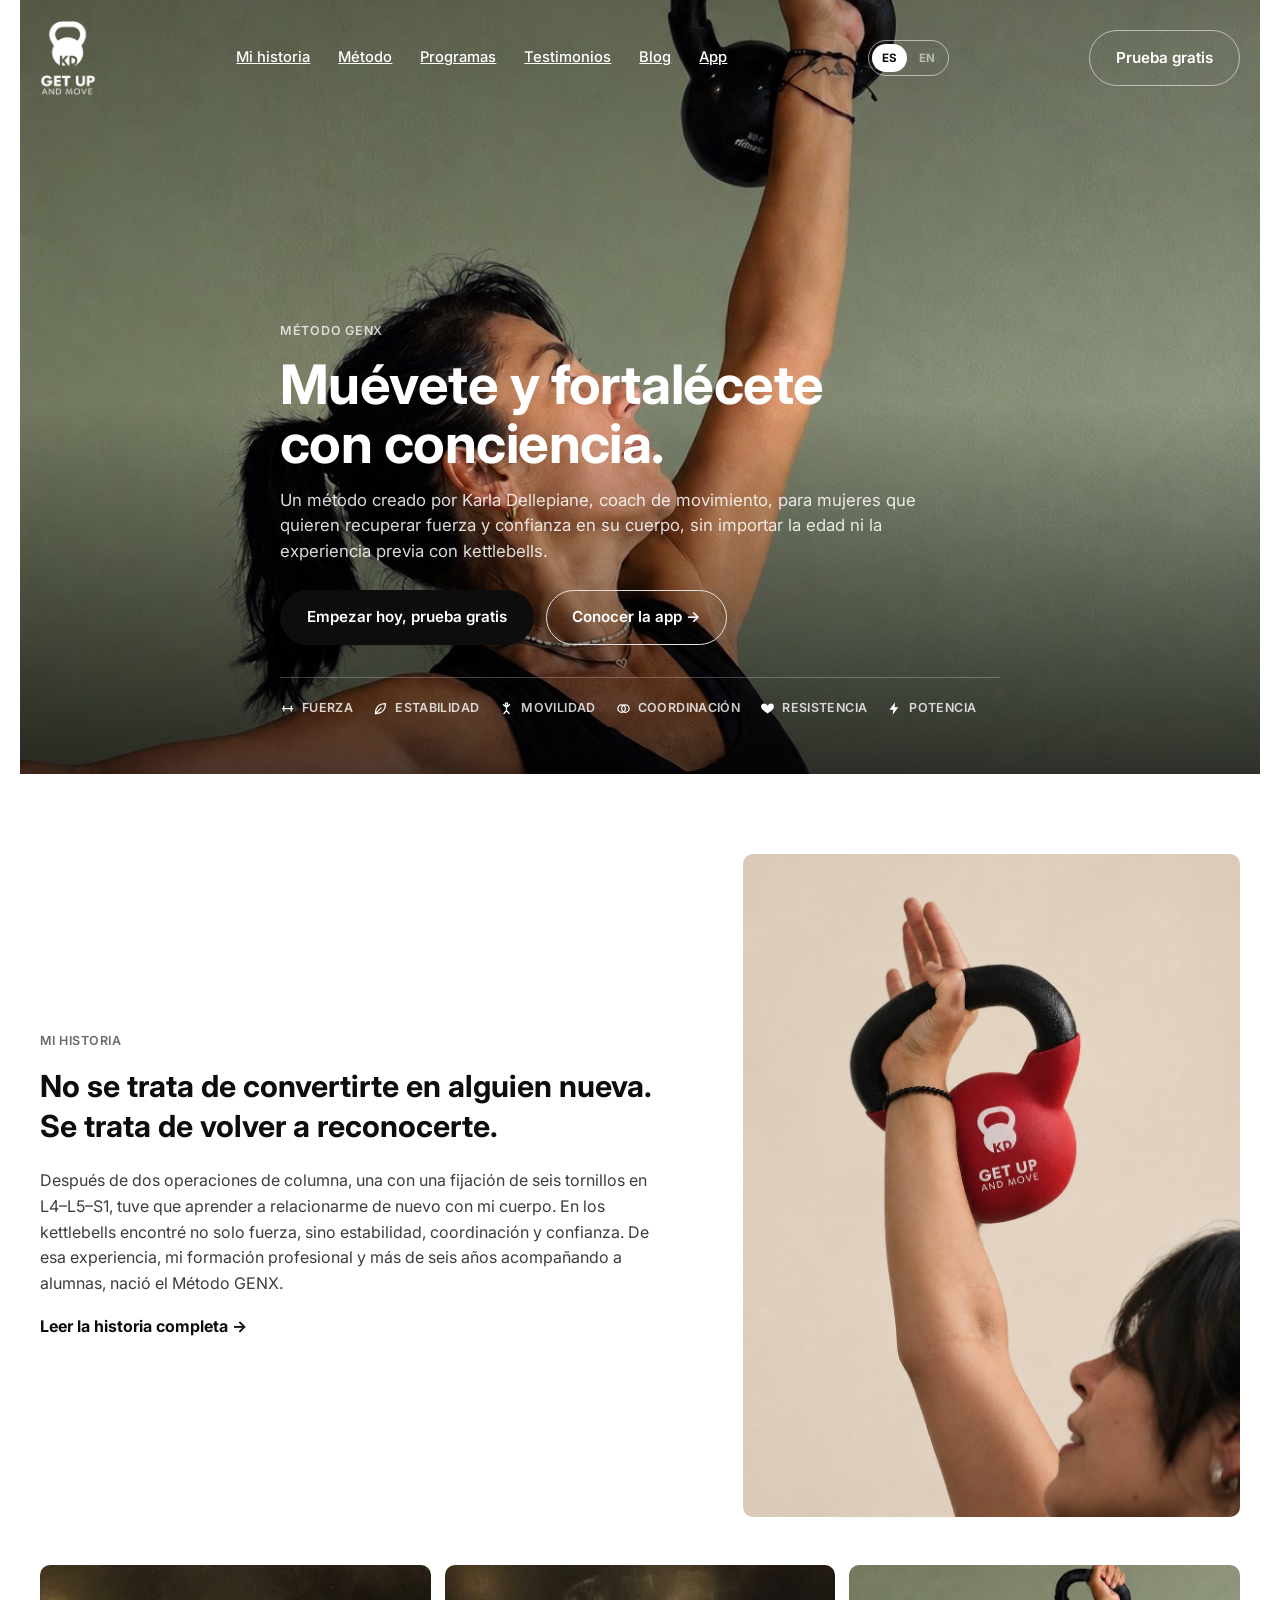
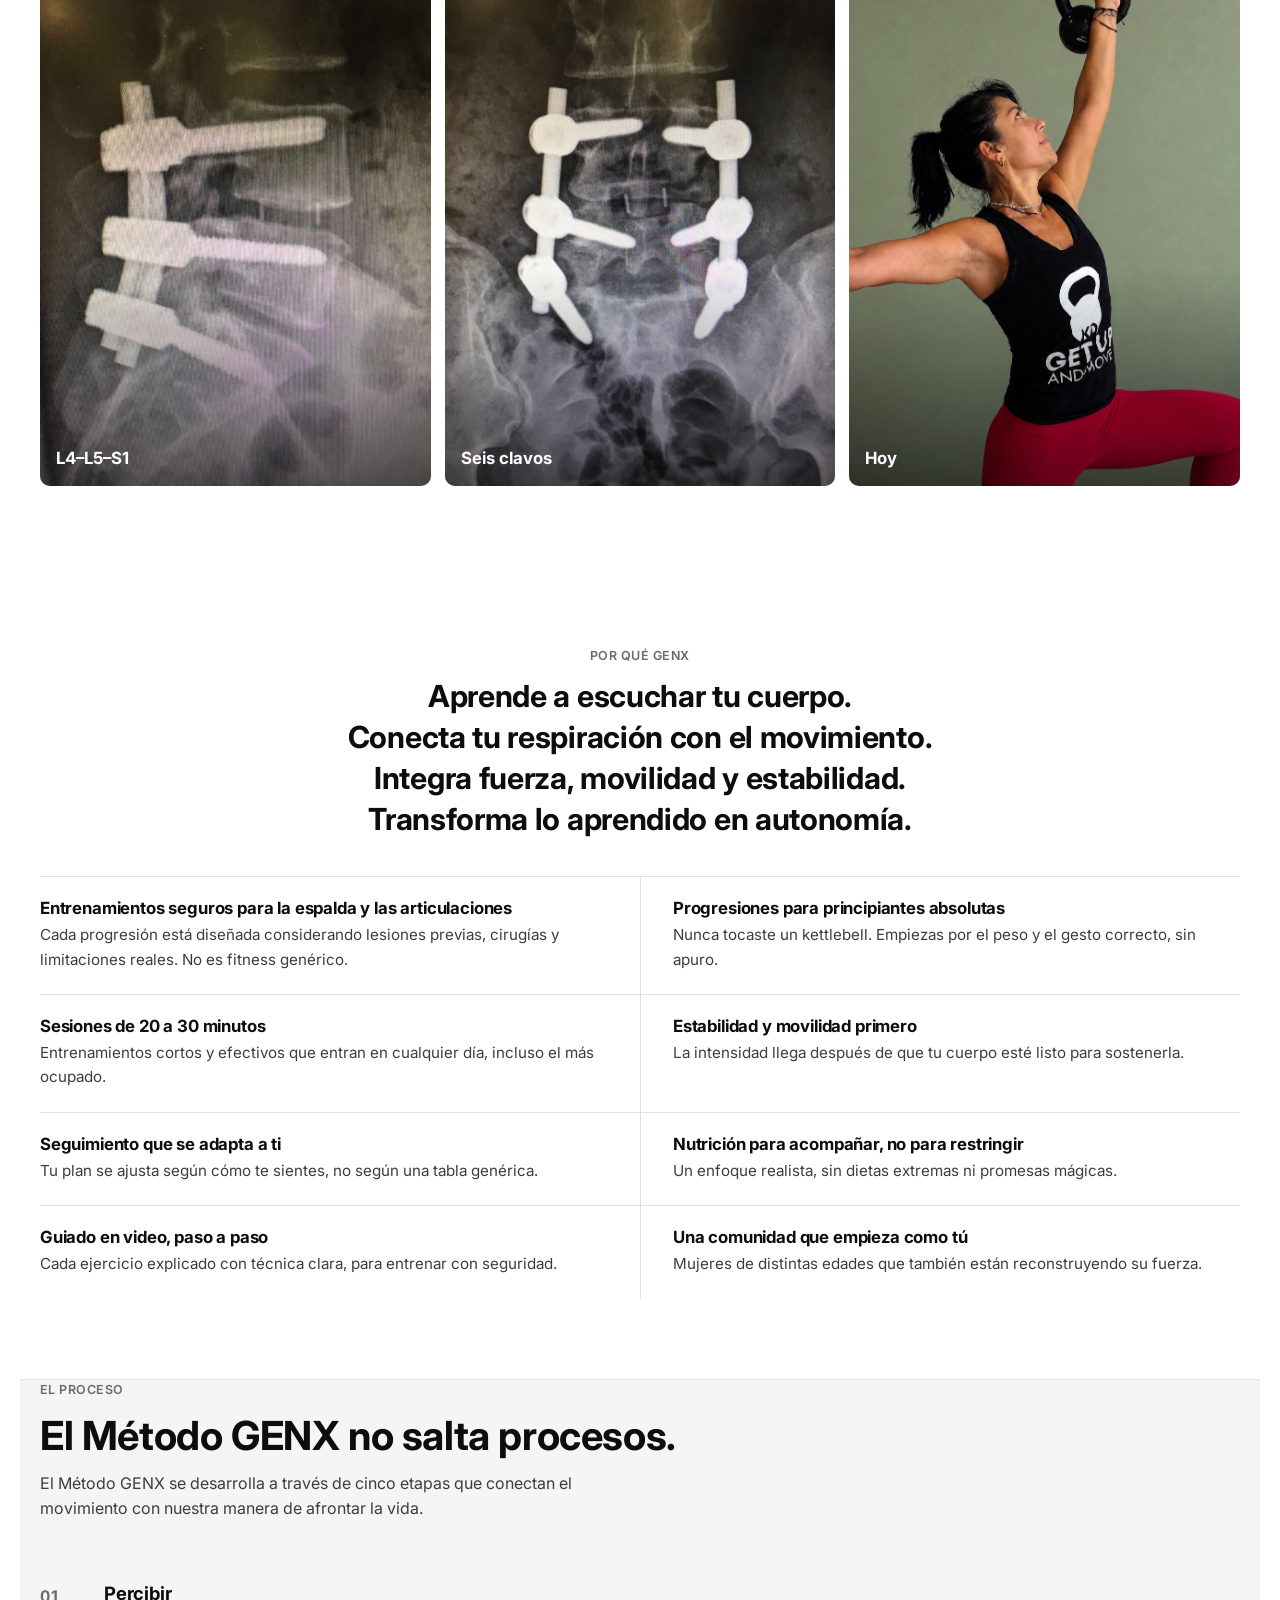
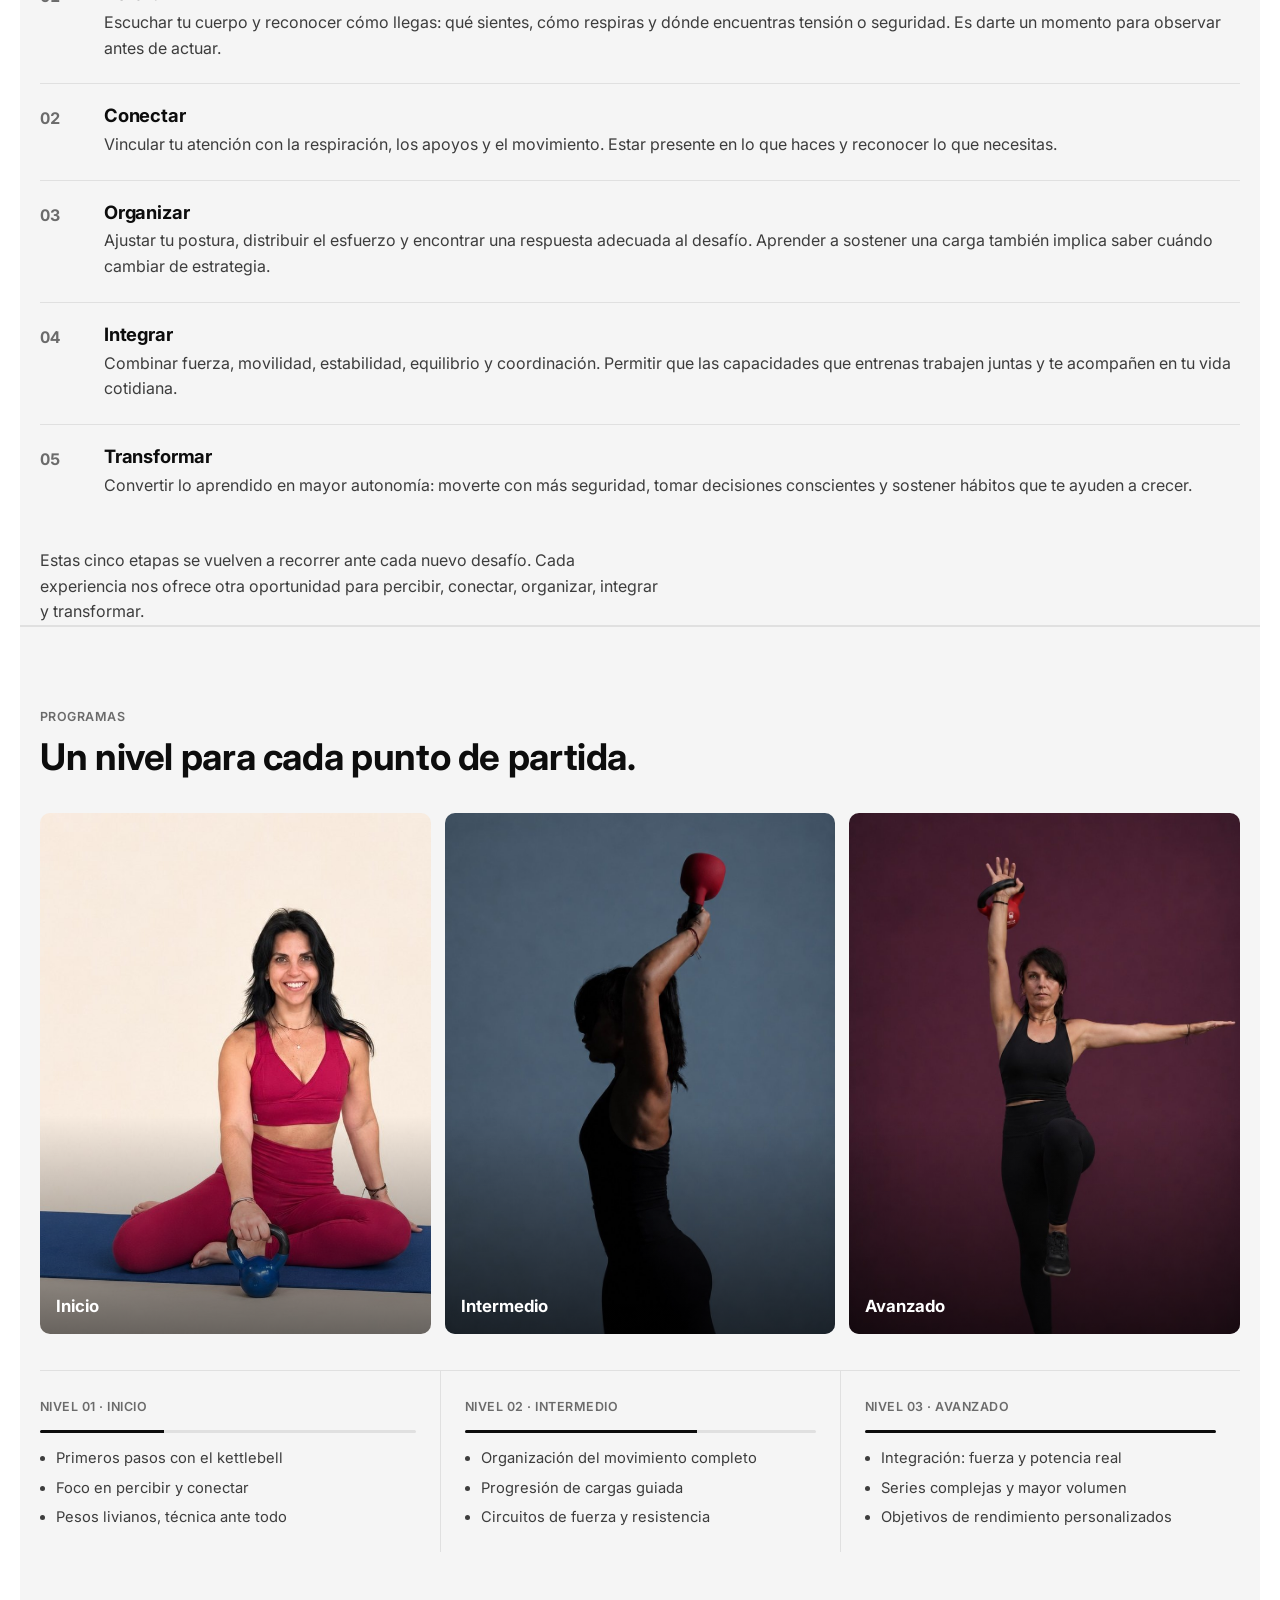
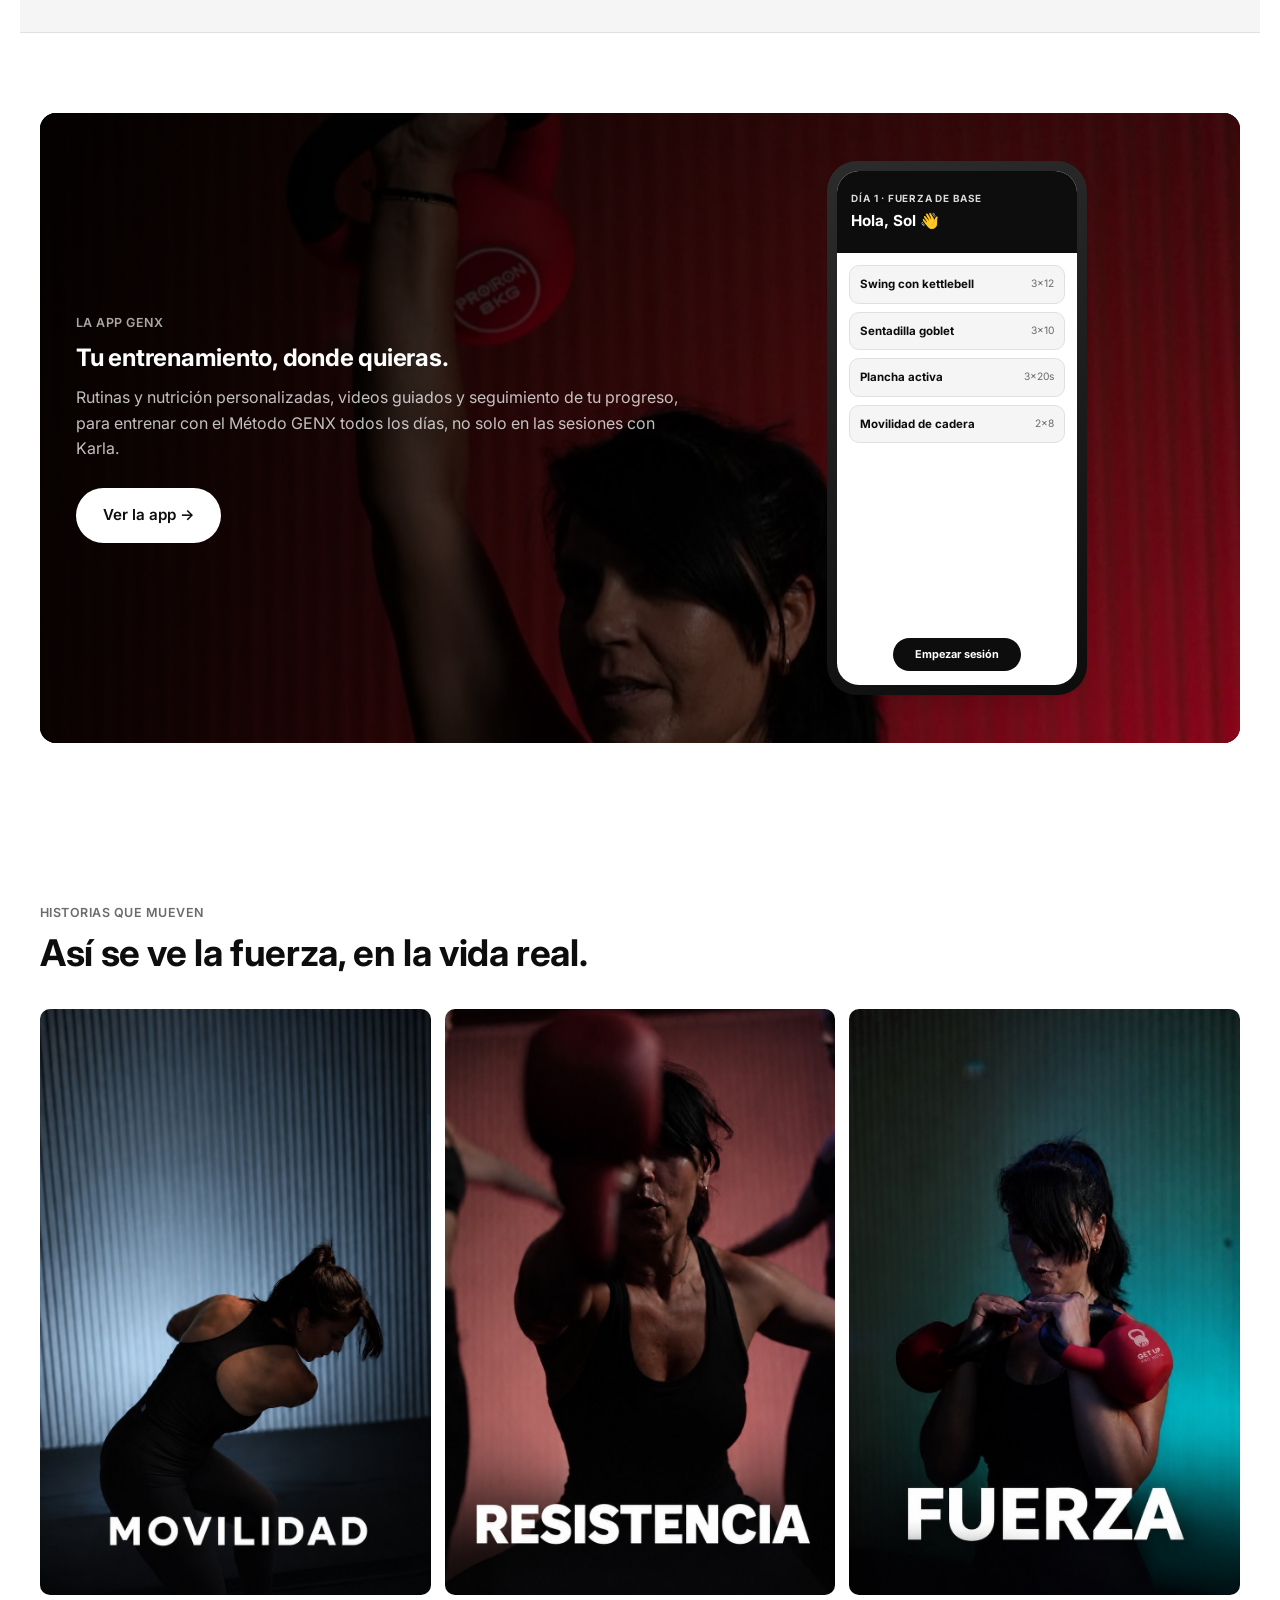
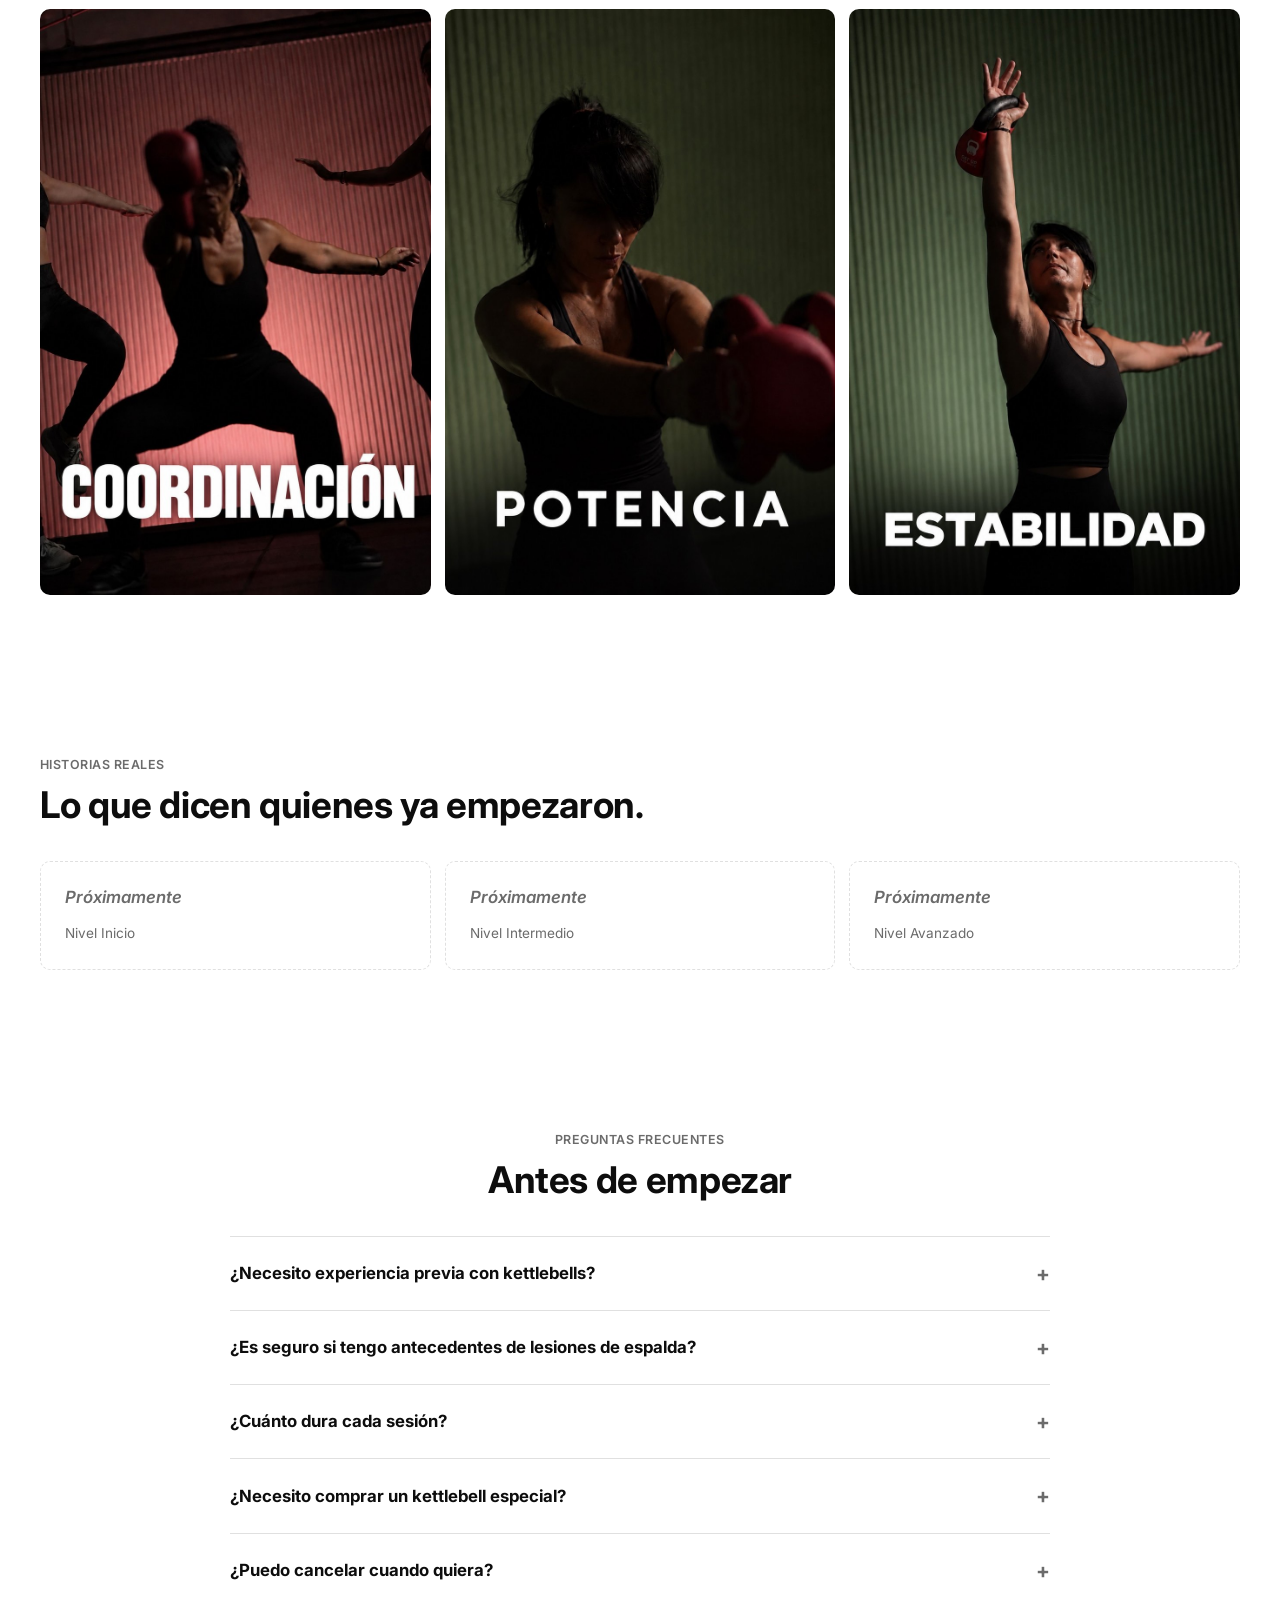
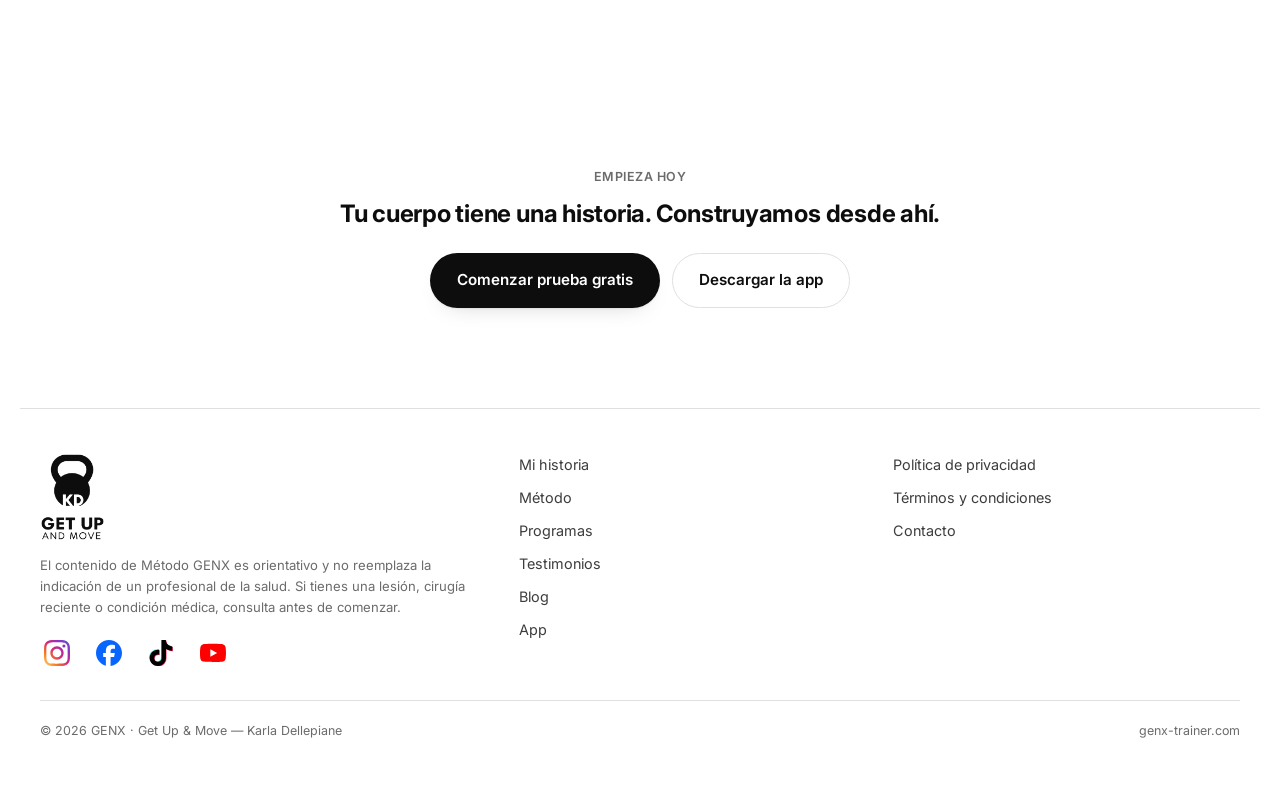
==== commit fbf45b42: "Redes sociales: logos oficiales a color Co-Authored-By: Claude Sonnet 5.5 <noreply@anthropic.com>" ====
--- a/index.html
+++ b/index.html
@@ -302,10 +302,10 @@
       </a>
       <p class="disclaimer" data-i18n="footer.disclaimer_index">El contenido de Método GENX es orientativo y no reemplaza la indicación de un profesional de la salud. Si tienes una lesión, cirugía reciente o condición médica, consulta antes de comenzar.</p>
       <div class="social" aria-label="Redes sociales">
-        <a href="https://www.instagram.com/kdellepianep" target="_blank" rel="noopener noreferrer" aria-label="Instagram" title="Instagram"><svg viewBox="0 0 24 24" width="22" height="22" fill="none" stroke="currentColor" stroke-width="1.8" stroke-linecap="round" stroke-linejoin="round" aria-hidden="true"><rect x="2" y="2" width="20" height="20" rx="5"/><path d="M16 11.37A4 4 0 1 1 12.63 8 4 4 0 0 1 16 11.37z"/><line x1="17.5" y1="6.5" x2="17.51" y2="6.5"/></svg></a>
-        <a href="https://www.facebook.com/karladellepianetrainer" target="_blank" rel="noopener noreferrer" aria-label="Facebook" title="Facebook"><svg viewBox="0 0 24 24" width="22" height="22" fill="none" stroke="currentColor" stroke-width="1.8" stroke-linecap="round" stroke-linejoin="round" aria-hidden="true"><path d="M18 2h-3a5 5 0 0 0-5 5v3H7v4h3v8h4v-8h3l1-4h-4V7a1 1 0 0 1 1-1h3z"/></svg></a>
-        <a href="https://www.tiktok.com/@karladellepiane" target="_blank" rel="noopener noreferrer" aria-label="TikTok" title="TikTok"><svg viewBox="0 0 24 24" width="22" height="22" fill="none" stroke="currentColor" stroke-width="1.8" stroke-linecap="round" stroke-linejoin="round" aria-hidden="true"><path d="M14 3v11.5a3.5 3.5 0 1 1-3.5-3.5"/><path d="M14 3c.3 2.4 1.9 4.2 4.5 4.5"/></svg></a>
-        <a href="https://www.youtube.com/@genxtrainer1249" target="_blank" rel="noopener noreferrer" aria-label="YouTube" title="YouTube"><svg viewBox="0 0 24 24" width="22" height="22" fill="none" stroke="currentColor" stroke-width="1.8" stroke-linecap="round" stroke-linejoin="round" aria-hidden="true"><path d="M22.54 6.42a2.78 2.78 0 0 0-1.94-2C18.88 4 12 4 12 4s-6.88 0-8.6.46a2.78 2.78 0 0 0-1.94 2A29 29 0 0 0 1 11.75a29 29 0 0 0 .46 5.33A2.78 2.78 0 0 0 3.4 19c1.72.46 8.6.46 8.6.46s6.88 0 8.6-.46a2.78 2.78 0 0 0 1.94-2 29 29 0 0 0 .46-5.25 29 29 0 0 0-.46-5.33z"/><polygon points="9.75 15.02 15.5 11.75 9.75 8.48 9.75 15.02"/></svg></a>
+        <a href="https://www.instagram.com/kdellepianep" target="_blank" rel="noopener noreferrer" aria-label="Instagram" title="Instagram"><svg viewBox="0 0 24 24" width="26" height="26" aria-hidden="true"><defs><linearGradient id="igGrad" x1="0" y1="1" x2="1" y2="0"><stop offset="0" stop-color="#FEDA75"/><stop offset=".25" stop-color="#FA7E1E"/><stop offset=".5" stop-color="#D62976"/><stop offset=".75" stop-color="#962FBF"/><stop offset="1" stop-color="#4F5BD5"/></linearGradient></defs><path fill="url(#igGrad)" d="M7.0301.084c-1.2768.0602-2.1487.264-2.911.5634-.7888.3075-1.4575.72-2.1228 1.3877-.6652.6677-1.075 1.3368-1.3802 2.127-.2954.7638-.4956 1.6365-.552 2.914-.0564 1.2775-.0689 1.6882-.0626 4.947.0062 3.2586.0206 3.6671.0825 4.9473.061 1.2765.264 2.1482.5635 2.9107.308.7889.72 1.4573 1.388 2.1228.6679.6655 1.3365 1.0743 2.1285 1.38.7632.295 1.6361.4961 2.9134.552 1.2773.056 1.6884.069 4.9462.0627 3.2578-.0062 3.668-.0207 4.9478-.0814 1.28-.0607 2.147-.2652 2.9098-.5633.7889-.3086 1.4578-.72 2.1228-1.3881.665-.6682 1.0745-1.3378 1.3795-2.1284.2957-.7632.4966-1.636.552-2.9124.056-1.2809.0692-1.6898.063-4.948-.0063-3.2583-.021-3.6668-.0817-4.9465-.0607-1.2797-.264-2.1487-.5633-2.9117-.3084-.7889-.72-1.4568-1.3876-2.1228C21.2982 1.33 20.628.9208 19.8378.6165 19.074.321 18.2017.1197 16.9244.0645 15.6471.0093 15.236-.005 11.977.0014 8.718.0076 8.31.0215 7.0301.0839m.1402 21.6932c-1.17-.0509-1.8053-.2453-2.2287-.408-.5606-.216-.96-.4771-1.3819-.895-.422-.4178-.6811-.8186-.9-1.378-.1644-.4234-.3624-1.058-.4171-2.228-.0595-1.2645-.072-1.6442-.079-4.848-.007-3.2037.0053-3.583.0607-4.848.05-1.169.2456-1.805.408-2.2282.216-.5613.4762-.96.895-1.3816.4188-.4217.8184-.6814 1.3783-.9003.423-.1651 1.0575-.3614 2.227-.4171 1.2655-.06 1.6447-.072 4.848-.079 3.2033-.007 3.5835.005 4.8495.0608 1.169.0508 1.8053.2445 2.228.408.5608.216.96.4754 1.3816.895.4217.4194.6816.8176.9005 1.3787.1653.4217.3617 1.056.4169 2.2263.0602 1.2655.0739 1.645.0796 4.848.0058 3.203-.0055 3.5834-.061 4.848-.051 1.17-.245 1.8055-.408 2.2294-.216.5604-.4763.96-.8954 1.3814-.419.4215-.8181.6811-1.3783.9-.4224.1649-1.0577.3617-2.2262.4174-1.2656.0595-1.6448.072-4.8493.079-3.2045.007-3.5825-.006-4.848-.0608M16.953 5.5864A1.44 1.44 0 1 0 18.39 4.144a1.44 1.44 0 0 0-1.437 1.4424M5.8385 12.012c.0067 3.4032 2.7706 6.1557 6.173 6.1493 3.4026-.0065 6.157-2.7701 6.1506-6.1733-.0065-3.4032-2.771-6.1565-6.174-6.1498-3.403.0067-6.156 2.771-6.1496 6.1738M8 12.0077a4 4 0 1 1 4.008 3.9921A3.9996 3.9996 0 0 1 8 12.0077"/></svg></a>
+        <a href="https://www.facebook.com/karladellepianetrainer" target="_blank" rel="noopener noreferrer" aria-label="Facebook" title="Facebook"><svg viewBox="0 0 24 24" width="26" height="26" aria-hidden="true"><path fill="#0866FF" d="M9.101 23.691v-7.98H6.627v-3.667h2.474v-1.58c0-4.085 1.848-5.978 5.858-5.978.401 0 .955.042 1.468.103a8.68 8.68 0 0 1 1.141.195v3.325a8.623 8.623 0 0 0-.653-.036 26.805 26.805 0 0 0-.733-.009c-.707 0-1.259.096-1.675.309a1.686 1.686 0 0 0-.679.622c-.258.42-.374.995-.374 1.752v1.297h3.919l-.386 2.103-.287 1.564h-3.246v8.245C19.396 23.238 24 18.179 24 12.044c0-6.627-5.373-12-12-12s-12 5.373-12 12c0 5.628 3.874 10.35 9.101 11.647Z"/></svg></a>
+        <a href="https://www.tiktok.com/@karladellepiane" target="_blank" rel="noopener noreferrer" aria-label="TikTok" title="TikTok"><svg viewBox="0 0 24 24" width="26" height="26" aria-hidden="true"><path fill="#25F4EE" transform="translate(-.5 -.5)" d="M12.525.02c1.31-.02 2.61-.01 3.91-.02.08 1.53.63 3.09 1.75 4.17 1.12 1.11 2.7 1.62 4.24 1.79v4.03c-1.44-.05-2.89-.35-4.2-.97-.57-.26-1.1-.59-1.62-.93-.01 2.92.01 5.84-.02 8.75-.08 1.4-.54 2.79-1.35 3.94-1.31 1.92-3.58 3.17-5.91 3.21-1.43.08-2.86-.31-4.08-1.03-2.02-1.19-3.44-3.37-3.65-5.71-.02-.5-.03-1-.01-1.49.18-1.9 1.12-3.72 2.58-4.96 1.66-1.44 3.98-2.13 6.15-1.72.02 1.48-.04 2.96-.04 4.44-.99-.32-2.15-.23-3.02.37-.63.41-1.11 1.04-1.36 1.75-.21.51-.15 1.07-.14 1.61.24 1.64 1.82 3.02 3.5 2.87 1.12-.01 2.19-.66 2.77-1.61.19-.33.4-.67.41-1.06.1-1.79.06-3.57.07-5.36.01-4.03-.01-8.05.02-12.07z"/><path fill="#FE2C55" transform="translate(.5 .5)" d="M12.525.02c1.31-.02 2.61-.01 3.91-.02.08 1.53.63 3.09 1.75 4.17 1.12 1.11 2.7 1.62 4.24 1.79v4.03c-1.44-.05-2.89-.35-4.2-.97-.57-.26-1.1-.59-1.62-.93-.01 2.92.01 5.84-.02 8.75-.08 1.4-.54 2.79-1.35 3.94-1.31 1.92-3.58 3.17-5.91 3.21-1.43.08-2.86-.31-4.08-1.03-2.02-1.19-3.44-3.37-3.65-5.71-.02-.5-.03-1-.01-1.49.18-1.9 1.12-3.72 2.58-4.96 1.66-1.44 3.98-2.13 6.15-1.72.02 1.48-.04 2.96-.04 4.44-.99-.32-2.15-.23-3.02.37-.63.41-1.11 1.04-1.36 1.75-.21.51-.15 1.07-.14 1.61.24 1.64 1.82 3.02 3.5 2.87 1.12-.01 2.19-.66 2.77-1.61.19-.33.4-.67.41-1.06.1-1.79.06-3.57.07-5.36.01-4.03-.01-8.05.02-12.07z"/><path fill="#000" d="M12.525.02c1.31-.02 2.61-.01 3.91-.02.08 1.53.63 3.09 1.75 4.17 1.12 1.11 2.7 1.62 4.24 1.79v4.03c-1.44-.05-2.89-.35-4.2-.97-.57-.26-1.1-.59-1.62-.93-.01 2.92.01 5.84-.02 8.75-.08 1.4-.54 2.79-1.35 3.94-1.31 1.92-3.58 3.17-5.91 3.21-1.43.08-2.86-.31-4.08-1.03-2.02-1.19-3.44-3.37-3.65-5.71-.02-.5-.03-1-.01-1.49.18-1.9 1.12-3.72 2.58-4.96 1.66-1.44 3.98-2.13 6.15-1.72.02 1.48-.04 2.96-.04 4.44-.99-.32-2.15-.23-3.02.37-.63.41-1.11 1.04-1.36 1.75-.21.51-.15 1.07-.14 1.61.24 1.64 1.82 3.02 3.5 2.87 1.12-.01 2.19-.66 2.77-1.61.19-.33.4-.67.41-1.06.1-1.79.06-3.57.07-5.36.01-4.03-.01-8.05.02-12.07z"/></svg></a>
+        <a href="https://www.youtube.com/@genxtrainer1249" target="_blank" rel="noopener noreferrer" aria-label="YouTube" title="YouTube"><svg viewBox="0 0 24 24" width="26" height="26" aria-hidden="true"><path fill="#FF0000" d="M23.498 6.186a3.016 3.016 0 0 0-2.122-2.136C19.505 3.545 12 3.545 12 3.545s-7.505 0-9.377.505A3.017 3.017 0 0 0 .502 6.186C0 8.07 0 12 0 12s0 3.93.502 5.814a3.016 3.016 0 0 0 2.122 2.136c1.871.505 9.376.505 9.376.505s7.505 0 9.377-.505a3.015 3.015 0 0 0 2.122-2.136C24 15.93 24 12 24 12s0-3.93-.502-5.814zM9.545 15.568V8.432L15.818 12l-6.273 3.568z"/></svg></a>
       </div>
     </div>
     <nav aria-label="Sitio">
--- a/styles.css
+++ b/styles.css
@@ -335,8 +335,8 @@
 .foot-grid a{ text-decoration:none; color:var(--gray-700); }
 .foot-legal{ margin-top: 30px; padding-top:20px; border-top:1px solid var(--gray-200); font-size:.78rem; color:var(--gray-500); display:flex; flex-wrap:wrap; gap:16px; justify-content:space-between; }
 .social{ display:flex; gap:18px; margin-top:18px; }
-.social a{ color:var(--gray-700); display:inline-flex; padding:4px; transition:opacity .15s; }
-.social a:hover{ opacity:.6; }
+.social a{ display:inline-flex; padding:4px; transition:transform .15s; }
+.social a:hover{ transform:translateY(-2px); }
 .disclaimer{ font-size:.82rem; color:var(--gray-500); max-width: 74ch; margin-top:14px; }
 
 @media (prefers-reduced-motion: no-preference){
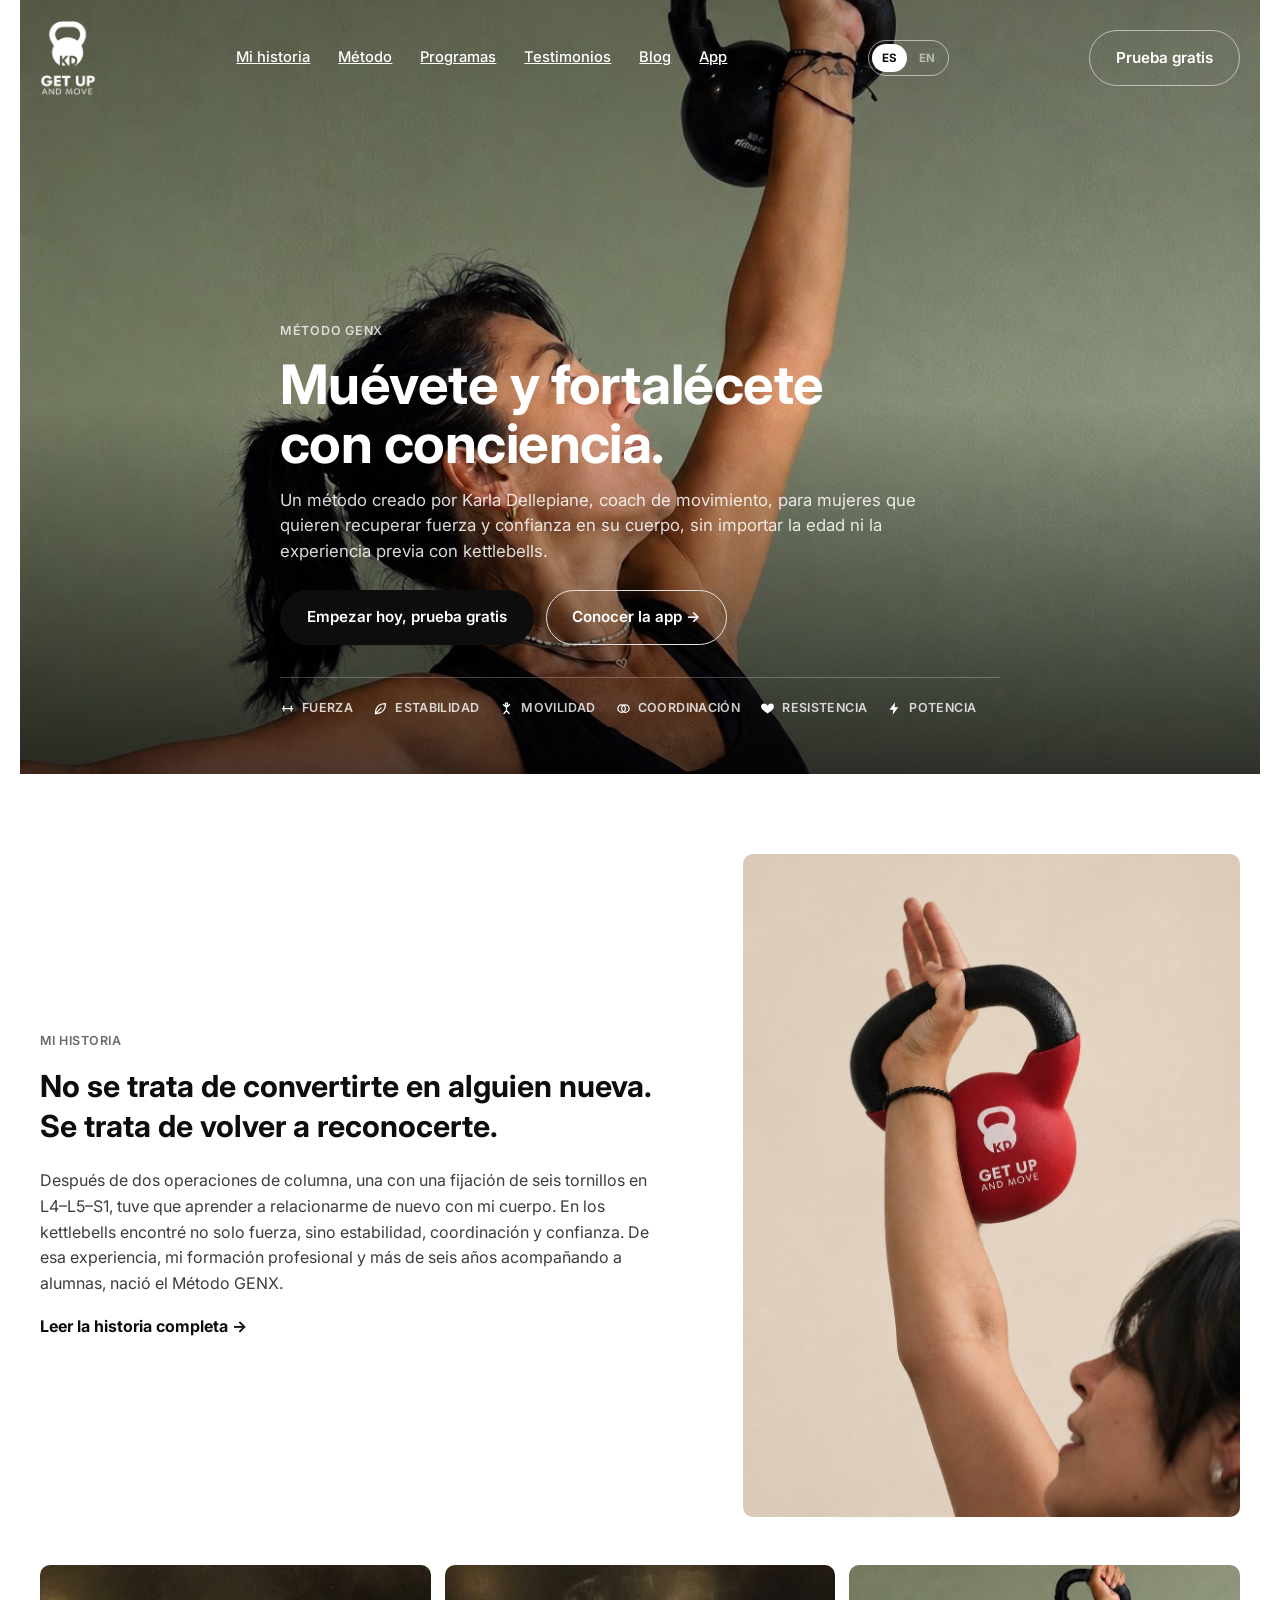
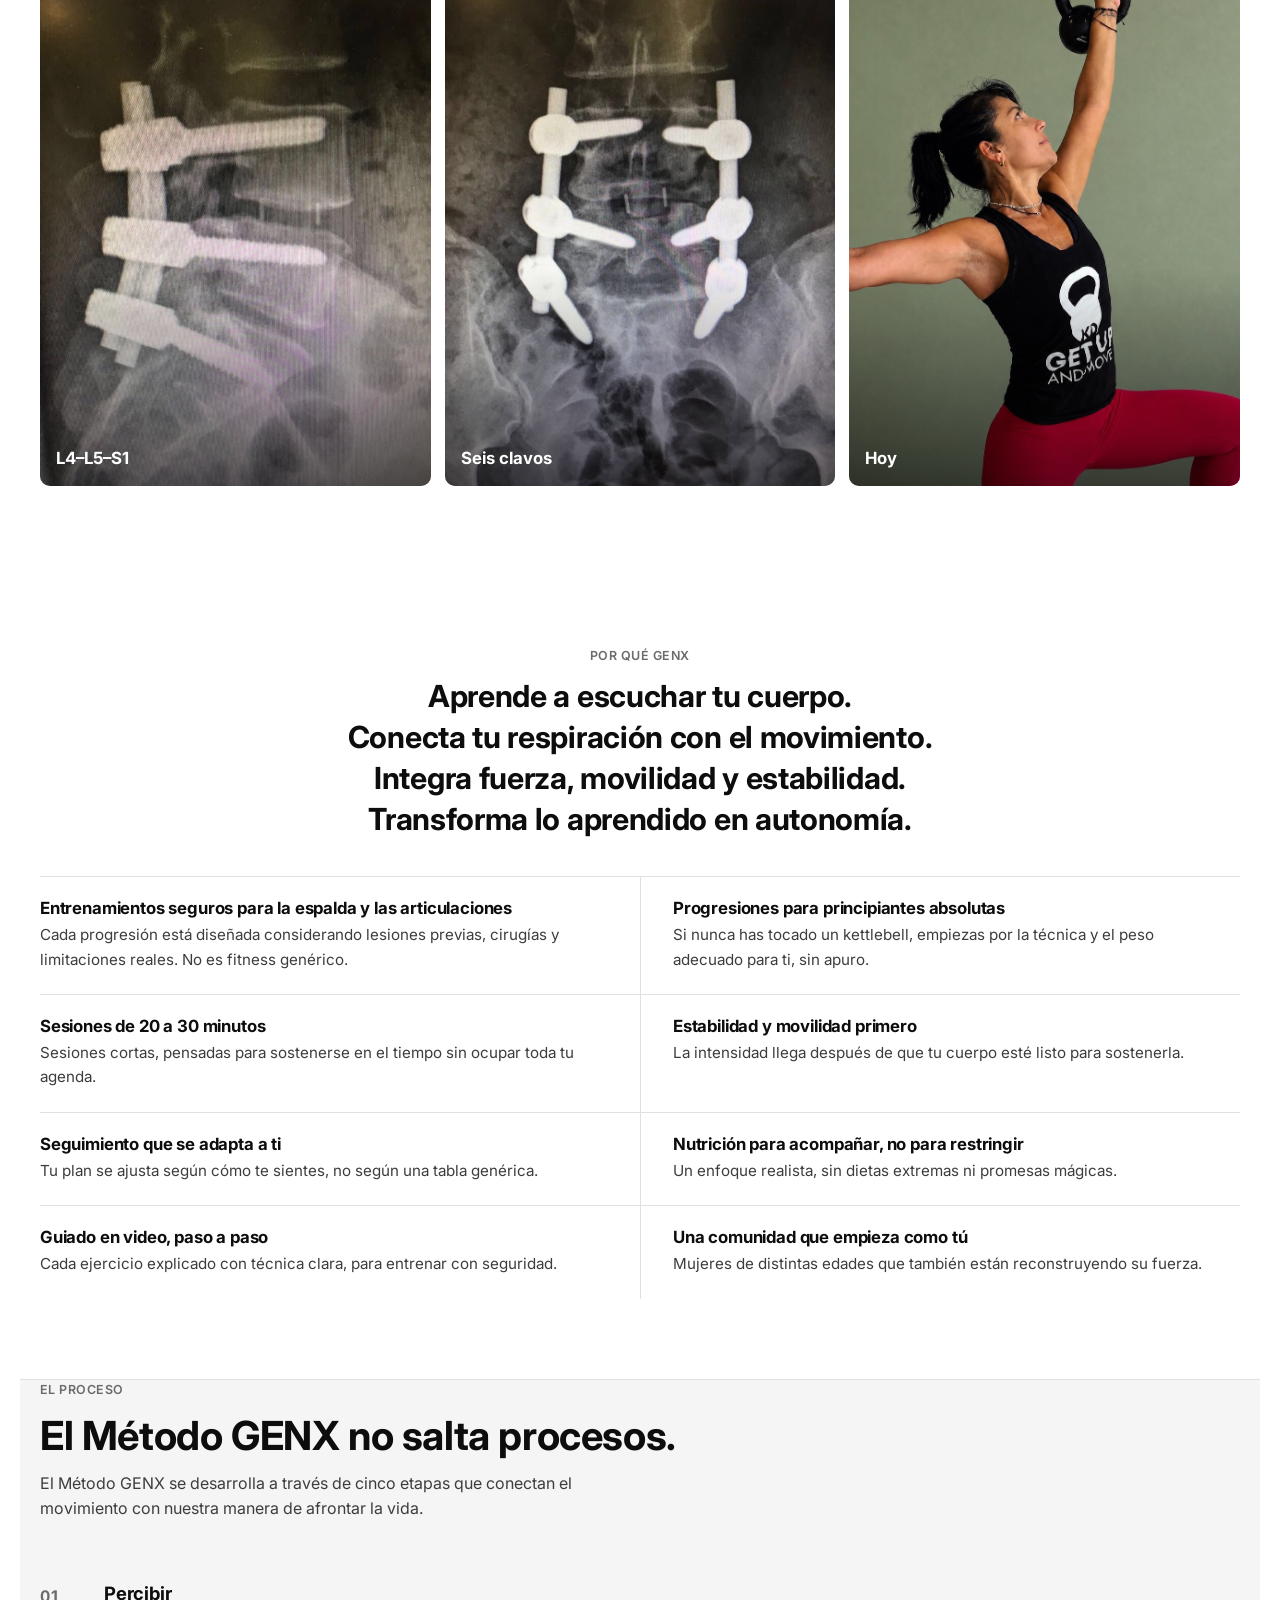
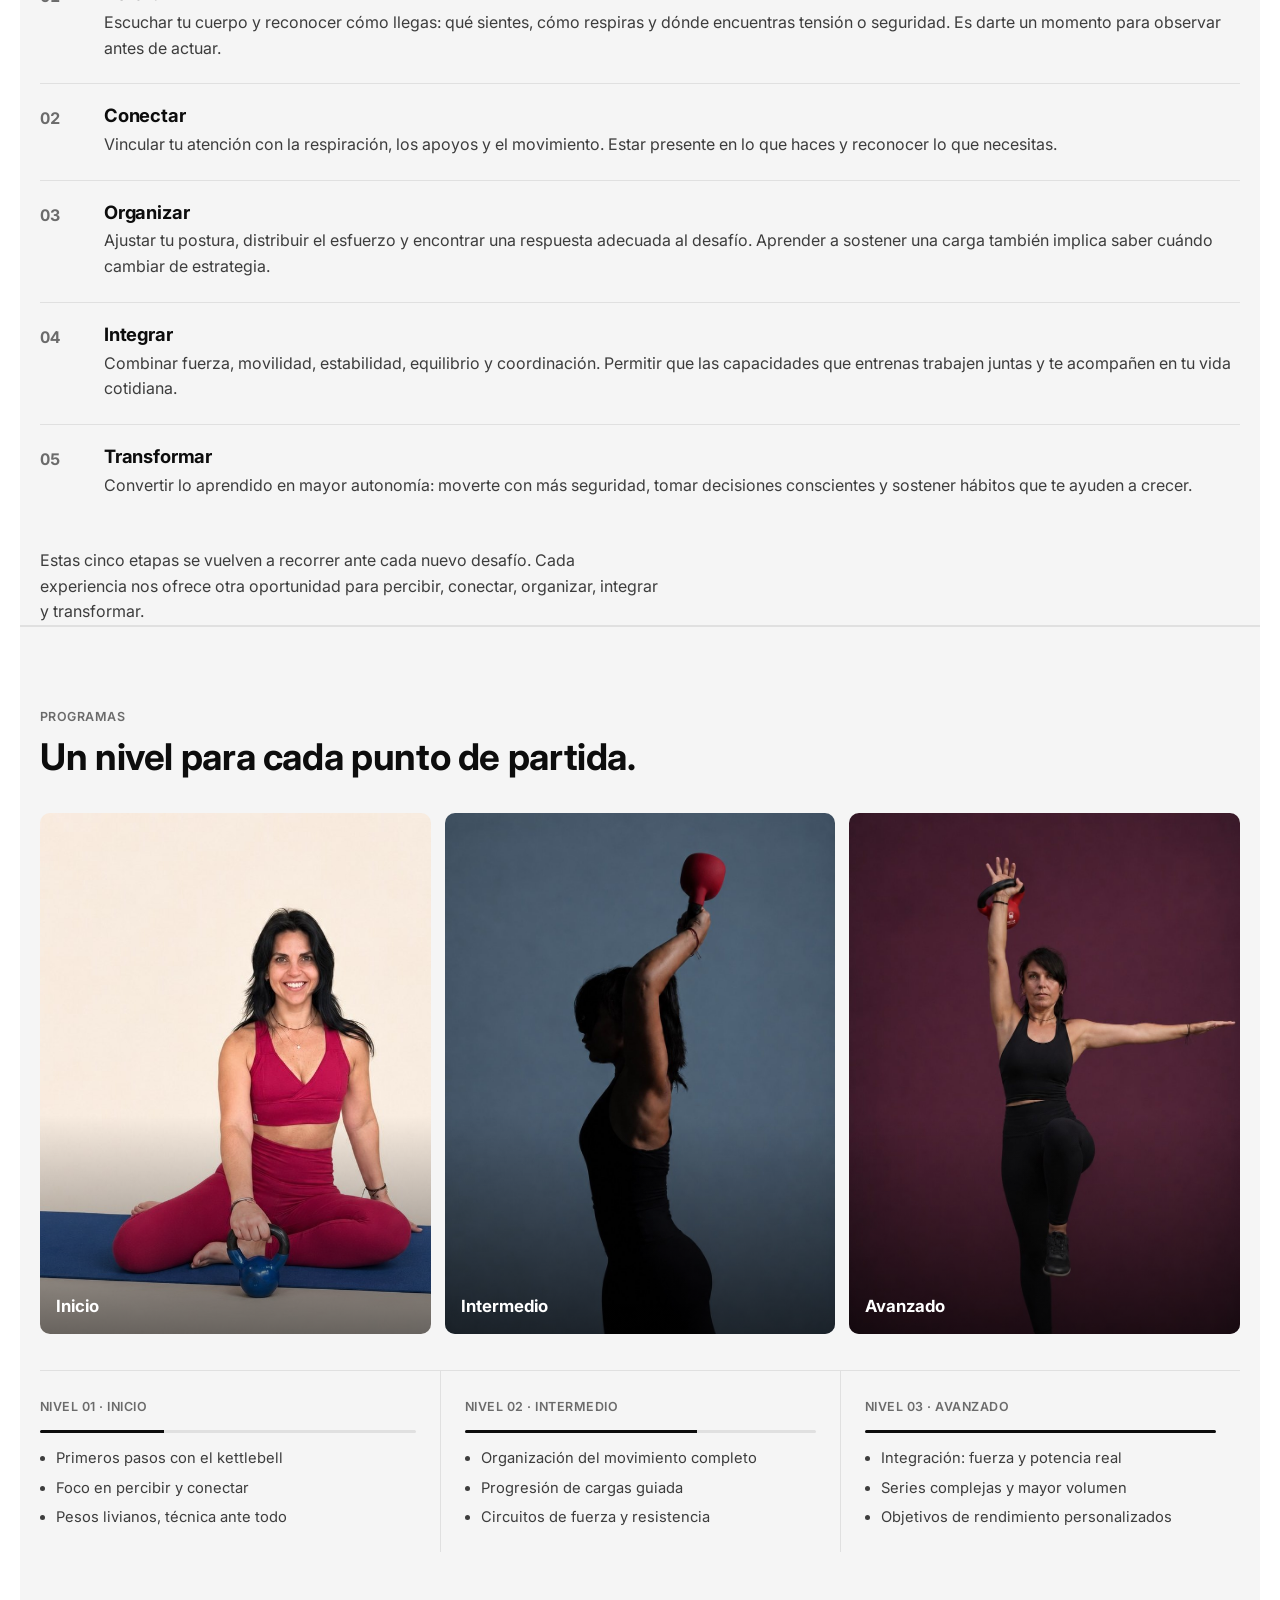
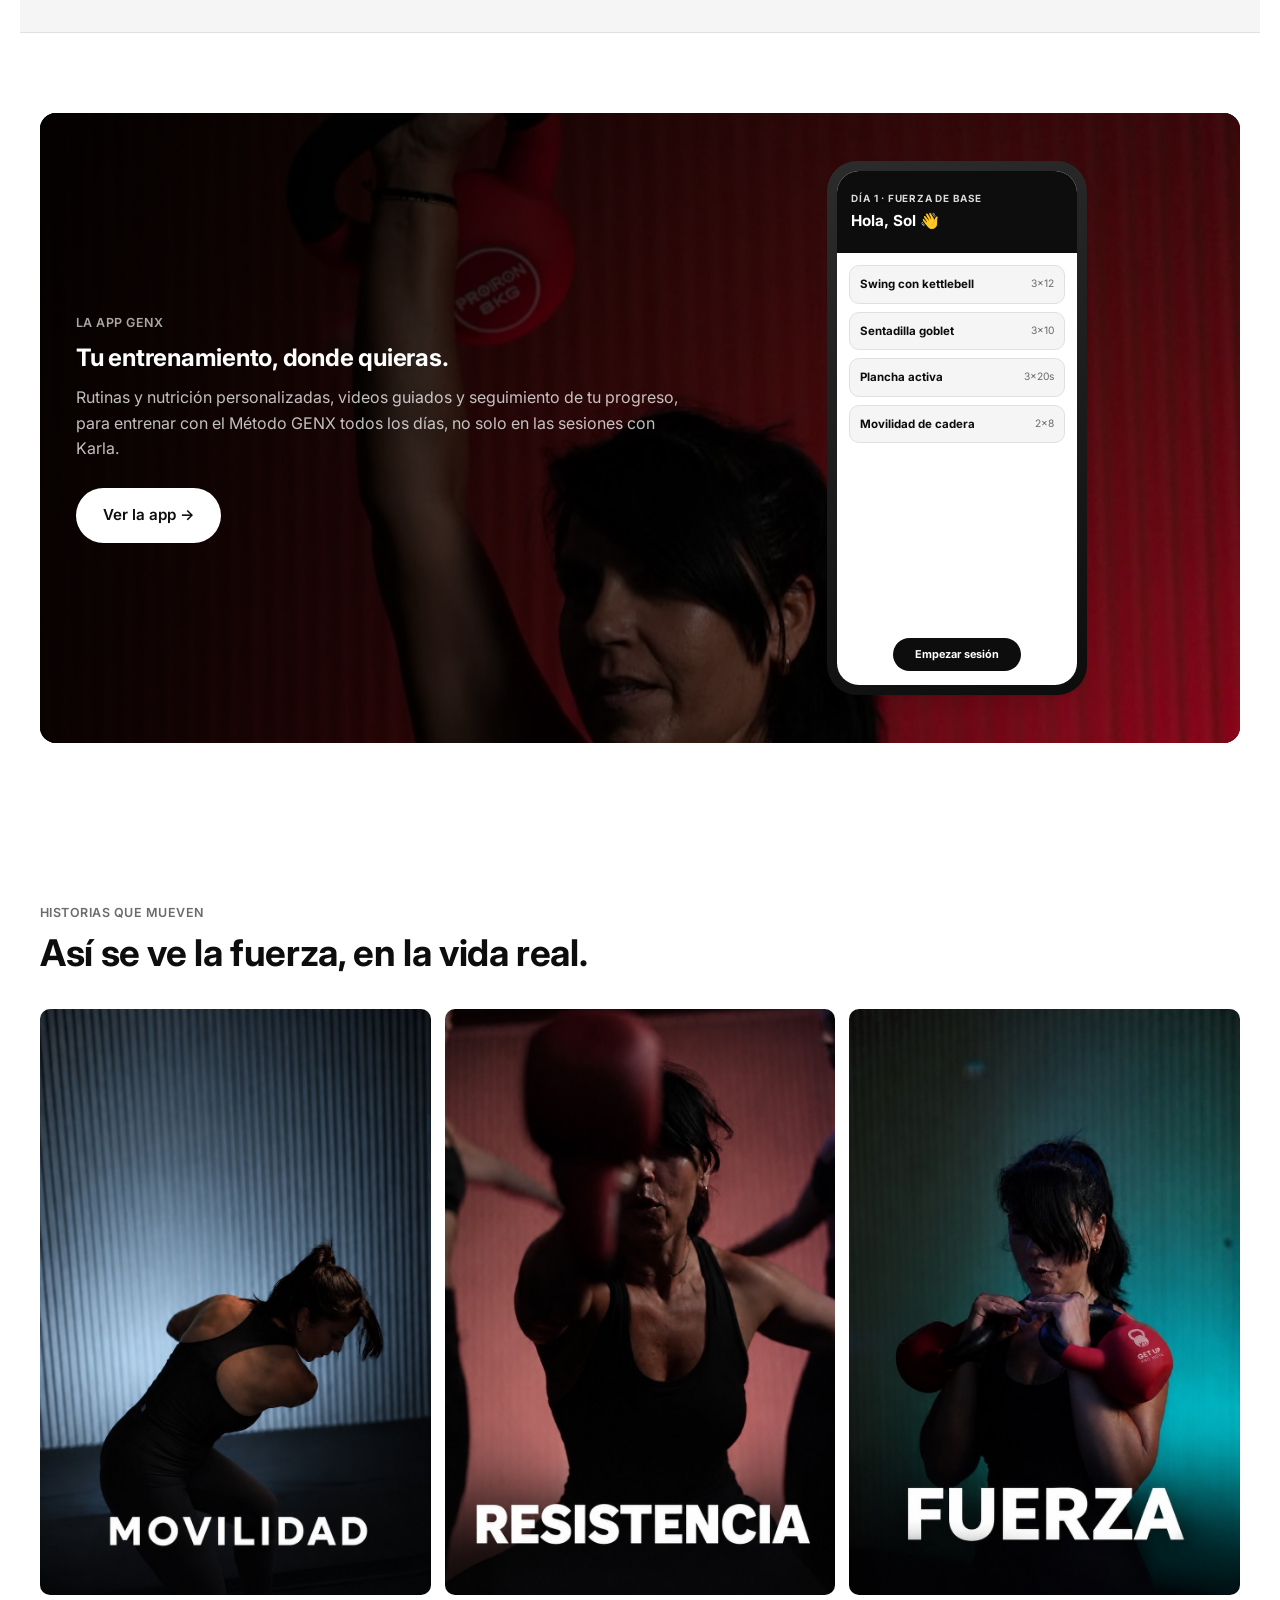
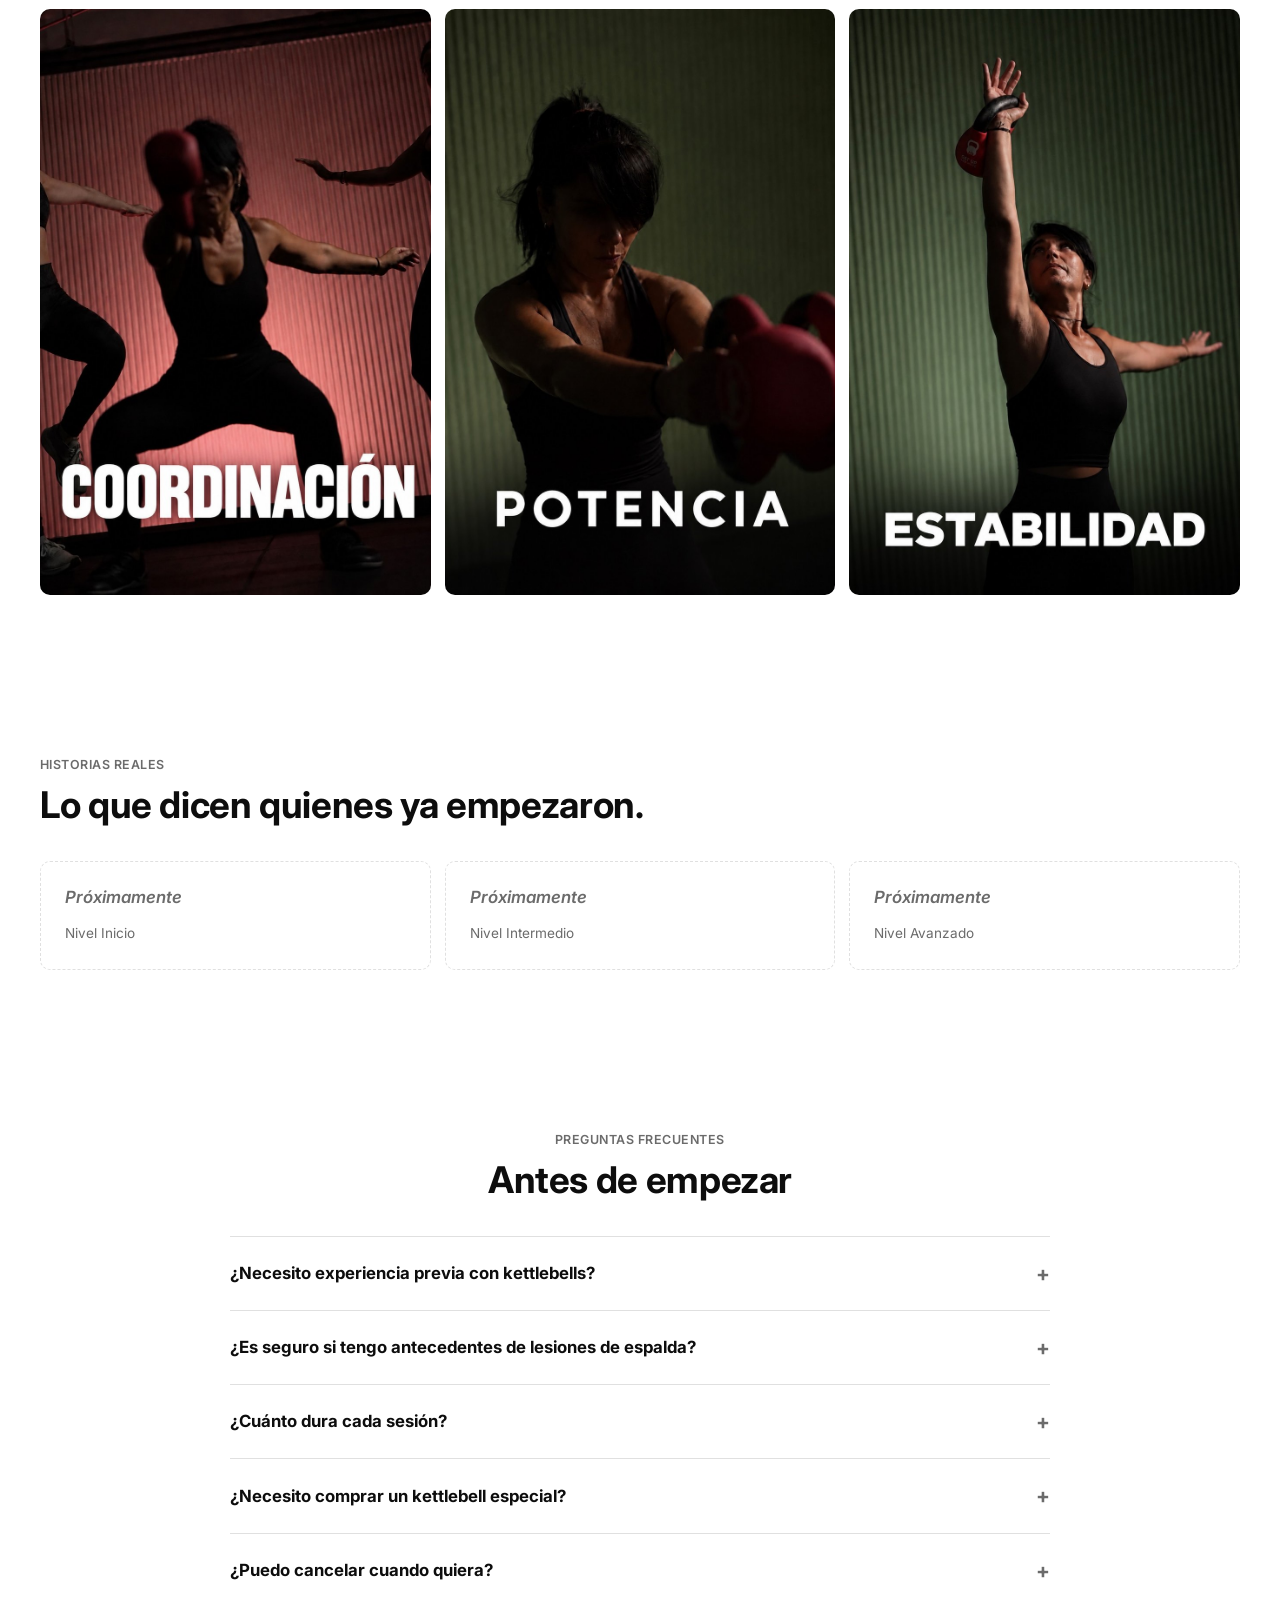
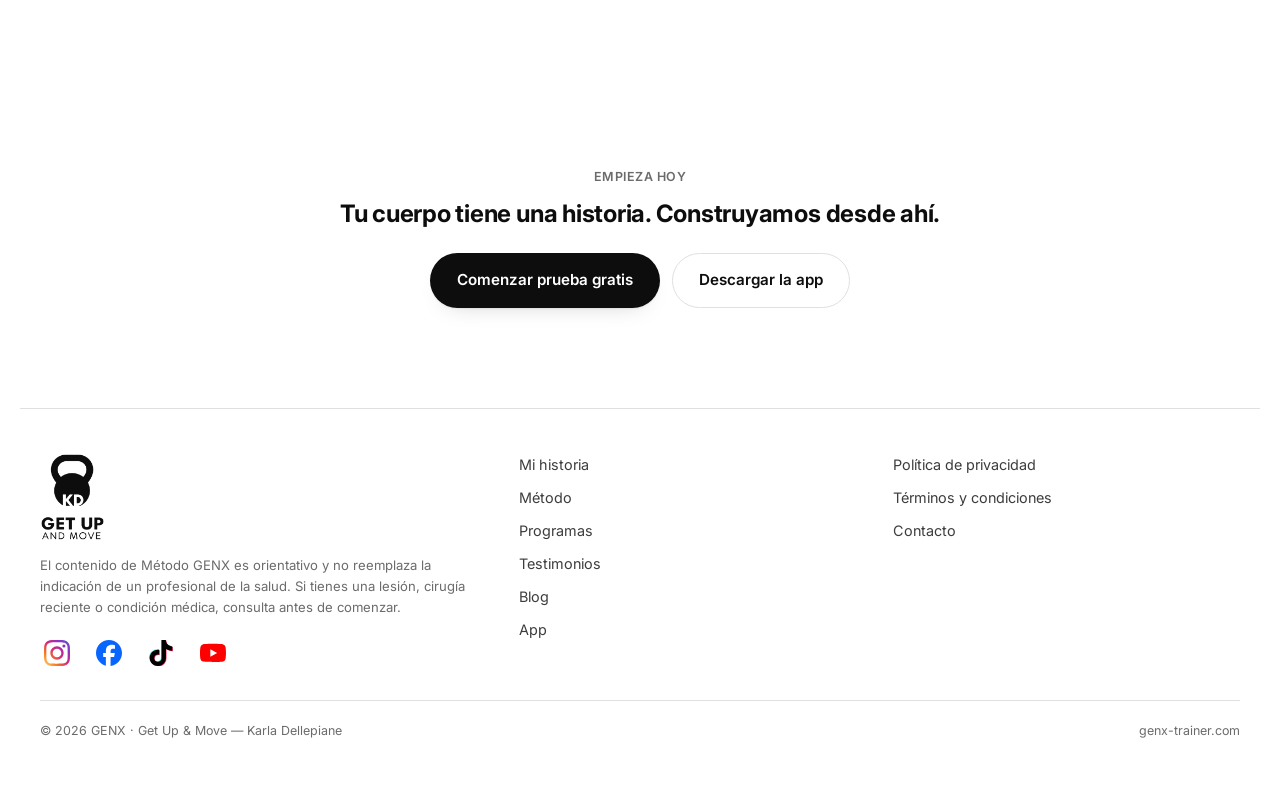
==== commit 09d63826: "Beneficios: textos de progresiones y sesiones reescritos con la informacion del FAQ Co-Authored-By: " ====
--- a/index.html
+++ b/index.html
@@ -105,8 +105,8 @@
       </div>
       <div class="benefits">
         <div class="benefit"><h4 data-i18n="benefit1.h">Entrenamientos seguros para la espalda y las articulaciones</h4><p data-i18n="benefit1.p">Cada progresión está diseñada considerando lesiones previas, cirugías y limitaciones reales. No es fitness genérico.</p></div>
-        <div class="benefit"><h4 data-i18n="benefit2.h">Progresiones para principiantes absolutas</h4><p data-i18n="benefit2.p">Nunca tocaste un kettlebell. Empiezas por el peso y el gesto correcto, sin apuro.</p></div>
-        <div class="benefit"><h4 data-i18n="benefit3.h">Sesiones de 20 a 30 minutos</h4><p data-i18n="benefit3.p">Entrenamientos cortos y efectivos que entran en cualquier día, incluso el más ocupado.</p></div>
+        <div class="benefit"><h4 data-i18n="benefit2.h">Progresiones para principiantes absolutas</h4><p data-i18n="benefit2.p">Si nunca has tocado un kettlebell, empiezas por la técnica y el peso adecuado para ti, sin apuro.</p></div>
+        <div class="benefit"><h4 data-i18n="benefit3.h">Sesiones de 20 a 30 minutos</h4><p data-i18n="benefit3.p">Sesiones cortas, pensadas para sostenerse en el tiempo sin ocupar toda tu agenda.</p></div>
         <div class="benefit"><h4 data-i18n="benefit4.h">Estabilidad y movilidad primero</h4><p data-i18n="benefit4.p">La intensidad llega después de que tu cuerpo esté listo para sostenerla.</p></div>
         <div class="benefit"><h4 data-i18n="benefit5.h">Seguimiento que se adapta a ti</h4><p data-i18n="benefit5.p">Tu plan se ajusta según cómo te sientes, no según una tabla genérica.</p></div>
         <div class="benefit"><h4 data-i18n="benefit6.h">Nutrición para acompañar, no para restringir</h4><p data-i18n="benefit6.p">Un enfoque realista, sin dietas extremas ni promesas mágicas.</p></div>
